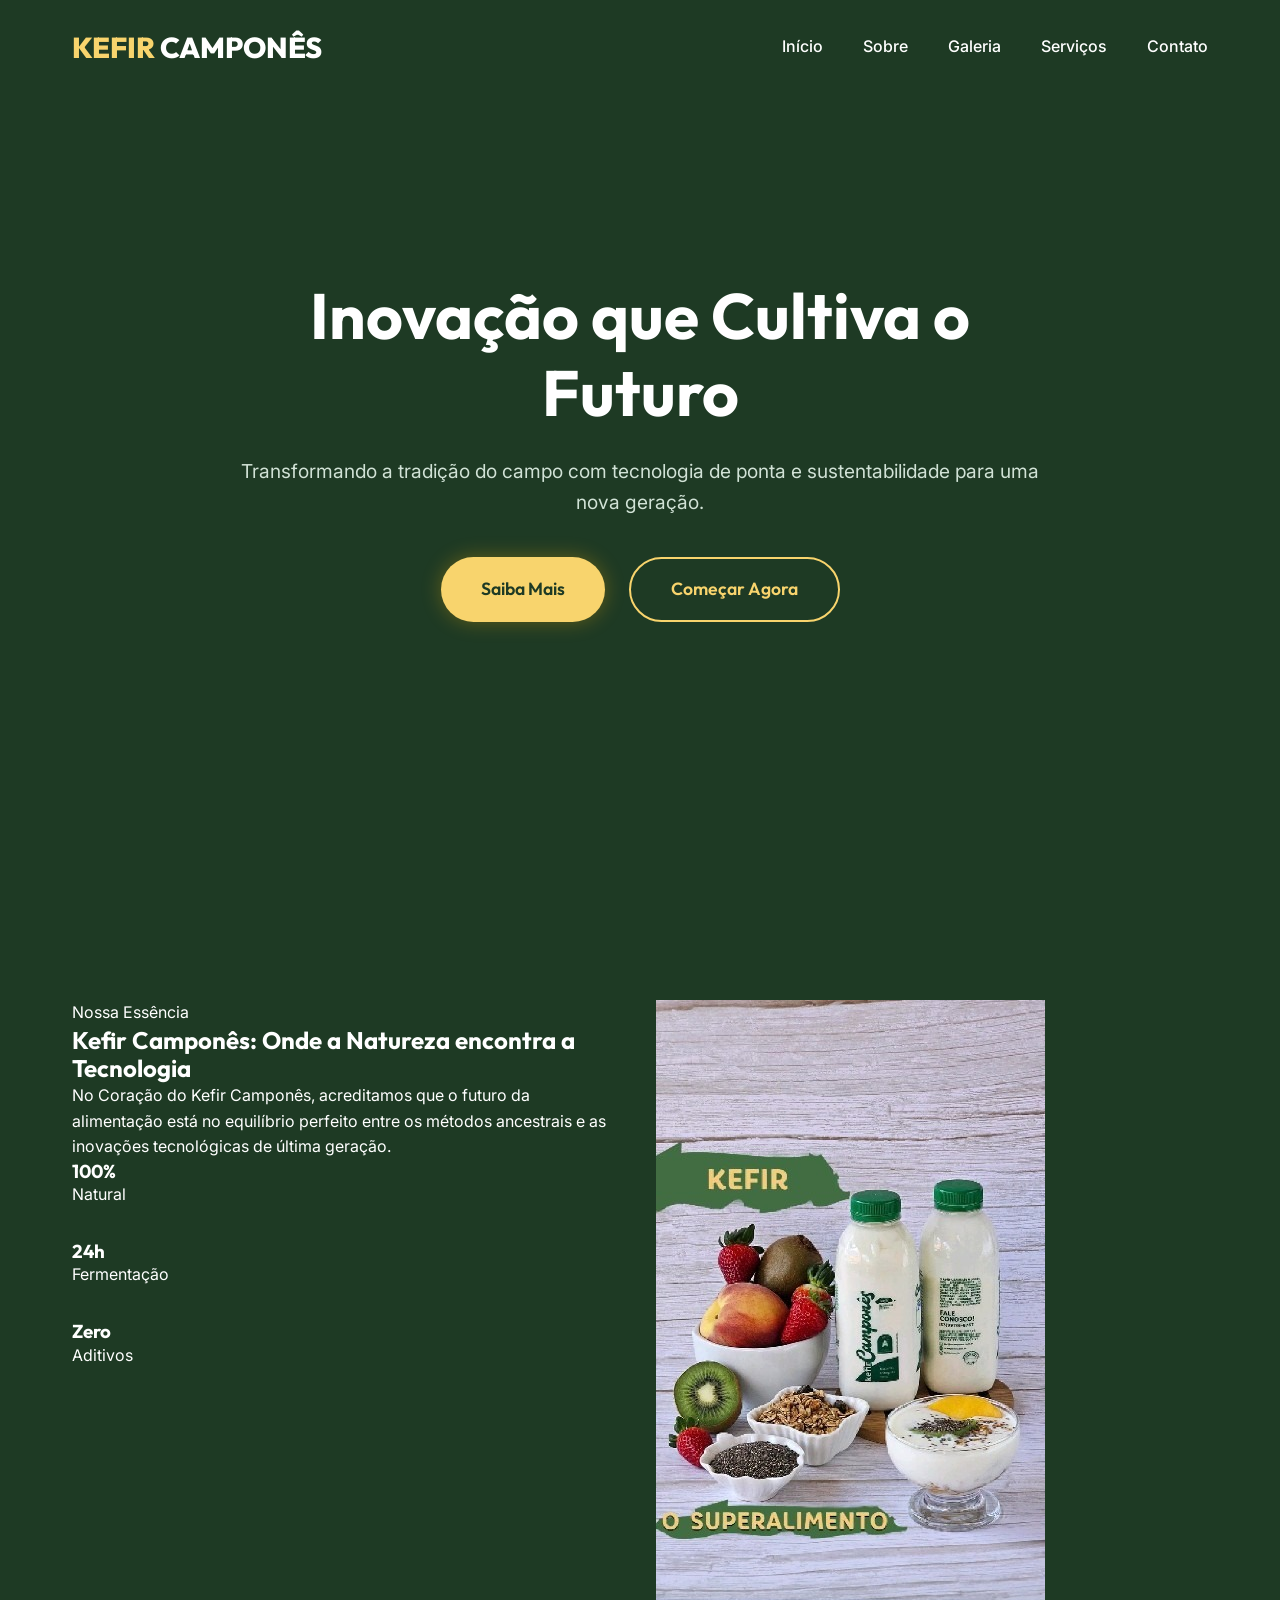
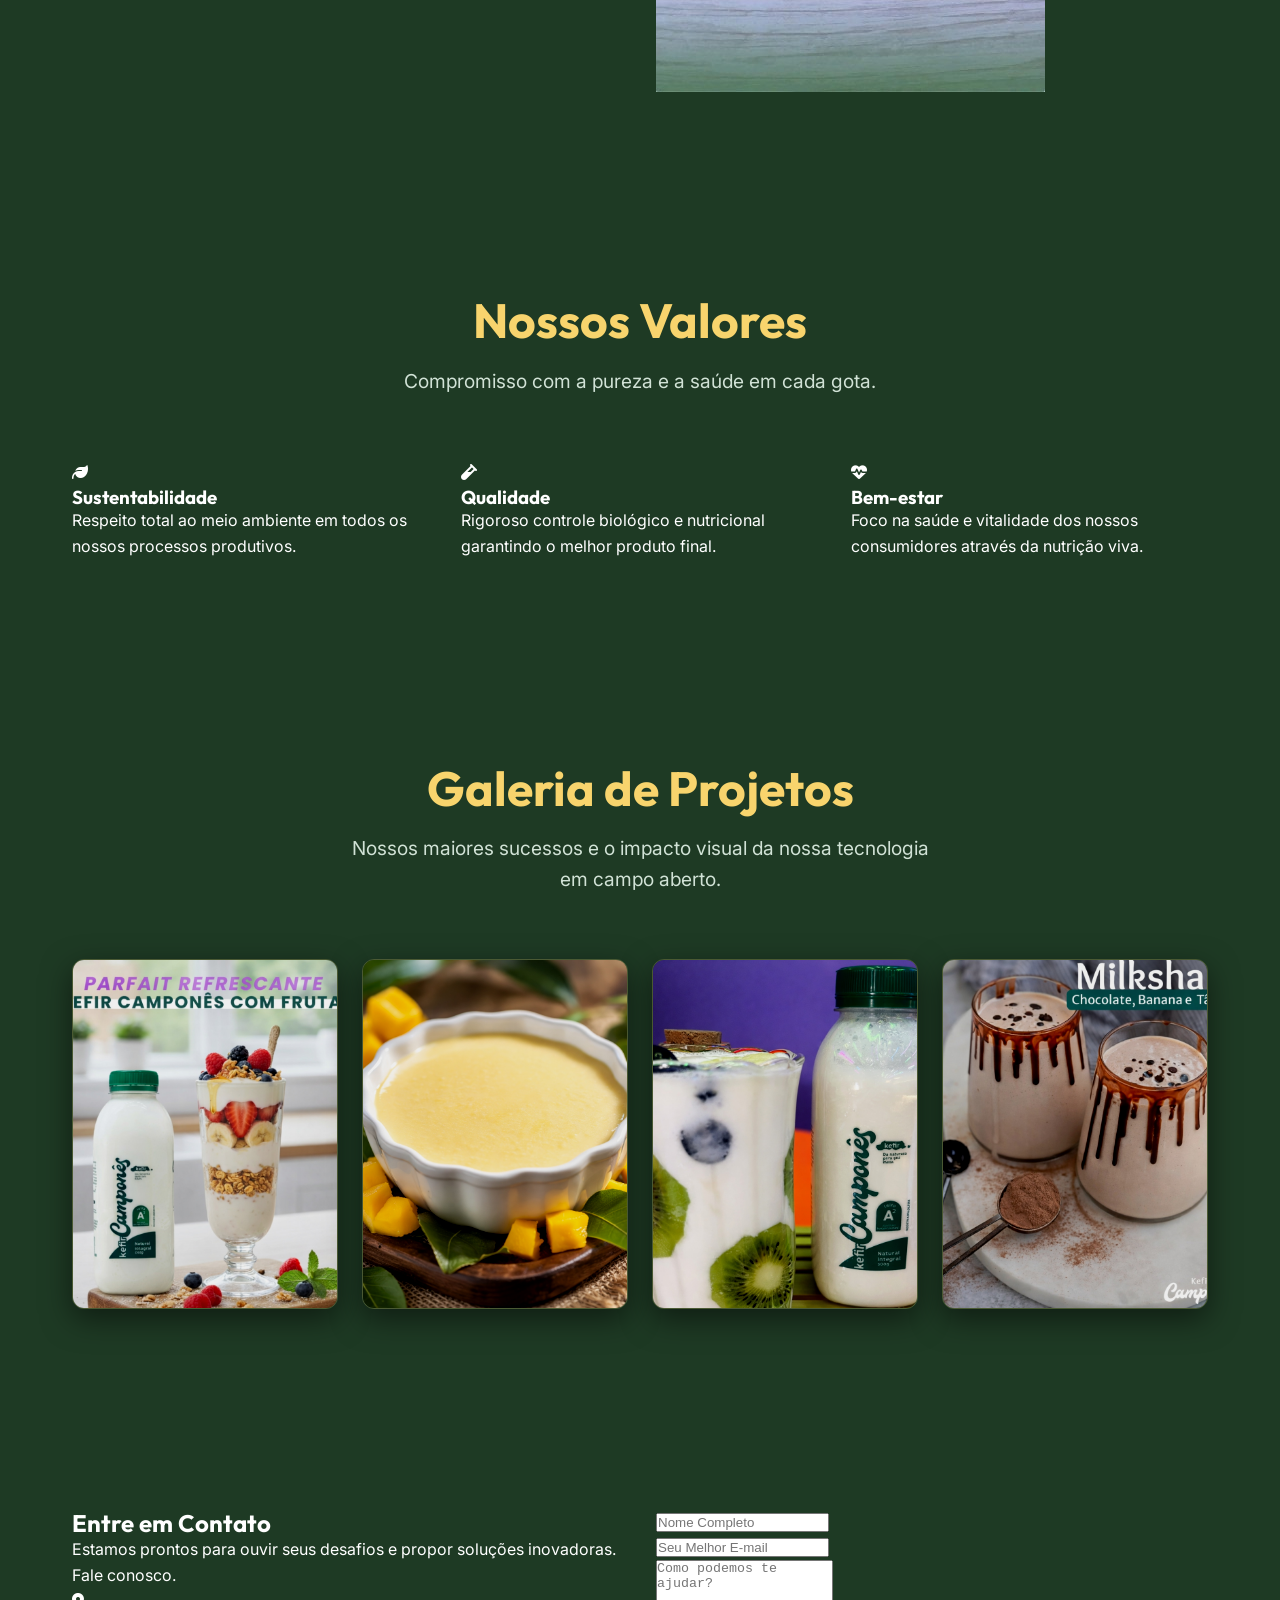
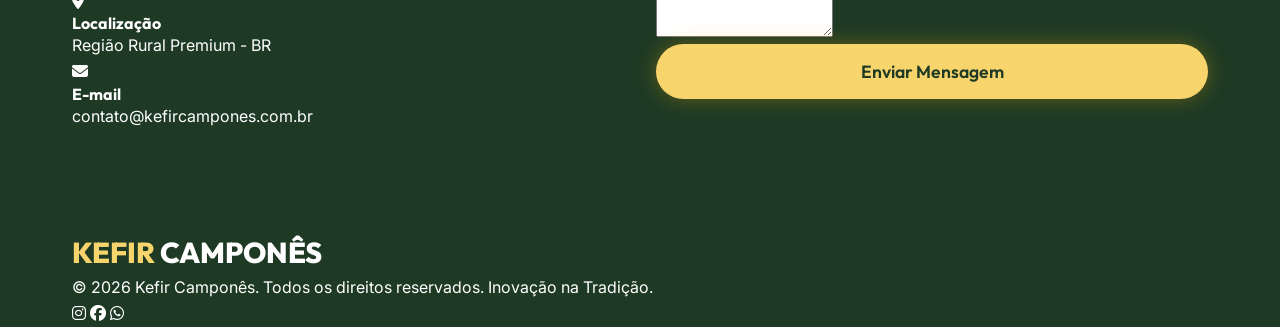
==== index.html @ 4aab6f51 "Update: Add Chocolate Milkshake photo and expand gallery to 4 columns" ====
﻿<!DOCTYPE html>
<html lang="pt-br">

<head>
    <meta charset="UTF-8">
    <meta name="viewport" content="width=device-width, initial-scale=1.0">
    <title>Kefir Camponês | Inovação e Tradição no Campo</title>

    <!-- SEO Meta Tags -->
    <meta name="description"
        content="Kefir Camponês - Unindo a tradição do campo com a inovação tecnológica. Descubra nossos produtos e serviços de alta qualidade.">
    <meta name="keywords"
        content="Kefir Camponês, agricultura moderna, tecnologia no campo, inovação rural, produtos orgânicos">
    <meta name="author" content="Kefir Camponês">

    <!-- Fonts -->
    <link rel="preconnect" href="https://fonts.googleapis.com">
    <link rel="preconnect" href="https://fonts.gstatic.com" crossorigin>
    <link href="https://fonts.googleapis.com/css2?family=Inter:wght@400;500;600&family=Outfit:wght@700;800&display=swap"
        rel="stylesheet">

    <!-- Icons -->
    <link rel="stylesheet" href="https://cdnjs.cloudflare.com/ajax/libs/font-awesome/6.4.0/css/all.min.css">

    <!-- Styles -->
    <link rel="stylesheet" href="styles.css">
</head>

<body>

    <!-- Header / Nav -->
    <header id="header">
        <div class="container nav-container">
            <a href="#" class="logo">KEFIR<span> CAMPONÊS</span></a>
            <nav>
                <ul class="nav-menu">
                    <li><a href="#home" class="nav-link">Início</a></li>
                    <li><a href="#about" class="nav-link">Sobre</a></li>
                    <li><a href="#gallery" class="nav-link">Galeria</a></li>
                    <li><a href="#services" class="nav-link">Serviços</a></li>
                    <li><a href="#contact" class="nav-link">Contato</a></li>
                </ul>
            </nav>
            <div class="menu-toggle">
                <i class="fas fa-bars"></i>
            </div>
        </div>
    </header>

    <!-- Hero Section -->
    <section id="home" class="hero-section">
        <video class="hero-video" autoplay muted loop playsinline>
            <source src="Keep_it_like_202602201109_fmtfi.mp4" type="video/mp4">
        </video>
        <div class="hero-overlay"></div>
        <div class="container">
            <div class="hero-content">
                <h1 class="reveal">Inovação que Cultiva o <span class="text-primary">Futuro</span></h1>
                <p class="reveal">Transformando a tradição do campo com tecnologia de ponta e sustentabilidade para uma
                    nova geração.</p>
                <div class="cta-group reveal">
                    <a href="#about" class="btn btn-primary">Saiba Mais</a>
                    <a href="#contact" class="btn btn-outline">Começar Agora</a>
                </div>
            </div>
        </div>
    </section>

    <!-- About Section -->
    <section id="about">
        <div class="container">
            <div class="grid grid-2 align-center">
                <div class="about-text reveal">
                    <span class="badge">Nossa Essência</span>
                    <h2>Kefir Camponês: <span class="text-primary">Onde a Natureza encontra a Tecnologia</span></h2>
                    <p>No Coração do Kefir Camponês, acreditamos que o futuro da alimentação está no equilíbrio perfeito
                        entre os métodos ancestrais e as inovações tecnológicas de última geração.</p>
                    <div class="stats grid grid-3">
                        <div class="stat-item">
                            <h3>100%</h3>
                            <p>Natural</p>
                        </div>
                        <div class="stat-item">
                            <h3>24h</h3>
                            <p>Fermentação</p>
                        </div>
                        <div class="stat-item">
                            <h3>Zero</h3>
                            <p>Aditivos</p>
                        </div>
                    </div>
                </div>
                <div class="about-image reveal">
                    <img src="kefir.jpg" alt="Campo e Tecnologia" class="rounded shadow-lg">
                </div>
            </div>
        </div>
    </section>


    <!-- Services Section -->
    <section id="services">
        <div class="container">
            <div class="section-header reveal">
                <h2>Nossos Valores</h2>
                <p>Compromisso com a pureza e a saúde em cada gota.</p>
            </div>
            <div class="grid grid-3">
                <div class="card reveal">
                    <i class="fas fa-leaf"></i>
                    <h3>Sustentabilidade</h3>
                    <p>Respeito total ao meio ambiente em todos os nossos processos produtivos.</p>
                </div>
                <div class="card reveal">
                    <i class="fas fa-vial"></i>
                    <h3>Qualidade</h3>
                    <p>Rigoroso controle biológico e nutricional garantindo o melhor produto final.</p>
                </div>
                <div class="card reveal">
                    <i class="fas fa-heartbeat"></i>
                    <h3>Bem-estar</h3>
                    <p>Foco na saúde e vitalidade dos nossos consumidores através da nutrição viva.</p>
                </div>
            </div>
        </div>
    </section>

    <!-- Gallery Section -->
    <section id="gallery" class="bg-surface">
        <div class="container">
            <div class="section-header reveal">
                <h2>Galeria de Projetos</h2>
                <p>Nossos maiores sucessos e o impacto visual da nossa tecnologia em campo aberto.</p>
            </div>
            <div class="gallery-grid reveal">
                <div class="gallery-item"><img src="kefir_parfait.jpg"
                        alt="Kefir Camponês - Parfait Refrescante com Frutas"></div>
                <div class="gallery-item"><img src="kefir_mango_bowl.jpg"
                        alt="Kefir Camponês - Bowl de Kefir com Manga Fresca"></div>
                <div class="gallery-item"><img src="kefir_kiwi.jpg"
                        alt="Kefir Camponês - Shake de Kefir com Kiwi e Mirtilos"></div>
                <div class="gallery-item"><img src="kefir_milkshake.jpg"
                        alt="Kefir Camponês - Milkshake de Chocolate, Banana e Tâmaras"></div>
            </div>
        </div>
    </section>

    <!-- Contact Section -->
    <section id="contact">
        <div class="container">
            <div class="contact-wrapper grid grid-2">
                <div class="contact-info reveal">
                    <h2>Entre em <span class="text-primary">Contato</span></h2>
                    <p>Estamos prontos para ouvir seus desafios e propor soluções inovadoras. Fale conosco.</p>
                    <div class="contact-details">
                        <div class="contact-item">
                            <i class="fas fa-map-marker-alt"></i>
                            <div>
                                <h4>Localização</h4>
                                <p>Região Rural Premium - BR</p>
                            </div>
                        </div>
                        <div class="contact-item">
                            <i class="fas fa-envelope"></i>
                            <div>
                                <h4>E-mail</h4>
                                <p>contato@kefircampones.com.br</p>
                            </div>
                        </div>
                    </div>
                </div>
                <form class="contact-form reveal">
                    <div class="form-group">
                        <input type="text" placeholder="Nome Completo" required>
                    </div>
                    <div class="form-group">
                        <input type="email" placeholder="Seu Melhor E-mail" required>
                    </div>
                    <div class="form-group">
                        <textarea placeholder="Como podemos te ajudar?" rows="5" required></textarea>
                    </div>
                    <button type="submit" class="btn btn-primary" style="width: 100%">Enviar Mensagem</button>
                </form>
            </div>
        </div>
    </section>

    <!-- Footer -->
    <footer>
        <div class="container">
            <div class="footer-content">
                <div class="footer-logo logo">KEFIR<span> CAMPONÊS</span></div>
                <p>&copy; 2026 Kefir Camponês. Todos os direitos reservados. Inovação na Tradição.</p>
                <div class="social-links">
                    <a href="#"><i class="fab fa-instagram"></i></a>
                    <a href="#"><i class="fab fa-facebook"></i></a>
                    <a href="#"><i class="fab fa-whatsapp"></i></a>
                </div>
            </div>
        </div>
    </footer>

    <!-- Global Scripts -->
    <script src="script.js"></script>
</body>

</html>
---- styles.css ----
:root {
    /* Color Palette - Vibrant Nature (Green & Yellow) */
    --primary: #f8d46d;
    /* Vibrant Yellow */
    --primary-dark: #e6c150;
    --secondary: #357245;
    /* Natural Green */
    --bg-deep: #1e3a24;
    /* Dark Green */
    --bg-surface: #2d5a3a;
    /* Muted Moss */
    --text-main: #ffffff;
    --text-muted: #d1e2d6;
    --accent: #ffcc00;
    /* Sunny Accent */

    /* Typography */
    --font-heading: 'Outfit', sans-serif;
    --font-body: 'Inter', sans-serif;

    /* Spacing & Borders */
    --gap: 2rem;
    --radius: 12px;
    --transition: all 0.3s cubic-bezier(0.4, 0, 0.2, 1);

    /* Shadows */
    --shadow-sm: 0 2px 8px rgba(0, 0, 0, 0.3);
    --shadow-lg: 0 10px 30px rgba(0, 0, 0, 0.5);
    --glow: 0 0 20px rgba(255, 180, 0, 0.3);
}

/* Base Reset & Styles */
* {
    margin: 0;
    padding: 0;
    box-sizing: border-box;
}

html {
    scroll-behavior: smooth;
    font-size: 16px;
}

body {
    font-family: var(--font-body);
    background-color: var(--bg-deep);
    color: var(--text-main);
    line-height: 1.6;
    overflow-x: hidden;
    -webkit-font-smoothing: antialiased;
}

h1,
h2,
h3,
h4 {
    font-family: var(--font-heading);
    font-weight: 700;
    line-height: 1.2;
}

a {
    text-decoration: none;
    color: inherit;
    transition: var(--transition);
}

ul {
    list-style: none;
}

img {
    max-width: 100%;
    display: block;
}

.container {
    max-width: 1200px;
    margin: 0 auto;
    padding: 0 2rem;
}

section {
    padding: 100px 0;
}

/* Animations Hub */
.reveal {
    opacity: 0;
    transform: translateY(30px);
    transition: all 0.8s ease-out;
}

.reveal.active {
    opacity: 1;
    transform: translateY(0);
}

/* Reusable Components */
.btn {
    display: inline-flex;
    align-items: center;
    justify-content: center;
    padding: 1rem 2.5rem;
    border-radius: 50px;
    font-family: var(--font-heading);
    font-weight: 600;
    font-size: 1.1rem;
    cursor: pointer;
    border: none;
    gap: 0.5rem;
}

.btn-primary {
    background: var(--primary);
    color: var(--bg-deep);
    box-shadow: var(--glow);
}

.btn-primary:hover {
    background: var(--primary-dark);
    transform: translateY(-3px) scale(1.02);
    box-shadow: 0 5px 25px rgba(255, 180, 0, 0.5);
}

.btn-outline {
    background: transparent;
    border: 2px solid var(--primary);
    color: var(--primary);
}

.btn-outline:hover {
    background: var(--primary);
    color: var(--bg-deep);
}

.section-header {
    text-align: center;
    margin-bottom: 4rem;
}

.section-header h2 {
    font-size: 3rem;
    margin-bottom: 1rem;
    color: var(--primary);
}

.section-header p {
    color: var(--text-muted);
    font-size: 1.2rem;
    max-width: 600px;
    margin: 0 auto;
}

/* Hero Section Styling */
.hero-section {
    position: relative;
    height: 100vh;
    min-height: 600px;
    display: flex;
    align-items: center;
    justify-content: center;
    overflow: hidden;
    padding: 0;
}

.hero-video {
    position: absolute;
    top: 50%;
    left: 50%;
    min-width: 100%;
    min-height: 100%;
    width: auto;
    height: auto;
    transform: translate(-50%, -50%);
    object-fit: cover;
    z-index: -1;
}

.hero-overlay {
    position: absolute;
    top: 0;
    left: 0;
    width: 100%;
    height: 100%;
    background: linear-gradient(to bottom,
            rgba(30, 58, 36, 0.7),
            rgba(30, 58, 36, 0.4));
    z-index: 0;
}

.hero-content {
    position: relative;
    z-index: 1;
    text-align: center;
    max-width: 800px;
    color: var(--text-main);
}

.hero-content h1 {
    font-size: clamp(2.5rem, 5vw, 4.5rem);
    margin-bottom: 1.5rem;
}

.hero-content p {
    font-size: 1.2rem;
    margin-bottom: 2.5rem;
    color: var(--text-muted);
}

.cta-group {
    display: flex;
    gap: 1.5rem;
    justify-content: center;
}

/* Grid Utilities */
.grid {
    display: grid;
    gap: var(--gap);
}

.grid-3 {
    grid-template-columns: repeat(auto-fit, minmax(300px, 1fr));
}

.grid-2 {
    grid-template-columns: repeat(auto-fit, minmax(450px, 1fr));
}

/* Navbar Styling */
header {
    position: fixed;
    top: 0;
    left: 0;
    width: 100%;
    z-index: 1000;
    padding: 1.5rem 0;
    transition: var(--transition);
}

header.scrolled {
    background: rgba(15, 23, 16, 0.95);
    backdrop-filter: blur(10px);
    padding: 1rem 0;
    box-shadow: var(--shadow-sm);
}

.nav-container {
    display: flex;
    justify-content: space-between;
    align-items: center;
}

.logo {
    font-family: var(--font-heading);
    font-size: 1.8rem;
    font-weight: 800;
    color: var(--primary);
}

.logo span {
    color: var(--text-main);
}

.nav-menu {
    display: flex;
    gap: 2.5rem;
}

.nav-link {
    font-weight: 500;
    color: var(--text-main);
    position: relative;
}

.nav-link::after {
    content: '';
    position: absolute;
    bottom: -5px;
    left: 0;
    width: 0;
    height: 2px;
    background: var(--primary);
    transition: var(--transition);
}

.nav-link:hover {
    color: var(--primary);
}

.nav-link:hover::after {
    width: 100%;
}

/* Mobile Menu Toggle (Simplified) */
.menu-toggle {
    display: none;
}

@media (max-width: 768px) {
    .nav-menu {
        display: none;
    }

    .menu-toggle {
        display: block;
        font-size: 1.5rem;
        color: var(--primary);
    }

    .section-header h2 {
        font-size: 2.2rem;
    }

    section {
        padding: 60px 0;
    }
}

/* Gallery Styling */
.gallery-grid {
    display: grid;
    grid-template-columns: repeat(4, 1fr);
    gap: 1.5rem;
}

.gallery-item {
    height: 350px;
    border-radius: var(--radius);
    overflow: hidden;
    position: relative;
    box-shadow: var(--shadow-lg);
    border: 1px solid rgba(248, 212, 109, 0.2);
}

.gallery-item img {
    width: 100%;
    height: 100%;
    object-fit: cover;
    transition: transform 0.6s cubic-bezier(0.165, 0.84, 0.44, 1),
        filter 0.4s ease;
    filter: brightness(0.9) contrast(1.1);
}

.gallery-item:hover img {
    transform: scale(1.08);
    filter: brightness(1.1) contrast(1.1);
}

/* Mobile Responsiveness for Gallery */
@media (max-width: 768px) {
    .gallery-grid {
        grid-template-columns: 1fr;
    }

    .gallery-item {
        height: 350px;
    }
}


/* Kefir Section Styles */
.nutritional-list {
    margin: 2rem 0;
}

.nutritional-list li {
    display: flex;
    align-items: center;
    gap: 1rem;
    margin-bottom: 1.2rem;
    font-size: 1.1rem;
    color: var(--text-main);
}

.nutritional-list i {
    color: var(--primary);
    font-size: 1.3rem;
}

.shadow-glow {
    box-shadow: 0 0 40px rgba(255, 180, 0, 0.2);
}

.kefir-image .image-wrapper {
    position: relative;
    border: 1px solid rgba(255, 180, 0, 0.3);
}

.img-overlay {
    position: absolute;
    bottom: 20px;
    right: 20px;
    background: var(--primary);
    color: var(--bg-deep);
    padding: 0.5rem 1.5rem;
    font-family: var(--font-heading);
    font-weight: 800;
    text-transform: uppercase;
    transform: rotate(-3deg);
    box-shadow: var(--shadow-sm);
    z-index: 2;
}
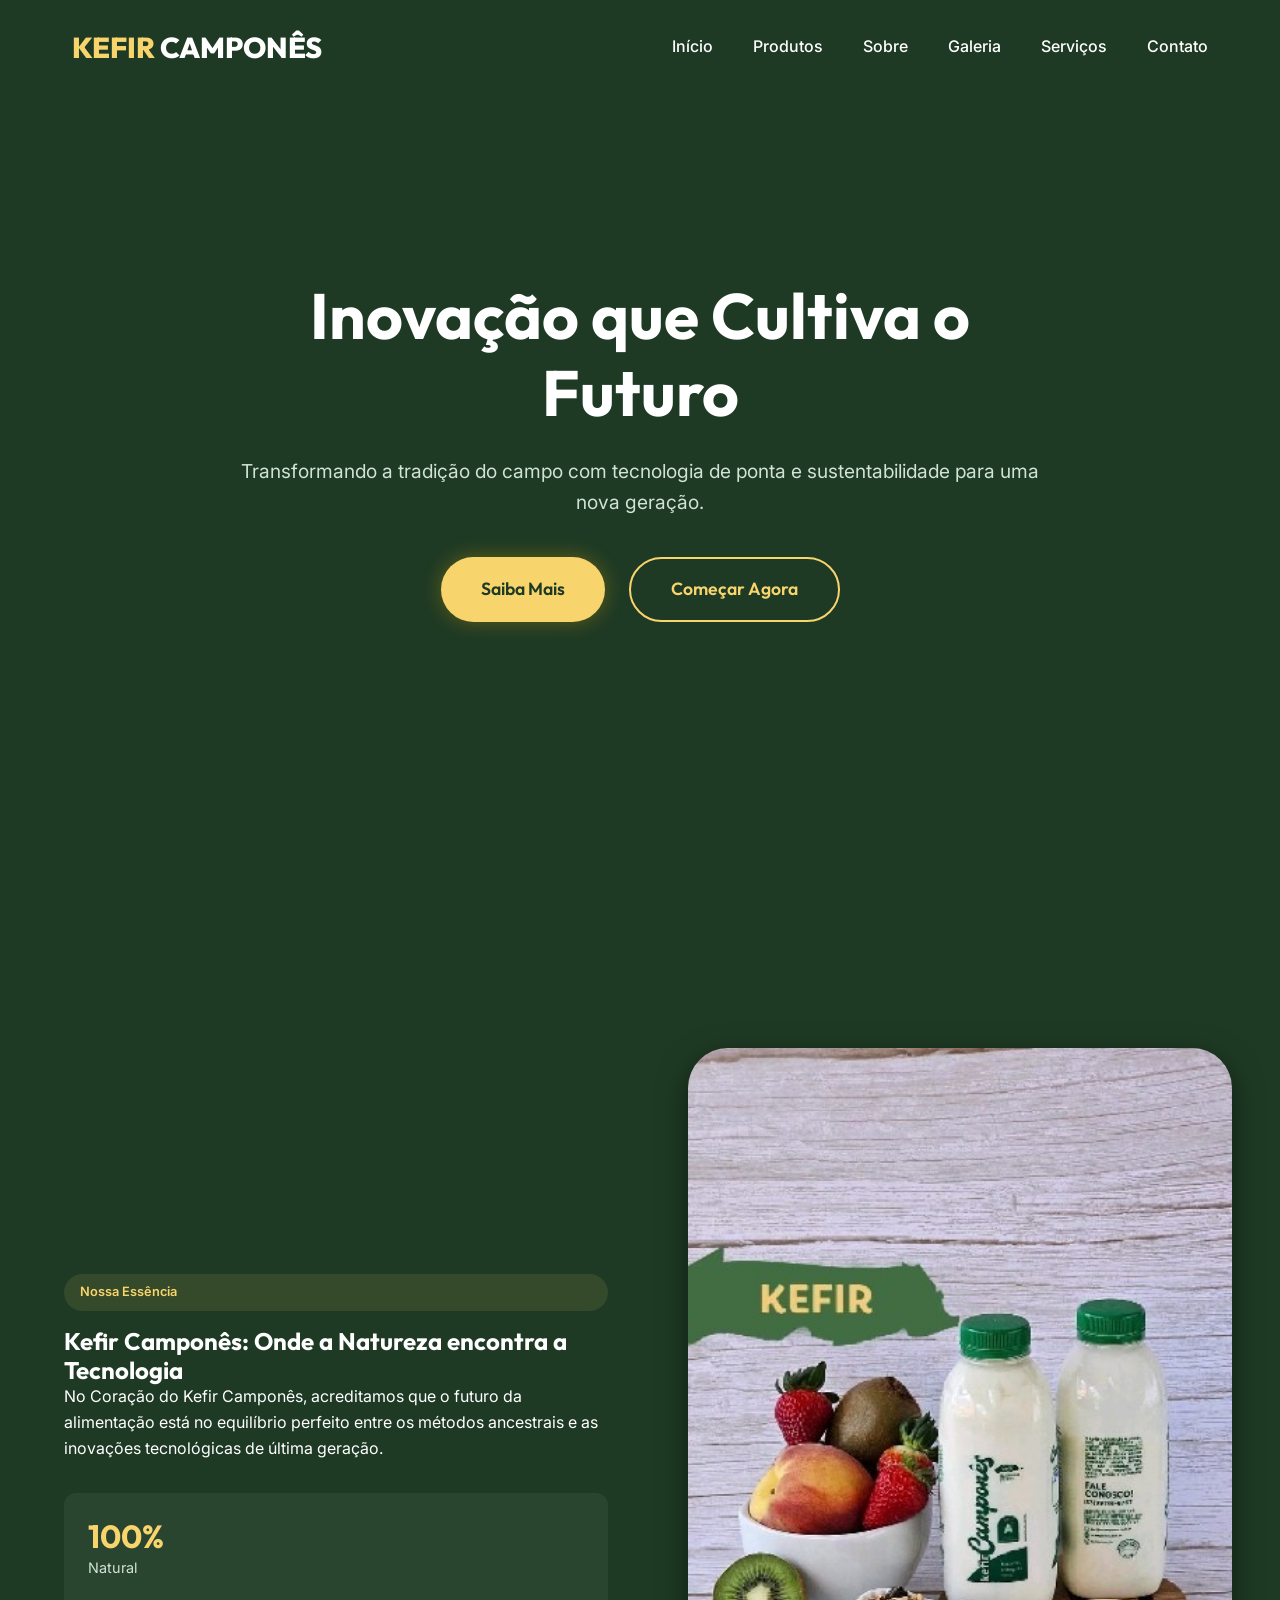
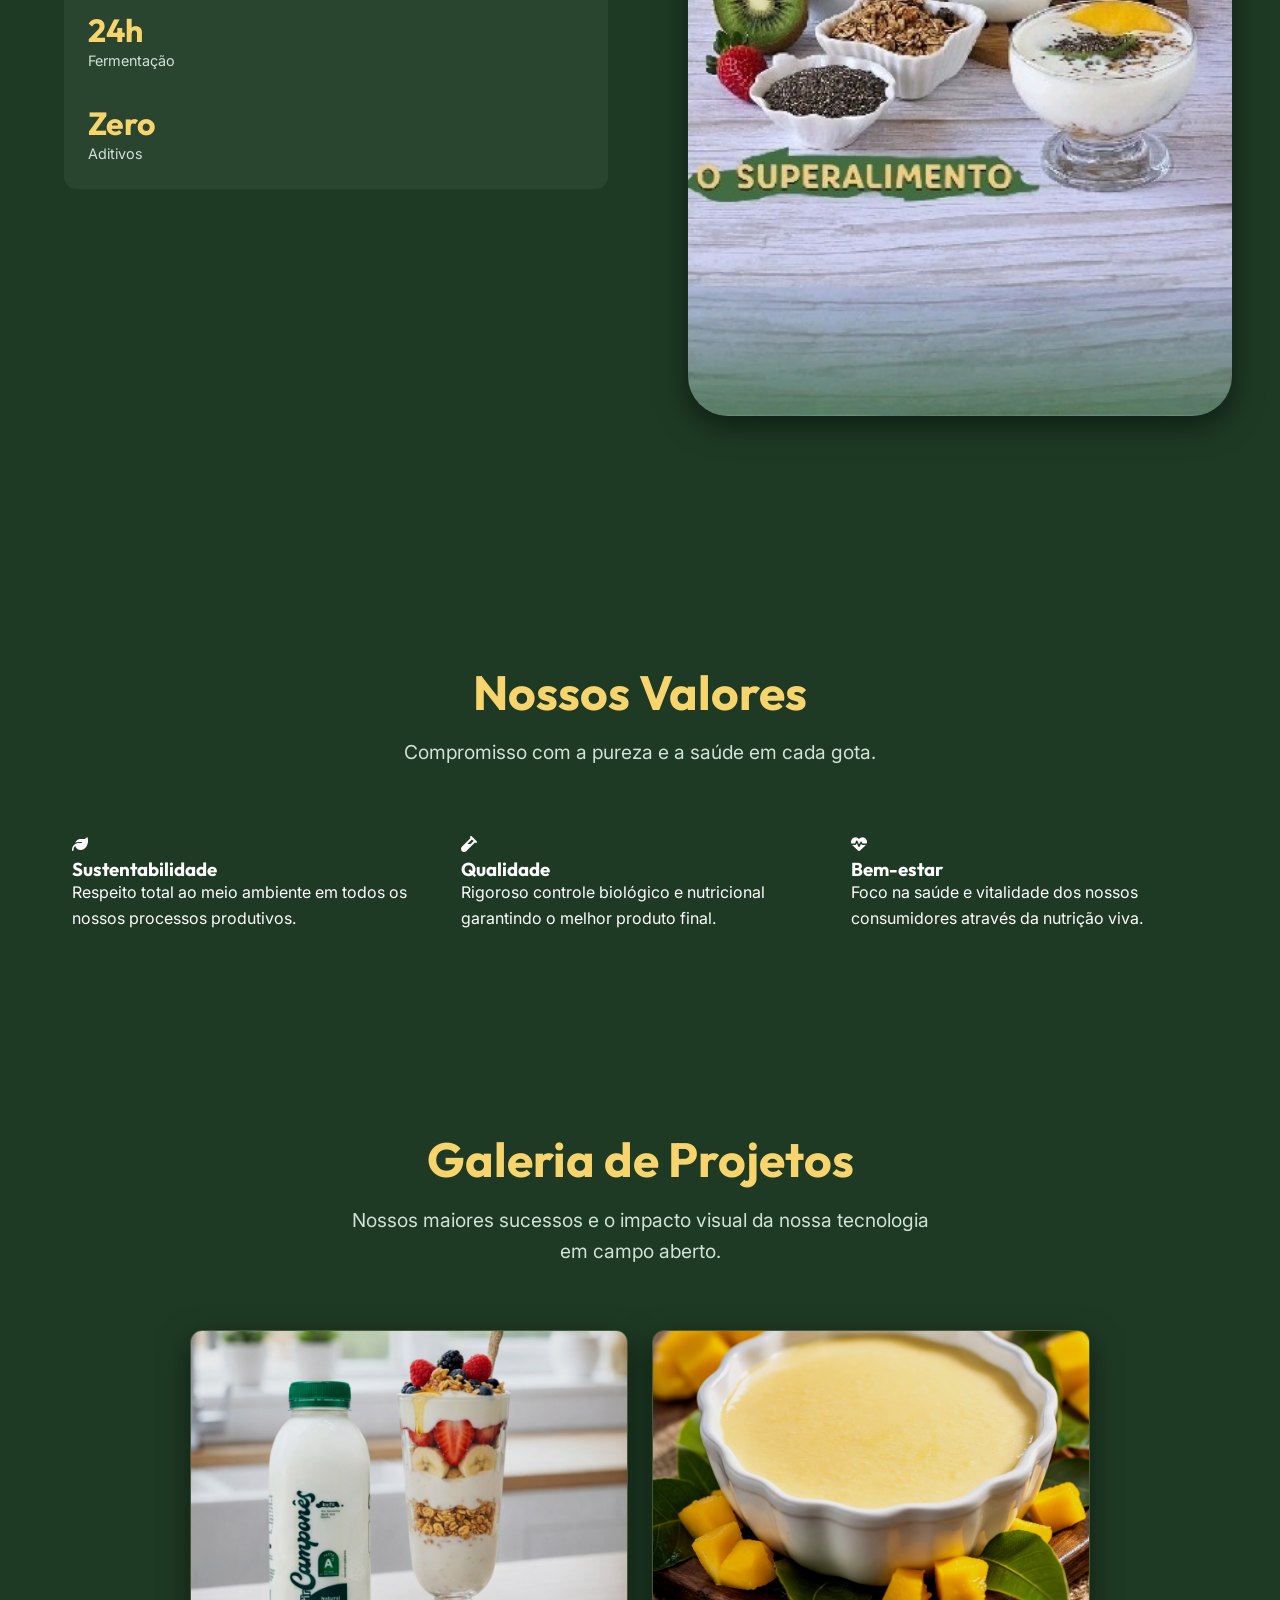
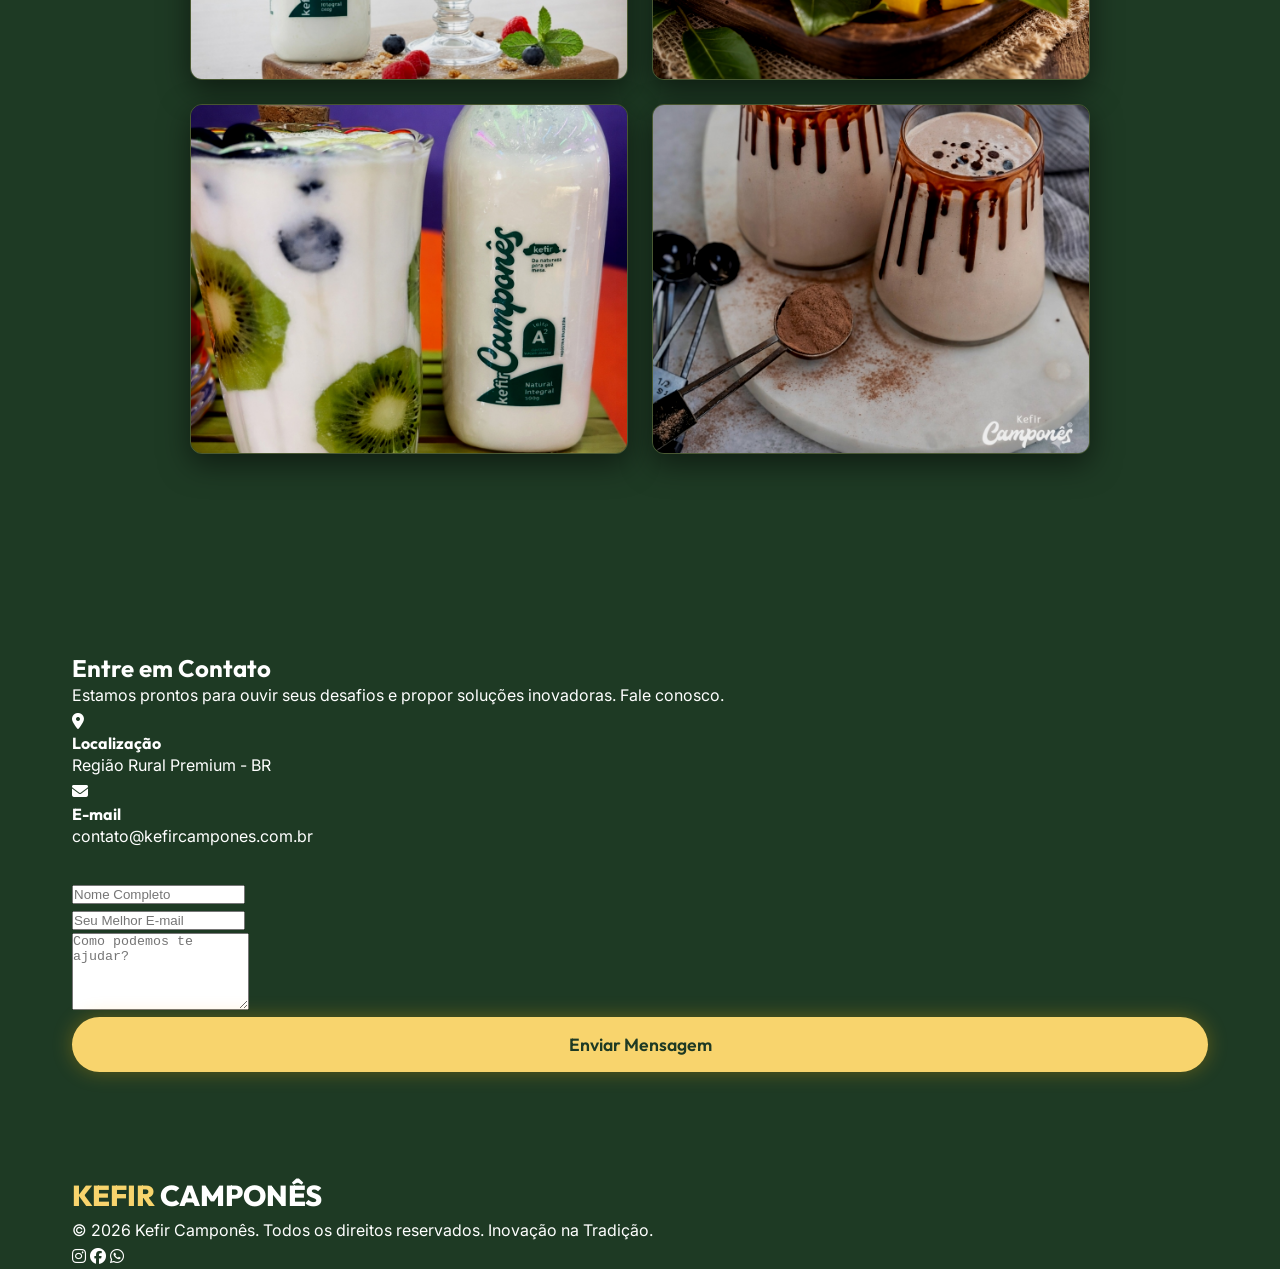
==== commit a37f02b0: "Feature: Create products and prices page with professional cards and WhatsApp integration" ====
--- a/index.html
+++ b/index.html
@@ -35,6 +35,7 @@
             <nav>
                 <ul class="nav-menu">
                     <li><a href="#home" class="nav-link">Início</a></li>
+                    <li><a href="products.html" class="nav-link">Produtos</a></li>
                     <li><a href="#about" class="nav-link">Sobre</a></li>
                     <li><a href="#gallery" class="nav-link">Galeria</a></li>
                     <li><a href="#services" class="nav-link">Serviços</a></li>
--- a/styles.css
+++ b/styles.css
@@ -224,8 +224,79 @@
     grid-template-columns: repeat(auto-fit, minmax(300px, 1fr));
 }
 
-.grid-2 {
-    grid-template-columns: repeat(auto-fit, minmax(450px, 1fr));
+/* About Section Full Edge-to-Edge (Left & Right) */
+#about .container {
+    max-width: 100%;
+    padding: 0;
+    margin: 0;
+}
+
+#about .grid-2 {
+    gap: 0;
+    grid-template-columns: 1fr 1fr;
+}
+
+#about .about-text {
+    padding: 4rem 2rem 4rem 4rem;
+    /* Balanced padding, but closer to the edge */
+    display: flex;
+    flex-direction: column;
+    justify-content: center;
+}
+
+.about-image {
+    width: 100%;
+    height: 100%;
+    padding: 3rem;
+    /* Increased padding to shrink the visual size of the image */
+}
+
+.about-image img {
+    width: 100%;
+    height: 100%;
+    min-height: 400px;
+    /* Reduced from 500px */
+    object-fit: cover;
+    border-radius: 40px;
+    /* Beautifully rounded corners */
+    box-shadow: var(--shadow-lg);
+}
+
+.stats {
+    margin-top: 2rem;
+    padding: 1.5rem;
+    background: rgba(255, 255, 255, 0.05);
+    border-radius: var(--radius);
+}
+
+.stat-item h3 {
+    font-size: 2rem;
+    color: var(--primary);
+}
+
+.stat-item p {
+    font-size: 0.9rem;
+    color: var(--text-muted);
+}
+
+.badge {
+    display: inline-block;
+    padding: 0.5rem 1rem;
+    background: rgba(248, 212, 109, 0.1);
+    color: var(--primary);
+    border-radius: 50px;
+    font-size: 0.8rem;
+    font-weight: 600;
+    margin-bottom: 1rem;
+}
+
+/* Utilities */
+.rounded {
+    border-radius: var(--radius);
+}
+
+.align-center {
+    align-items: center;
 }
 
 /* Navbar Styling */
@@ -321,7 +392,9 @@
 /* Gallery Styling */
 .gallery-grid {
     display: grid;
-    grid-template-columns: repeat(4, 1fr);
+    grid-template-columns: repeat(2, 1fr);
+    max-width: 900px;
+    margin: 0 auto;
     gap: 1.5rem;
 }
 
@@ -338,6 +411,7 @@
     width: 100%;
     height: 100%;
     object-fit: cover;
+    object-position: center bottom;
     transition: transform 0.6s cubic-bezier(0.165, 0.84, 0.44, 1),
         filter 0.4s ease;
     filter: brightness(0.9) contrast(1.1);
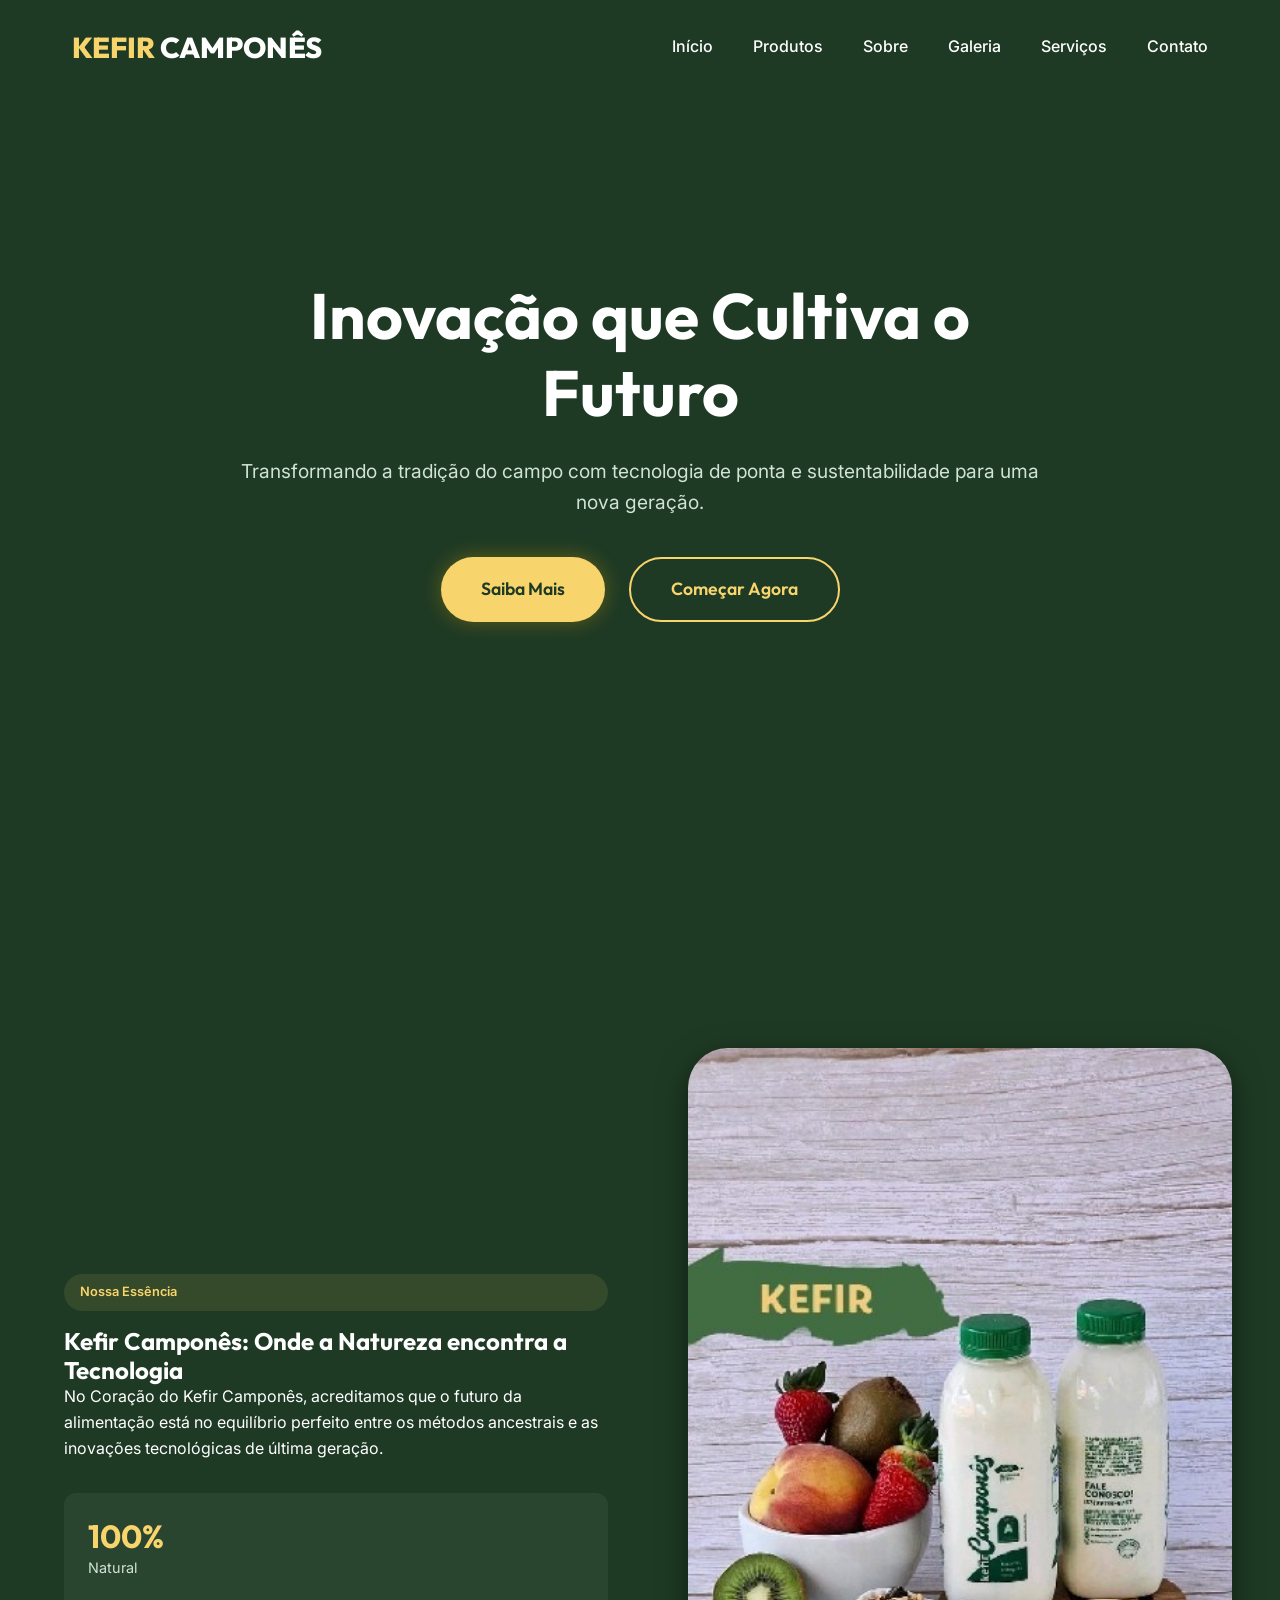
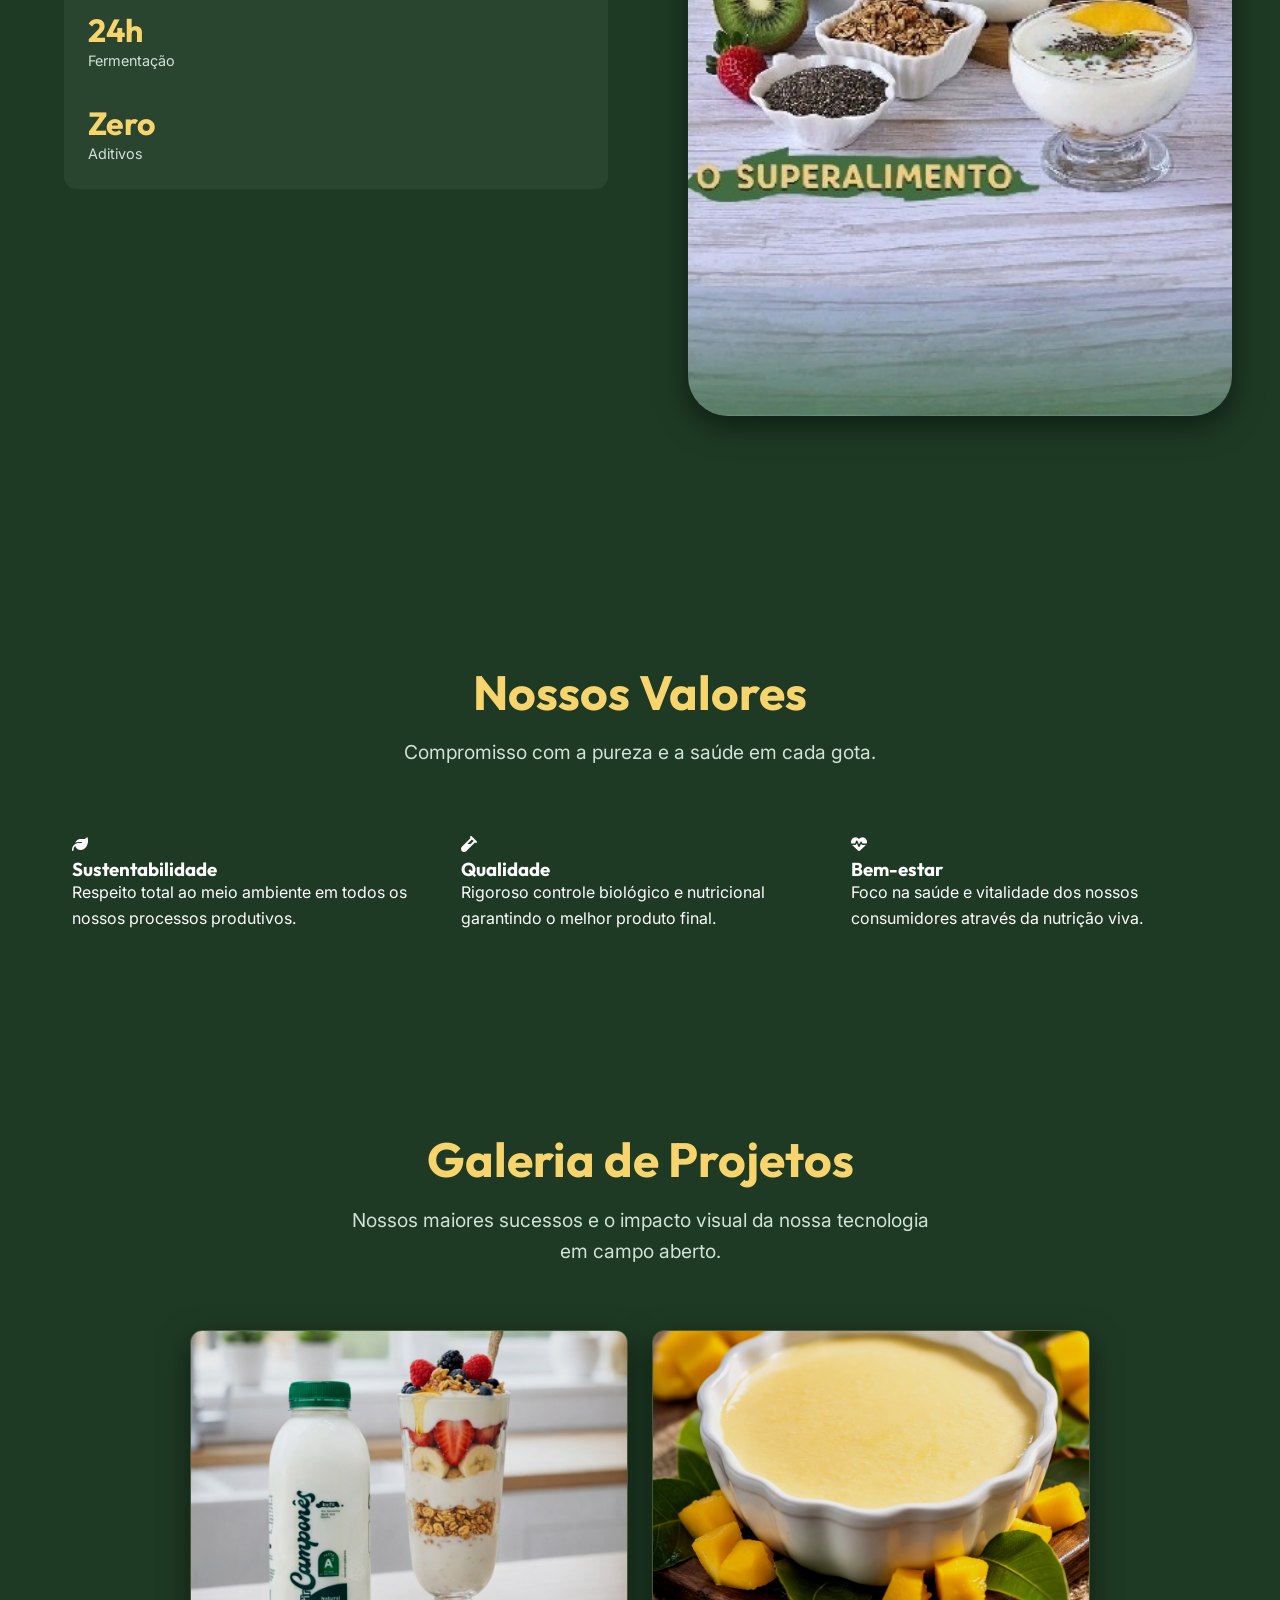
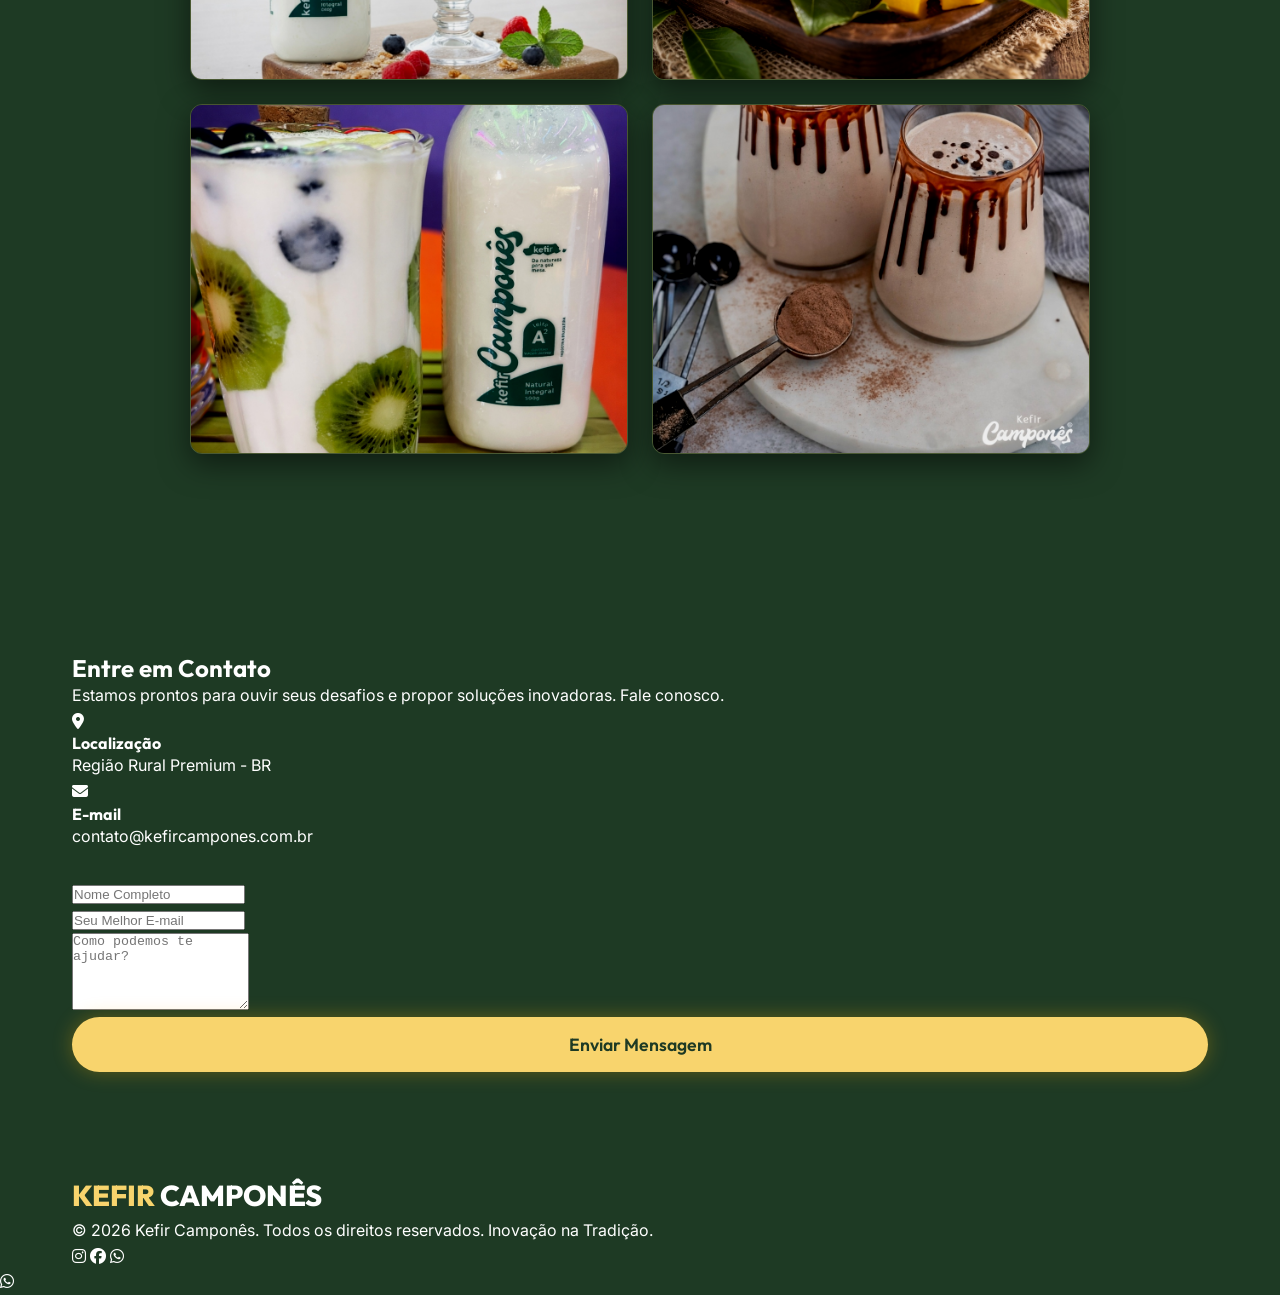
==== commit 8051a8ba: "Feature: Add functional floating WhatsApp button to all pages" ====
--- a/index.html
+++ b/index.html
@@ -202,6 +202,10 @@
     </footer>
 
     <!-- Global Scripts -->
+    <a href="https://wa.me/5511999999999" class="whatsapp-float" target="_blank" aria-label="Contato via WhatsApp">
+        <i class="fab fa-whatsapp"></i>
+    </a>
+
     <script src="script.js"></script>
 </body>
 
--- a/styles.css
+++ b/styles.css
@@ -474,5 +474,151 @@
     text-transform: uppercase;
     transform: rotate(-3deg);
     box-shadow: var(--shadow-sm);
-    z-index: 2;
-}+
+    /* WhatsApp Floating Button */
+    .whatsapp-float {
+        position: fixed;
+        bottom: 30px;
+        right: 30px;
+        width: 60px;
+        height: 60px;
+        background-color: #25d366;
+        color: #fff;
+        border-radius: 50px;
+        text-align: center;
+        font-size: 30px;
+        box-shadow: 2px 2px 10px rgba(0, 0, 0, 0.3);
+        z-index: 10000;
+        display: flex;
+        align-items: center;
+        justify-content: center;
+        transition: var(--transition);
+        animation: pulse-whatsapp 2s infinite;
+    }
+
+    .whatsapp-float:hover {
+        transform: scale(1.1);
+        color: #fff;
+        background-color: #128c7e;
+        box-shadow: 0 5px 20px rgba(0, 0, 0, 0.4);
+    }
+
+    @keyframes pulse-whatsapp {
+        0% {
+            box-shadow: 0 0 0 0 rgba(37, 211, 102, 0.7);
+        }
+
+        70% {
+            box-shadow: 0 0 0 15px rgba(37, 211, 102, 0);
+        }
+
+        100% {
+            box-shadow: 0 0 0 0 rgba(37, 211, 102, 0);
+        }
+    }
+
+    /* Mobile Adjustments for Float */
+    @media (max-width: 768px) {
+        .whatsapp-float {
+            bottom: 20px;
+            right: 20px;
+            width: 50px;
+            height: 50px;
+            font-size: 25px;
+        }
+    }
+
+
+    /* Products Page Styling */
+    .products-hero {
+        padding-top: 150px;
+        background: linear-gradient(180deg, var(--bg-deep) 0%, var(--bg-surface) 100%);
+    }
+
+    .products-grid {
+        display: grid;
+        grid-template-columns: repeat(auto-fit, minmax(280px, 1fr));
+        gap: 2.5rem;
+        margin-top: 4rem;
+    }
+
+    .product-card {
+        background: rgba(255, 255, 255, 0.03);
+        border: 1px solid rgba(248, 212, 109, 0.1);
+        border-radius: 24px;
+        overflow: hidden;
+        transition: var(--transition);
+        position: relative;
+        display: flex;
+        flex-direction: column;
+    }
+
+    .product-card:hover {
+        transform: translateY(-10px);
+        background: rgba(255, 255, 255, 0.05);
+        border-color: var(--primary);
+        box-shadow: var(--shadow-lg);
+    }
+
+    .product-image {
+        height: 250px;
+        overflow: hidden;
+    }
+
+    .product-image img {
+        width: 100%;
+        height: 100%;
+        object-fit: cover;
+        transition: transform 0.6s ease;
+    }
+
+    .product-card:hover .product-image img {
+        transform: scale(1.1);
+    }
+
+    .product-info {
+        padding: 2rem;
+        flex-grow: 1;
+        display: flex;
+        flex-direction: column;
+    }
+
+    .product-info h3 {
+        font-size: 1.5rem;
+        margin-bottom: 0.8rem;
+        color: var(--text-main);
+    }
+
+    .product-info p {
+        color: var(--text-muted);
+        font-size: 0.95rem;
+        margin-bottom: 2rem;
+        line-height: 1.5;
+    }
+
+    .product-footer {
+        display: flex;
+        justify-content: space-between;
+        align-items: center;
+        margin-top: auto;
+    }
+
+    .price {
+        font-family: var(--font-heading);
+        font-weight: 800;
+        font-size: 1.4rem;
+        color: var(--primary);
+    }
+
+    .btn-sm {
+        padding: 0.6rem 1.2rem;
+        font-size: 0.9rem;
+    }
+
+    .nav-link.active {
+        color: var(--primary);
+    }
+
+    .nav-link.active::after {
+        width: 100%;
+    }
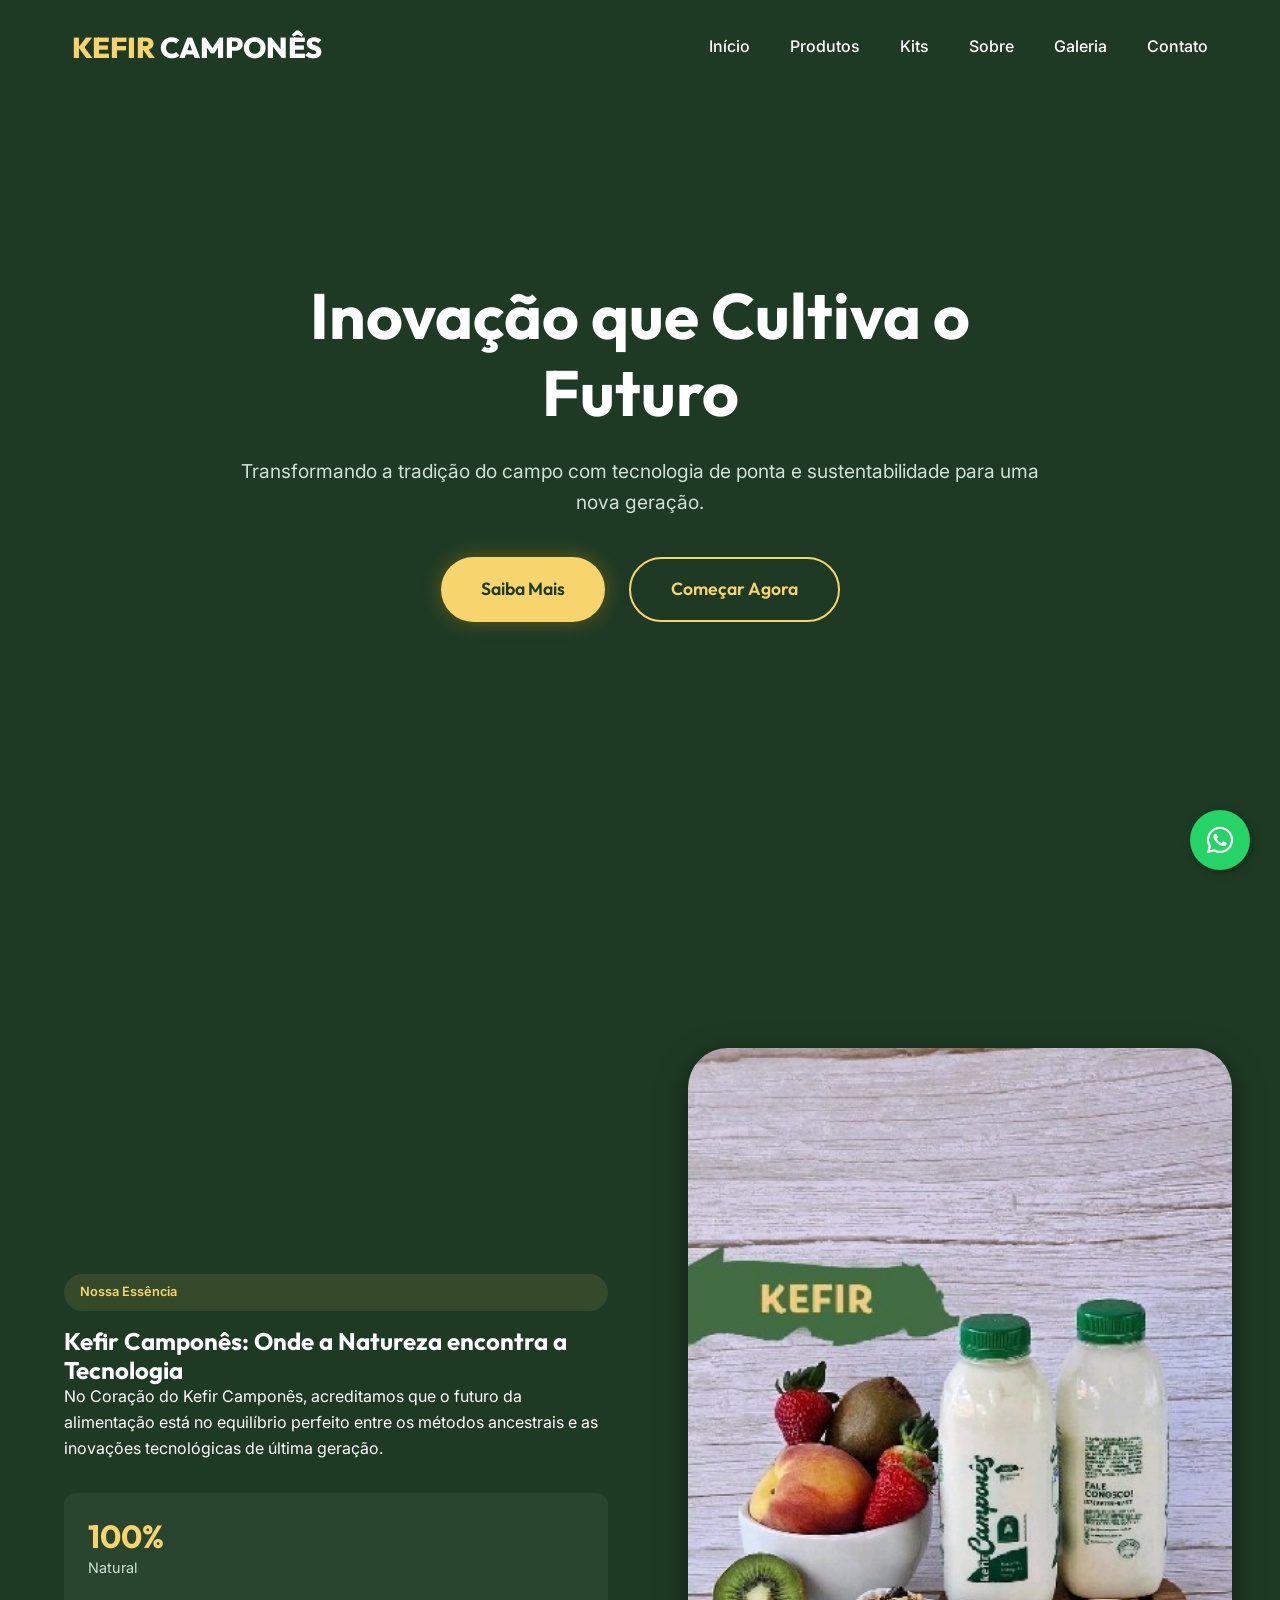
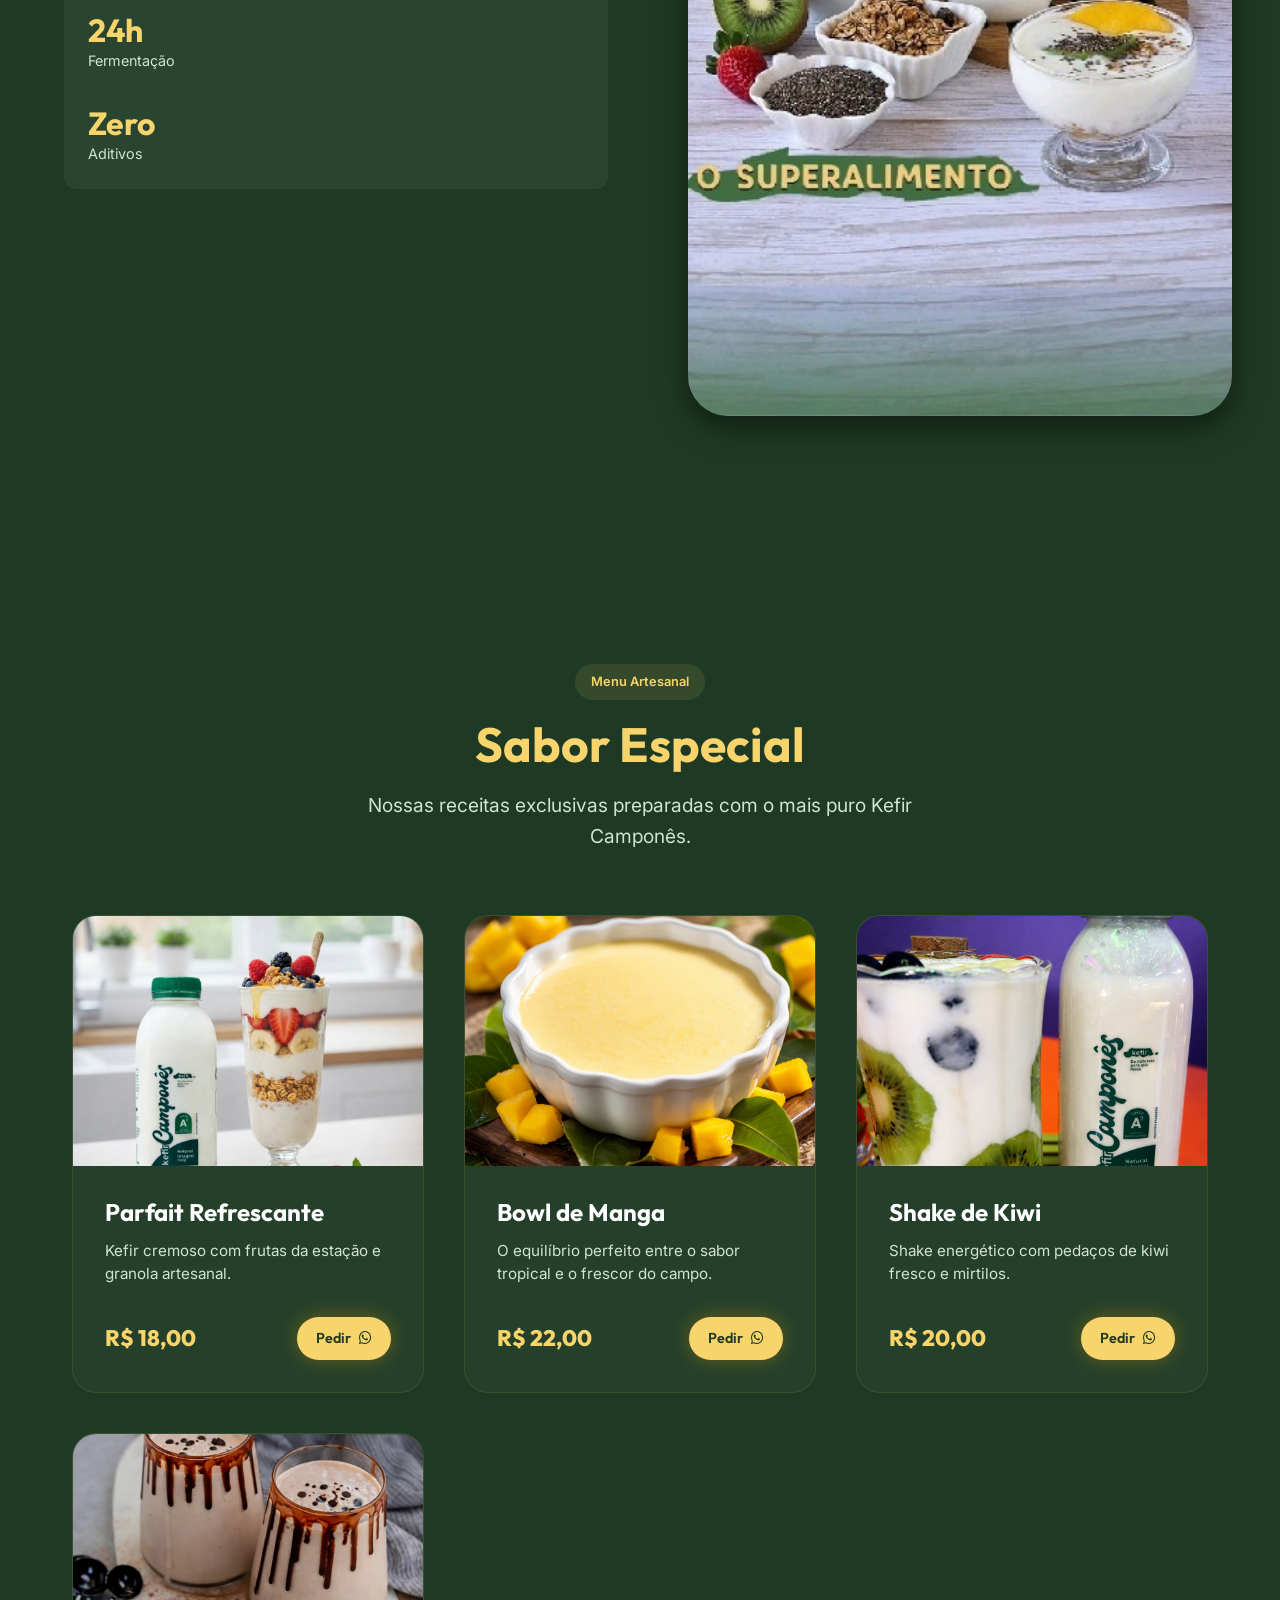
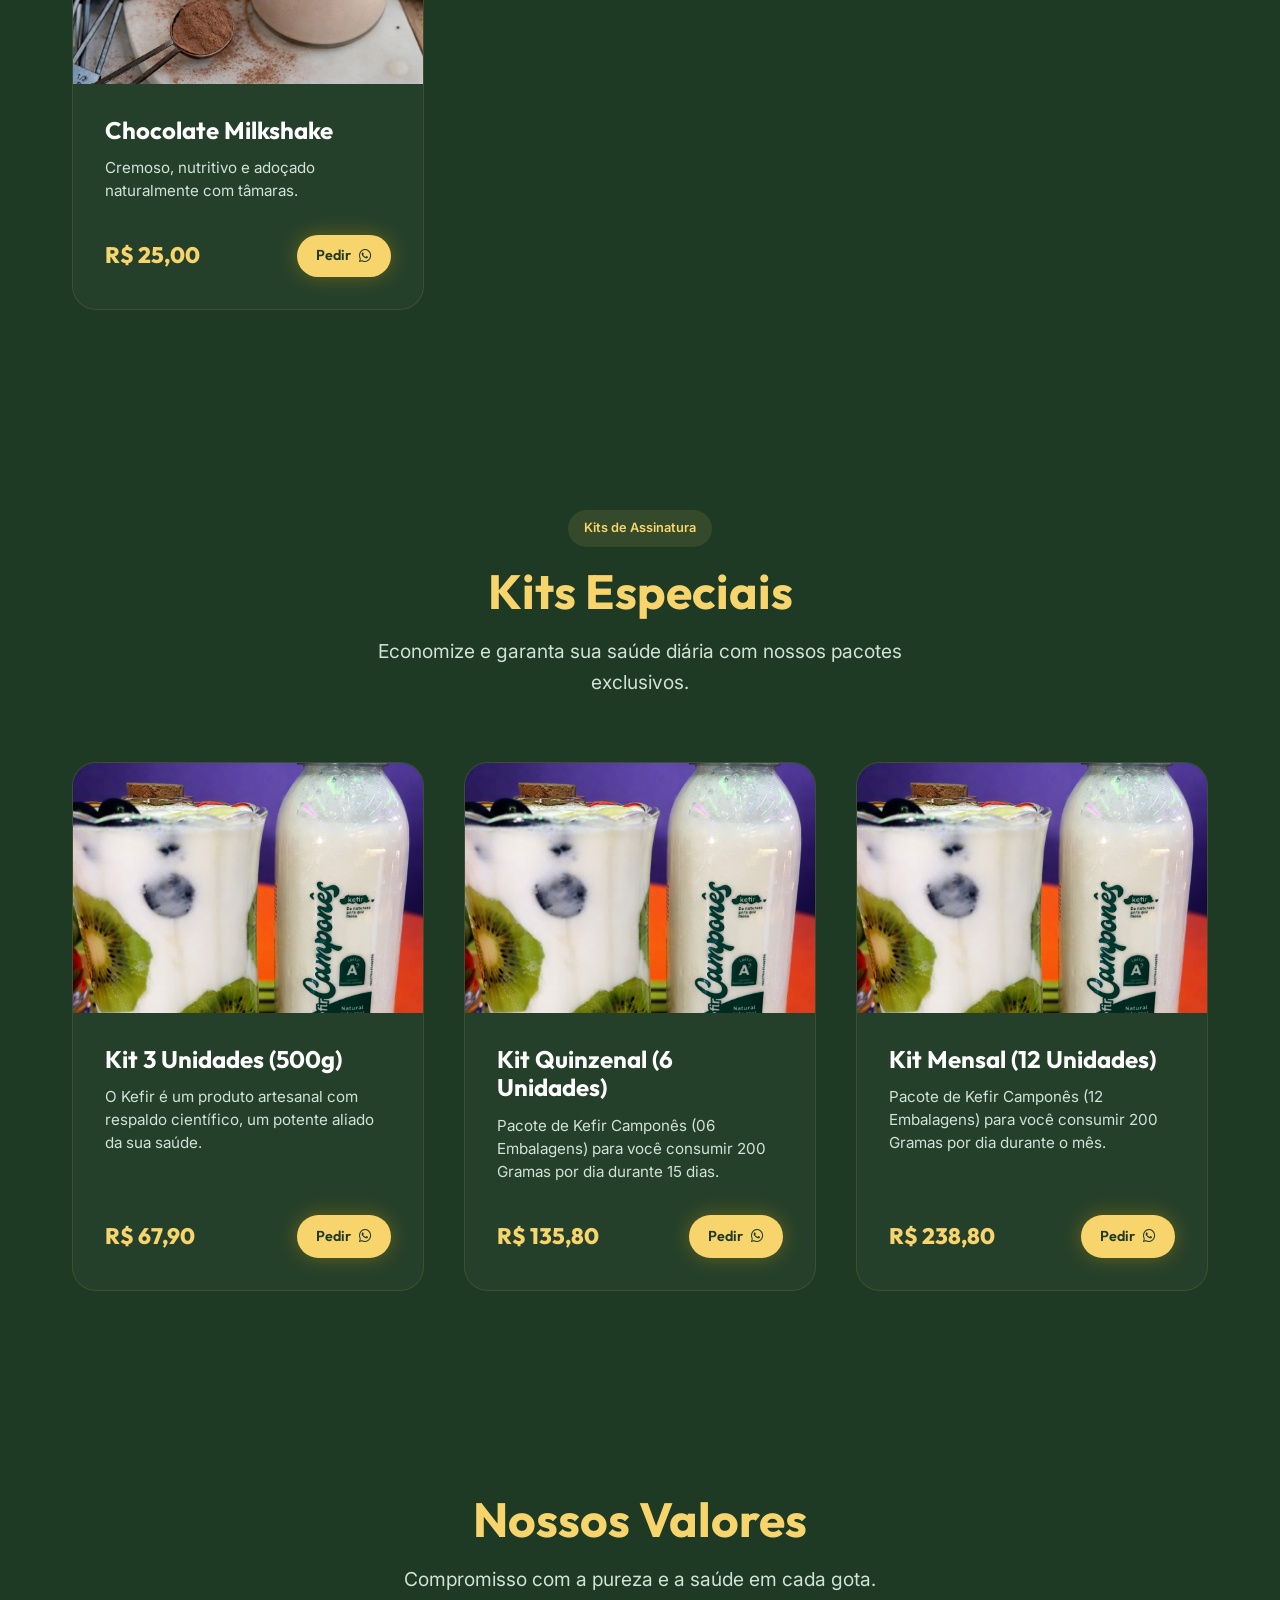
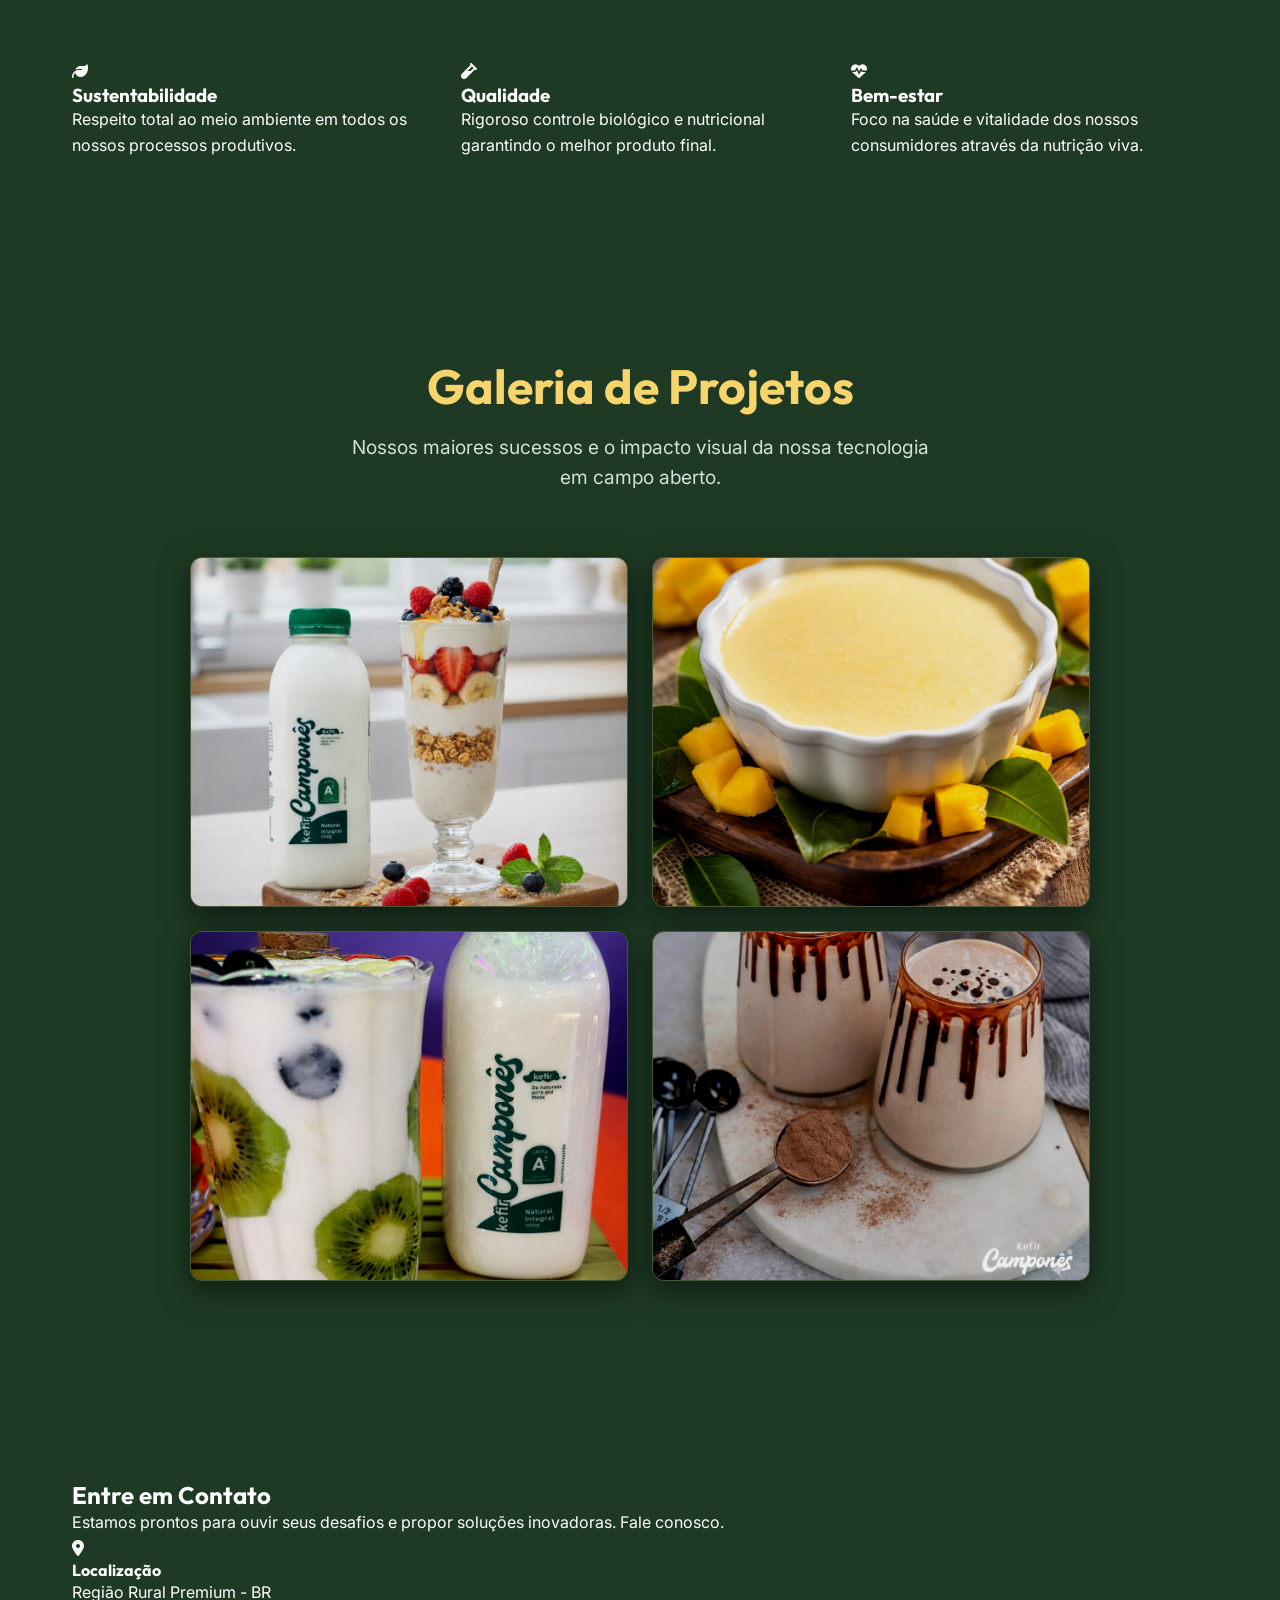
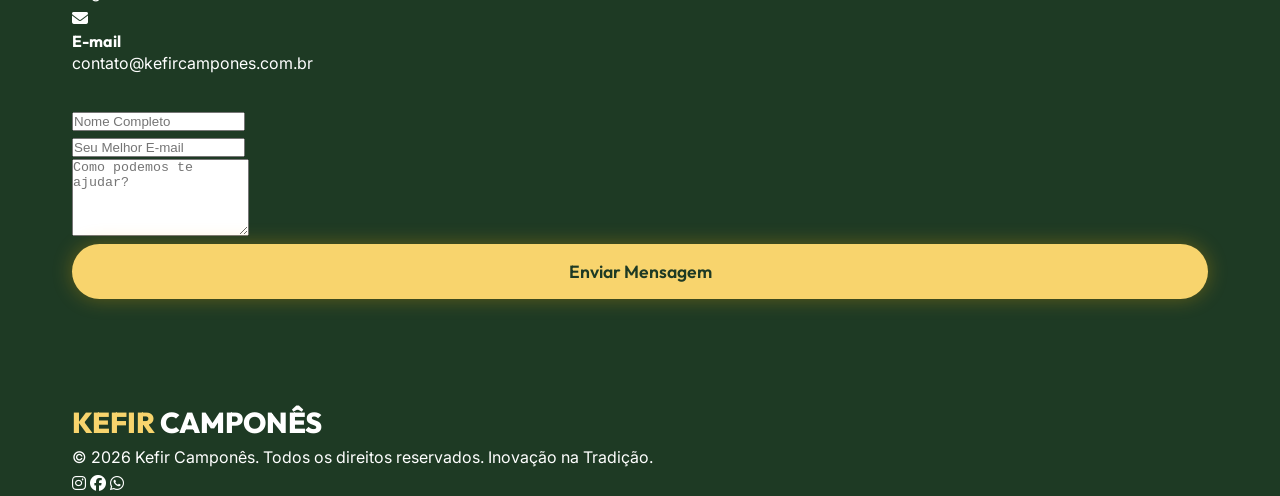
==== commit ded32e81: "UI: Transform website into a seamless single-page scrolling experience" ====
--- a/index.html
+++ b/index.html
@@ -35,10 +35,10 @@
             <nav>
                 <ul class="nav-menu">
                     <li><a href="#home" class="nav-link">Início</a></li>
-                    <li><a href="products.html" class="nav-link">Produtos</a></li>
+                    <li><a href="#menu" class="nav-link">Produtos</a></li>
+                    <li><a href="#kits" class="nav-link">Kits</a></li>
                     <li><a href="#about" class="nav-link">Sobre</a></li>
                     <li><a href="#gallery" class="nav-link">Galeria</a></li>
-                    <li><a href="#services" class="nav-link">Serviços</a></li>
                     <li><a href="#contact" class="nav-link">Contato</a></li>
                 </ul>
             </nav>
@@ -99,8 +99,149 @@
     </section>
 
 
+    </section>
+
+    <!-- Menu Artesanal Section -->
+    <section id="menu" class="bg-surface">
+        <div class="container">
+            <div class="section-header reveal">
+                <span class="badge">Menu Artesanal</span>
+                <h2>Sabor <span class="text-primary">Especial</span></h2>
+                <p>Nossas receitas exclusivas preparadas com o mais puro Kefir Camponês.</p>
+            </div>
+            <div class="products-grid">
+                <!-- Product 1 -->
+                <div class="product-card reveal">
+                    <div class="product-image">
+                        <img src="kefir_parfait.jpg" alt="Kefir Parfait">
+                    </div>
+                    <div class="product-info">
+                        <h3>Parfait Refrescante</h3>
+                        <p>Kefir cremoso com frutas da estação e granola artesanal.</p>
+                        <div class="product-footer">
+                            <span class="price">R$ 18,00</span>
+                            <a href="https://wa.me/5511999999999?text=Olá! Gostaria de pedir o Parfait Refrescante."
+                                class="btn btn-primary btn-sm">Pedir <i class="fab fa-whatsapp"></i></a>
+                        </div>
+                    </div>
+                </div>
+
+                <!-- Product 2 -->
+                <div class="product-card reveal">
+                    <div class="product-image">
+                        <img src="kefir_mango_bowl.jpg" alt="Kefir Mango Bowl">
+                    </div>
+                    <div class="product-info">
+                        <h3>Bowl de Manga</h3>
+                        <p>O equilíbrio perfeito entre o sabor tropical e o frescor do campo.</p>
+                        <div class="product-footer">
+                            <span class="price">R$ 22,00</span>
+                            <a href="https://wa.me/5511999999999?text=Olá! Gostaria de pedir o Bowl de Manga."
+                                class="btn btn-primary btn-sm">Pedir <i class="fab fa-whatsapp"></i></a>
+                        </div>
+                    </div>
+                </div>
+
+                <!-- Product 3 -->
+                <div class="product-card reveal">
+                    <div class="product-image">
+                        <img src="kefir_kiwi.jpg" alt="Kefir Kiwi Shake">
+                    </div>
+                    <div class="product-info">
+                        <h3>Shake de Kiwi</h3>
+                        <p>Shake energético com pedaços de kiwi fresco e mirtilos.</p>
+                        <div class="product-footer">
+                            <span class="price">R$ 20,00</span>
+                            <a href="https://wa.me/5511999999999?text=Olá! Gostaria de pedir o Shake de Kiwi."
+                                class="btn btn-primary btn-sm">Pedir <i class="fab fa-whatsapp"></i></a>
+                        </div>
+                    </div>
+                </div>
+
+                <!-- Product 4 -->
+                <div class="product-card reveal">
+                    <div class="product-image">
+                        <img src="kefir_milkshake.jpg" alt="Milkshake Chocolate">
+                    </div>
+                    <div class="product-info">
+                        <h3>Chocolate Milkshake</h3>
+                        <p>Cremoso, nutritivo e adoçado naturalmente com tâmaras.</p>
+                        <div class="product-footer">
+                            <span class="price">R$ 25,00</span>
+                            <a href="https://wa.me/5511999999999?text=Olá! Gostaria de pedir o Milkshake de Chocolate."
+                                class="btn btn-primary btn-sm">Pedir <i class="fab fa-whatsapp"></i></a>
+                        </div>
+                    </div>
+                </div>
+            </div>
+        </div>
+    </section>
+
+    <!-- Kits de Assinatura Section -->
+    <section id="kits">
+        <div class="container">
+            <div class="section-header reveal">
+                <span class="badge">Kits de Assinatura</span>
+                <h2>Kits <span class="text-primary">Especiais</span></h2>
+                <p>Economize e garanta sua saúde diária com nossos pacotes exclusivos.</p>
+            </div>
+            <div class="products-grid">
+                <!-- Kit 1 -->
+                <div class="product-card reveal">
+                    <div class="product-image">
+                        <img src="kefir_kiwi.jpg" alt="Kit 3 Unidades">
+                    </div>
+                    <div class="product-info">
+                        <h3>Kit 3 Unidades (500g)</h3>
+                        <p>O Kefir é um produto artesanal com respaldo científico, um potente aliado da sua saúde.
+                        </p>
+                        <div class="product-footer">
+                            <span class="price">R$ 67,90</span>
+                            <a href="https://wa.me/5511999999999?text=Olá! Gostaria de pedir o Kit de 3 unidades."
+                                class="btn btn-primary btn-sm">Pedir <i class="fab fa-whatsapp"></i></a>
+                        </div>
+                    </div>
+                </div>
+
+                <!-- Kit 2 -->
+                <div class="product-card reveal">
+                    <div class="product-image">
+                        <img src="kefir_kiwi.jpg" alt="Kit Quizenal">
+                    </div>
+                    <div class="product-info">
+                        <h3>Kit Quinzenal (6 Unidades)</h3>
+                        <p>Pacote de Kefir Camponês (06 Embalagens) para você consumir 200 Gramas por dia durante 15
+                            dias.</p>
+                        <div class="product-footer">
+                            <span class="price">R$ 135,80</span>
+                            <a href="https://wa.me/5511999999999?text=Olá! Gostaria de pedir o Kit Quinzenal."
+                                class="btn btn-primary btn-sm">Pedir <i class="fab fa-whatsapp"></i></a>
+                        </div>
+                    </div>
+                </div>
+
+                <!-- Kit 3 -->
+                <div class="product-card reveal">
+                    <div class="product-image">
+                        <img src="kefir_kiwi.jpg" alt="Kit Mensal">
+                    </div>
+                    <div class="product-info">
+                        <h3>Kit Mensal (12 Unidades)</h3>
+                        <p>Pacote de Kefir Camponês (12 Embalagens) para você consumir 200 Gramas por dia durante o
+                            mês.</p>
+                        <div class="product-footer">
+                            <span class="price">R$ 238,80</span>
+                            <a href="https://wa.me/5511999999999?text=Olá! Gostaria de pedir o Kit Mensal."
+                                class="btn btn-primary btn-sm">Pedir <i class="fab fa-whatsapp"></i></a>
+                        </div>
+                    </div>
+                </div>
+            </div>
+        </div>
+    </section>
+
     <!-- Services Section -->
-    <section id="services">
+    <section id="services" class="bg-surface">
         <div class="container">
             <div class="section-header reveal">
                 <h2>Nossos Valores</h2>
--- a/styles.css
+++ b/styles.css
@@ -474,151 +474,153 @@
     text-transform: uppercase;
     transform: rotate(-3deg);
     box-shadow: var(--shadow-sm);
-
-    /* WhatsApp Floating Button */
+    z-index: 2;
+}
+
+/* WhatsApp Floating Button */
+.whatsapp-float {
+    position: fixed;
+    bottom: 30px;
+    right: 30px;
+    width: 60px;
+    height: 60px;
+    background-color: #25d366;
+    color: #fff;
+    border-radius: 50px;
+    text-align: center;
+    font-size: 30px;
+    box-shadow: 2px 2px 10px rgba(0, 0, 0, 0.3);
+    z-index: 10000;
+    display: flex;
+    align-items: center;
+    justify-content: center;
+    transition: var(--transition);
+    animation: pulse-whatsapp 2s infinite;
+}
+
+.whatsapp-float:hover {
+    transform: scale(1.1);
+    color: #fff;
+    background-color: #128c7e;
+    box-shadow: 0 5px 20px rgba(0, 0, 0, 0.4);
+}
+
+@keyframes pulse-whatsapp {
+    0% {
+        box-shadow: 0 0 0 0 rgba(37, 211, 102, 0.7);
+    }
+
+    70% {
+        box-shadow: 0 0 0 15px rgba(37, 211, 102, 0);
+    }
+
+    100% {
+        box-shadow: 0 0 0 0 rgba(37, 211, 102, 0);
+    }
+}
+
+/* Mobile Adjustments for Float */
+@media (max-width: 768px) {
     .whatsapp-float {
-        position: fixed;
-        bottom: 30px;
-        right: 30px;
-        width: 60px;
-        height: 60px;
-        background-color: #25d366;
-        color: #fff;
-        border-radius: 50px;
-        text-align: center;
-        font-size: 30px;
-        box-shadow: 2px 2px 10px rgba(0, 0, 0, 0.3);
-        z-index: 10000;
-        display: flex;
-        align-items: center;
-        justify-content: center;
-        transition: var(--transition);
-        animation: pulse-whatsapp 2s infinite;
-    }
-
-    .whatsapp-float:hover {
-        transform: scale(1.1);
-        color: #fff;
-        background-color: #128c7e;
-        box-shadow: 0 5px 20px rgba(0, 0, 0, 0.4);
-    }
-
-    @keyframes pulse-whatsapp {
-        0% {
-            box-shadow: 0 0 0 0 rgba(37, 211, 102, 0.7);
-        }
-
-        70% {
-            box-shadow: 0 0 0 15px rgba(37, 211, 102, 0);
-        }
-
-        100% {
-            box-shadow: 0 0 0 0 rgba(37, 211, 102, 0);
-        }
-    }
-
-    /* Mobile Adjustments for Float */
-    @media (max-width: 768px) {
-        .whatsapp-float {
-            bottom: 20px;
-            right: 20px;
-            width: 50px;
-            height: 50px;
-            font-size: 25px;
-        }
-    }
-
-
-    /* Products Page Styling */
-    .products-hero {
-        padding-top: 150px;
-        background: linear-gradient(180deg, var(--bg-deep) 0%, var(--bg-surface) 100%);
-    }
-
-    .products-grid {
-        display: grid;
-        grid-template-columns: repeat(auto-fit, minmax(280px, 1fr));
-        gap: 2.5rem;
-        margin-top: 4rem;
-    }
-
-    .product-card {
-        background: rgba(255, 255, 255, 0.03);
-        border: 1px solid rgba(248, 212, 109, 0.1);
-        border-radius: 24px;
-        overflow: hidden;
-        transition: var(--transition);
-        position: relative;
-        display: flex;
-        flex-direction: column;
-    }
-
-    .product-card:hover {
-        transform: translateY(-10px);
-        background: rgba(255, 255, 255, 0.05);
-        border-color: var(--primary);
-        box-shadow: var(--shadow-lg);
-    }
-
-    .product-image {
-        height: 250px;
-        overflow: hidden;
-    }
-
-    .product-image img {
-        width: 100%;
-        height: 100%;
-        object-fit: cover;
-        transition: transform 0.6s ease;
-    }
-
-    .product-card:hover .product-image img {
-        transform: scale(1.1);
-    }
-
-    .product-info {
-        padding: 2rem;
-        flex-grow: 1;
-        display: flex;
-        flex-direction: column;
-    }
-
-    .product-info h3 {
-        font-size: 1.5rem;
-        margin-bottom: 0.8rem;
-        color: var(--text-main);
-    }
-
-    .product-info p {
-        color: var(--text-muted);
-        font-size: 0.95rem;
-        margin-bottom: 2rem;
-        line-height: 1.5;
-    }
-
-    .product-footer {
-        display: flex;
-        justify-content: space-between;
-        align-items: center;
-        margin-top: auto;
-    }
-
-    .price {
-        font-family: var(--font-heading);
-        font-weight: 800;
-        font-size: 1.4rem;
-        color: var(--primary);
-    }
-
-    .btn-sm {
-        padding: 0.6rem 1.2rem;
-        font-size: 0.9rem;
-    }
-
-    .nav-link.active {
-        color: var(--primary);
-    }
-
-    .nav-link.active::after {
-        width: 100%;
-    }+        bottom: 20px;
+        right: 20px;
+        width: 50px;
+        height: 50px;
+        font-size: 25px;
+    }
+}
+
+
+/* Products Page Styling */
+.products-hero {
+    padding-top: 150px;
+    background: linear-gradient(180deg, var(--bg-deep) 0%, var(--bg-surface) 100%);
+}
+
+.products-grid {
+    display: grid;
+    grid-template-columns: repeat(auto-fit, minmax(280px, 1fr));
+    gap: 2.5rem;
+    margin-top: 4rem;
+}
+
+.product-card {
+    background: rgba(255, 255, 255, 0.03);
+    border: 1px solid rgba(248, 212, 109, 0.1);
+    border-radius: 24px;
+    overflow: hidden;
+    transition: var(--transition);
+    position: relative;
+    display: flex;
+    flex-direction: column;
+}
+
+.product-card:hover {
+    transform: translateY(-10px);
+    background: rgba(255, 255, 255, 0.05);
+    border-color: var(--primary);
+    box-shadow: var(--shadow-lg);
+}
+
+.product-image {
+    height: 250px;
+    overflow: hidden;
+}
+
+.product-image img {
+    width: 100%;
+    height: 100%;
+    object-fit: cover;
+    transition: transform 0.6s ease;
+}
+
+.product-card:hover .product-image img {
+    transform: scale(1.1);
+}
+
+.product-info {
+    padding: 2rem;
+    flex-grow: 1;
+    display: flex;
+    flex-direction: column;
+}
+
+.product-info h3 {
+    font-size: 1.5rem;
+    margin-bottom: 0.8rem;
+    color: var(--text-main);
+}
+
+.product-info p {
+    color: var(--text-muted);
+    font-size: 0.95rem;
+    margin-bottom: 2rem;
+    line-height: 1.5;
+}
+
+.product-footer {
+    display: flex;
+    justify-content: space-between;
+    align-items: center;
+    margin-top: auto;
+}
+
+.price {
+    font-family: var(--font-heading);
+    font-weight: 800;
+    font-size: 1.4rem;
+    color: var(--primary);
+}
+
+.btn-sm {
+    padding: 0.6rem 1.2rem;
+    font-size: 0.9rem;
+}
+
+.nav-link.active {
+    color: var(--primary);
+}
+
+.nav-link.active::after {
+    width: 100%;
+}
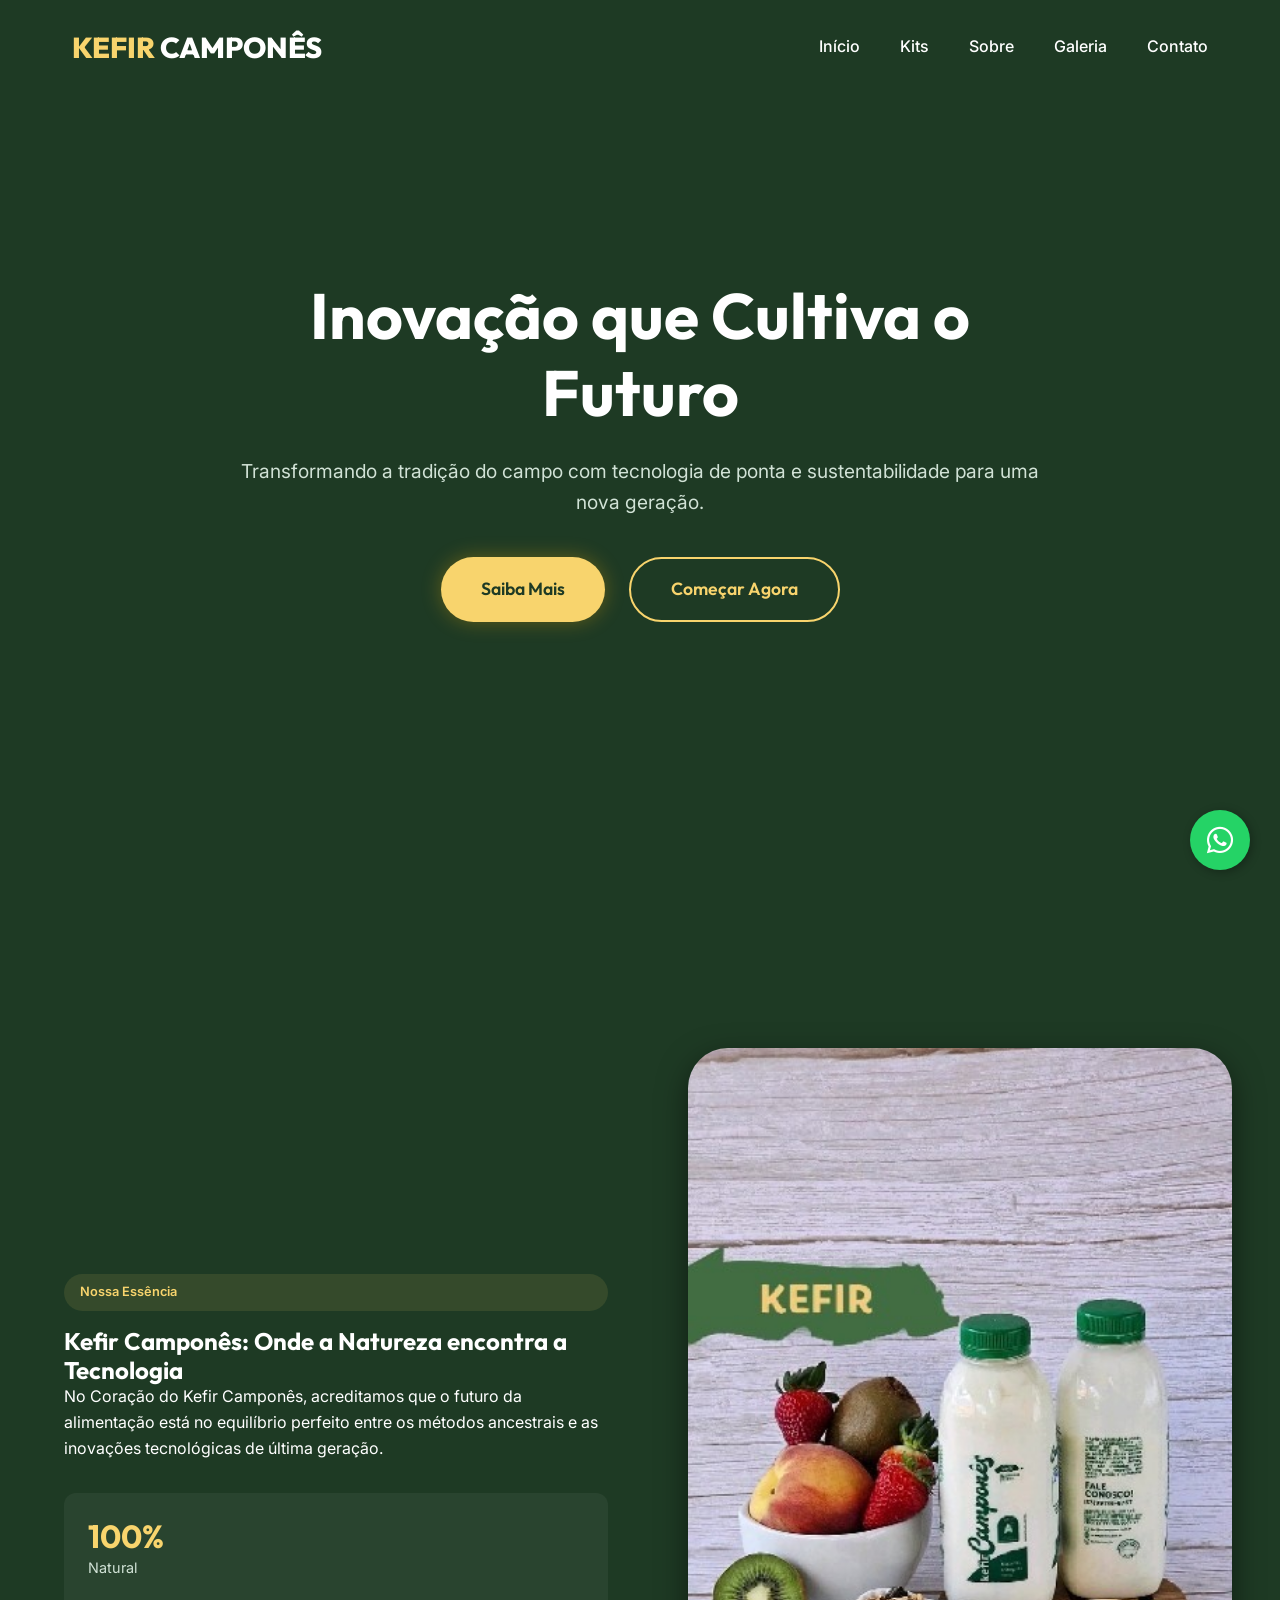
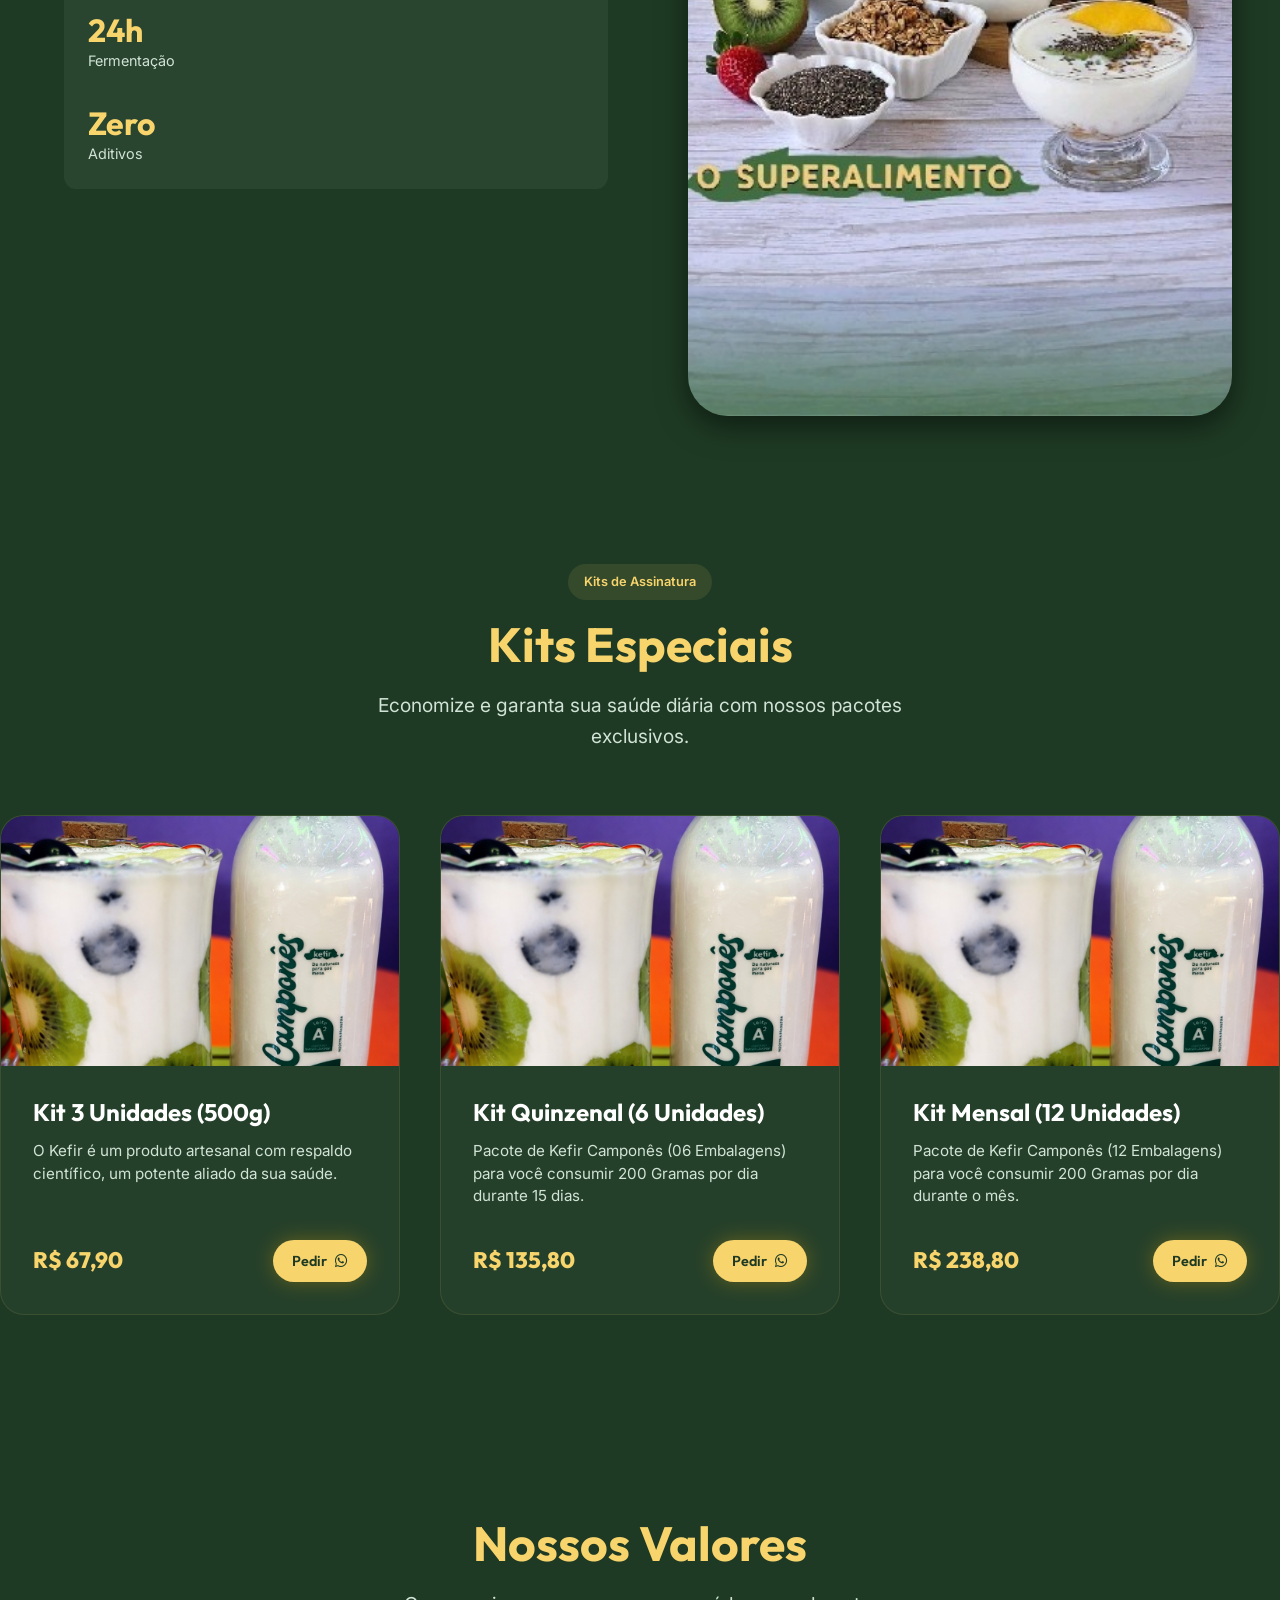
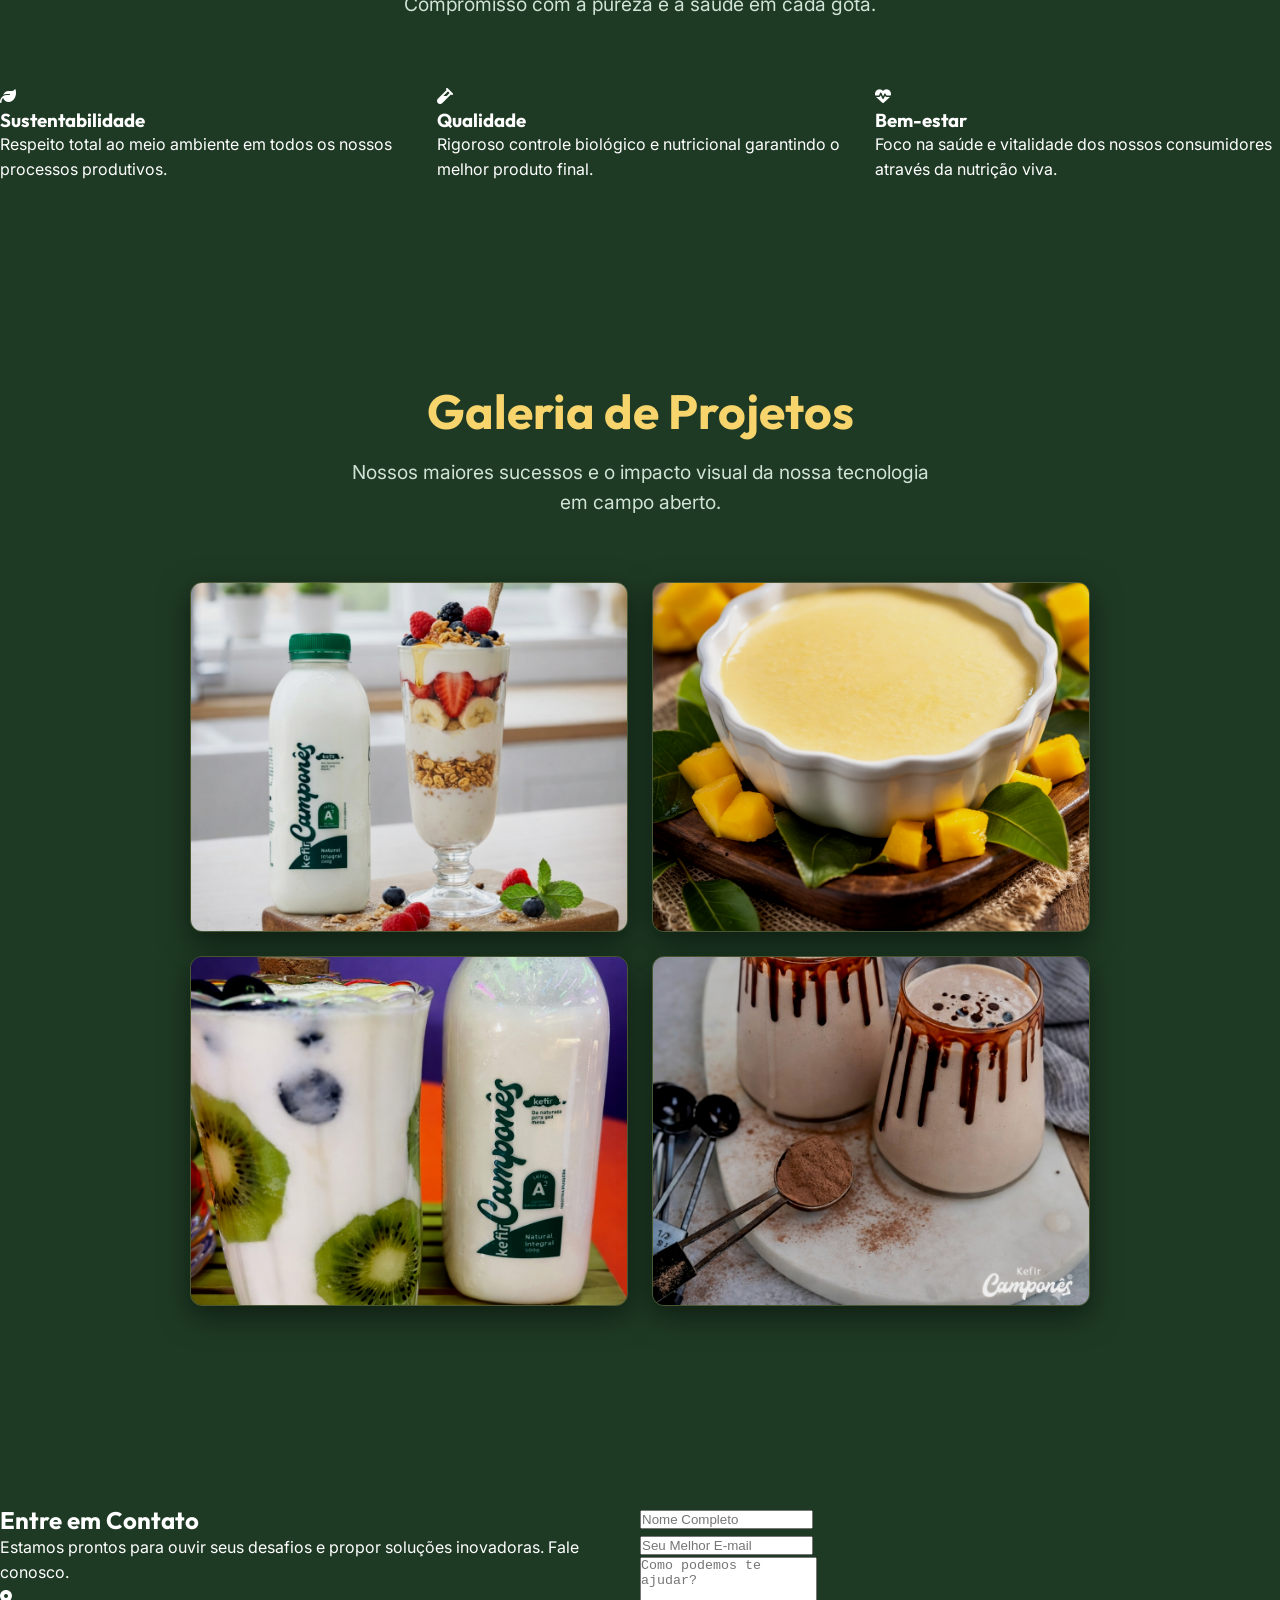
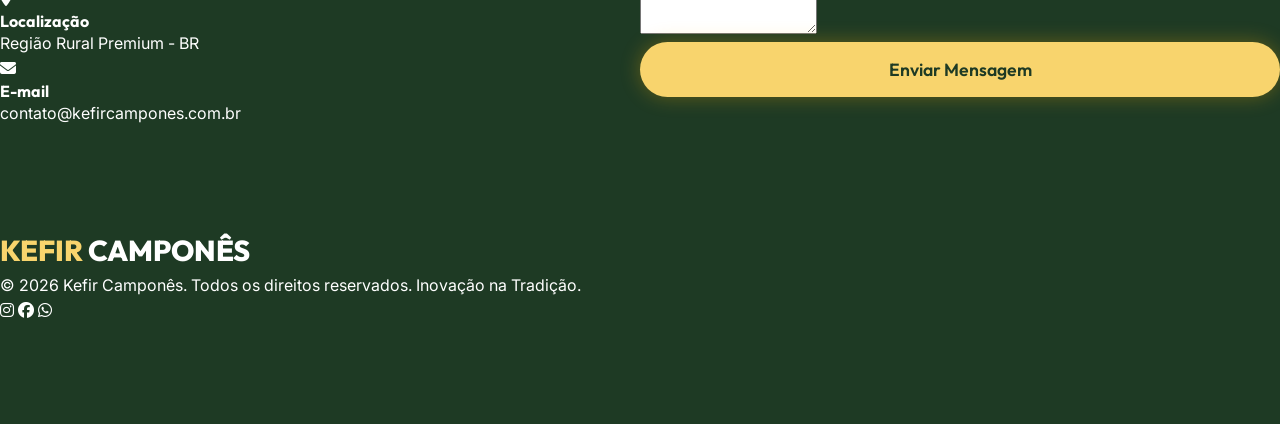
==== commit 1e3f349a: "Cleanup: Finalize removal of Menu Artesanal and individual product sections for a cleaner layout" ====
--- a/index.html
+++ b/index.html
@@ -35,7 +35,6 @@
             <nav>
                 <ul class="nav-menu">
                     <li><a href="#home" class="nav-link">Início</a></li>
-                    <li><a href="#menu" class="nav-link">Produtos</a></li>
                     <li><a href="#kits" class="nav-link">Kits</a></li>
                     <li><a href="#about" class="nav-link">Sobre</a></li>
                     <li><a href="#gallery" class="nav-link">Galeria</a></li>
@@ -96,258 +95,177 @@
                 </div>
             </div>
         </div>
-    </section>
-
-
-    </section>
-
-    <!-- Menu Artesanal Section -->
-    <section id="menu" class="bg-surface">
-        <div class="container">
-            <div class="section-header reveal">
-                <span class="badge">Menu Artesanal</span>
-                <h2>Sabor <span class="text-primary">Especial</span></h2>
-                <p>Nossas receitas exclusivas preparadas com o mais puro Kefir Camponês.</p>
-            </div>
-            <div class="products-grid">
-                <!-- Product 1 -->
-                <div class="product-card reveal">
-                    <div class="product-image">
-                        <img src="kefir_parfait.jpg" alt="Kefir Parfait">
-                    </div>
-                    <div class="product-info">
-                        <h3>Parfait Refrescante</h3>
-                        <p>Kefir cremoso com frutas da estação e granola artesanal.</p>
-                        <div class="product-footer">
-                            <span class="price">R$ 18,00</span>
-                            <a href="https://wa.me/5511999999999?text=Olá! Gostaria de pedir o Parfait Refrescante."
-                                class="btn btn-primary btn-sm">Pedir <i class="fab fa-whatsapp"></i></a>
-                        </div>
-                    </div>
-                </div>
-
-                <!-- Product 2 -->
-                <div class="product-card reveal">
-                    <div class="product-image">
-                        <img src="kefir_mango_bowl.jpg" alt="Kefir Mango Bowl">
-                    </div>
-                    <div class="product-info">
-                        <h3>Bowl de Manga</h3>
-                        <p>O equilíbrio perfeito entre o sabor tropical e o frescor do campo.</p>
-                        <div class="product-footer">
-                            <span class="price">R$ 22,00</span>
-                            <a href="https://wa.me/5511999999999?text=Olá! Gostaria de pedir o Bowl de Manga."
-                                class="btn btn-primary btn-sm">Pedir <i class="fab fa-whatsapp"></i></a>
-                        </div>
-                    </div>
-                </div>
-
-                <!-- Product 3 -->
-                <div class="product-card reveal">
-                    <div class="product-image">
-                        <img src="kefir_kiwi.jpg" alt="Kefir Kiwi Shake">
-                    </div>
-                    <div class="product-info">
-                        <h3>Shake de Kiwi</h3>
-                        <p>Shake energético com pedaços de kiwi fresco e mirtilos.</p>
-                        <div class="product-footer">
-                            <span class="price">R$ 20,00</span>
-                            <a href="https://wa.me/5511999999999?text=Olá! Gostaria de pedir o Shake de Kiwi."
-                                class="btn btn-primary btn-sm">Pedir <i class="fab fa-whatsapp"></i></a>
-                        </div>
-                    </div>
-                </div>
-
-                <!-- Product 4 -->
-                <div class="product-card reveal">
-                    <div class="product-image">
-                        <img src="kefir_milkshake.jpg" alt="Milkshake Chocolate">
-                    </div>
-                    <div class="product-info">
-                        <h3>Chocolate Milkshake</h3>
-                        <p>Cremoso, nutritivo e adoçado naturalmente com tâmaras.</p>
-                        <div class="product-footer">
-                            <span class="price">R$ 25,00</span>
-                            <a href="https://wa.me/5511999999999?text=Olá! Gostaria de pedir o Milkshake de Chocolate."
-                                class="btn btn-primary btn-sm">Pedir <i class="fab fa-whatsapp"></i></a>
-                        </div>
-                    </div>
-                </div>
-            </div>
-        </div>
-    </section>
-
-    <!-- Kits de Assinatura Section -->
-    <section id="kits">
-        <div class="container">
-            <div class="section-header reveal">
-                <span class="badge">Kits de Assinatura</span>
-                <h2>Kits <span class="text-primary">Especiais</span></h2>
-                <p>Economize e garanta sua saúde diária com nossos pacotes exclusivos.</p>
-            </div>
-            <div class="products-grid">
-                <!-- Kit 1 -->
-                <div class="product-card reveal">
-                    <div class="product-image">
-                        <img src="kefir_kiwi.jpg" alt="Kit 3 Unidades">
-                    </div>
-                    <div class="product-info">
-                        <h3>Kit 3 Unidades (500g)</h3>
-                        <p>O Kefir é um produto artesanal com respaldo científico, um potente aliado da sua saúde.
-                        </p>
-                        <div class="product-footer">
-                            <span class="price">R$ 67,90</span>
-                            <a href="https://wa.me/5511999999999?text=Olá! Gostaria de pedir o Kit de 3 unidades."
-                                class="btn btn-primary btn-sm">Pedir <i class="fab fa-whatsapp"></i></a>
-                        </div>
-                    </div>
-                </div>
-
-                <!-- Kit 2 -->
-                <div class="product-card reveal">
-                    <div class="product-image">
-                        <img src="kefir_kiwi.jpg" alt="Kit Quizenal">
-                    </div>
-                    <div class="product-info">
-                        <h3>Kit Quinzenal (6 Unidades)</h3>
-                        <p>Pacote de Kefir Camponês (06 Embalagens) para você consumir 200 Gramas por dia durante 15
-                            dias.</p>
-                        <div class="product-footer">
-                            <span class="price">R$ 135,80</span>
-                            <a href="https://wa.me/5511999999999?text=Olá! Gostaria de pedir o Kit Quinzenal."
-                                class="btn btn-primary btn-sm">Pedir <i class="fab fa-whatsapp"></i></a>
-                        </div>
-                    </div>
-                </div>
-
-                <!-- Kit 3 -->
-                <div class="product-card reveal">
-                    <div class="product-image">
-                        <img src="kefir_kiwi.jpg" alt="Kit Mensal">
-                    </div>
-                    <div class="product-info">
-                        <h3>Kit Mensal (12 Unidades)</h3>
-                        <p>Pacote de Kefir Camponês (12 Embalagens) para você consumir 200 Gramas por dia durante o
-                            mês.</p>
-                        <div class="product-footer">
-                            <span class="price">R$ 238,80</span>
-                            <a href="https://wa.me/5511999999999?text=Olá! Gostaria de pedir o Kit Mensal."
-                                class="btn btn-primary btn-sm">Pedir <i class="fab fa-whatsapp"></i></a>
-                        </div>
-                    </div>
-                </div>
-            </div>
-        </div>
-    </section>
-
-    <!-- Services Section -->
-    <section id="services" class="bg-surface">
-        <div class="container">
-            <div class="section-header reveal">
-                <h2>Nossos Valores</h2>
-                <p>Compromisso com a pureza e a saúde em cada gota.</p>
-            </div>
-            <div class="grid grid-3">
-                <div class="card reveal">
-                    <i class="fas fa-leaf"></i>
-                    <h3>Sustentabilidade</h3>
-                    <p>Respeito total ao meio ambiente em todos os nossos processos produtivos.</p>
-                </div>
-                <div class="card reveal">
-                    <i class="fas fa-vial"></i>
-                    <h3>Qualidade</h3>
-                    <p>Rigoroso controle biológico e nutricional garantindo o melhor produto final.</p>
-                </div>
-                <div class="card reveal">
-                    <i class="fas fa-heartbeat"></i>
-                    <h3>Bem-estar</h3>
-                    <p>Foco na saúde e vitalidade dos nossos consumidores através da nutrição viva.</p>
-                </div>
-            </div>
-        </div>
-    </section>
-
-    <!-- Gallery Section -->
-    <section id="gallery" class="bg-surface">
-        <div class="container">
-            <div class="section-header reveal">
-                <h2>Galeria de Projetos</h2>
-                <p>Nossos maiores sucessos e o impacto visual da nossa tecnologia em campo aberto.</p>
-            </div>
-            <div class="gallery-grid reveal">
-                <div class="gallery-item"><img src="kefir_parfait.jpg"
-                        alt="Kefir Camponês - Parfait Refrescante com Frutas"></div>
-                <div class="gallery-item"><img src="kefir_mango_bowl.jpg"
-                        alt="Kefir Camponês - Bowl de Kefir com Manga Fresca"></div>
-                <div class="gallery-item"><img src="kefir_kiwi.jpg"
-                        alt="Kefir Camponês - Shake de Kefir com Kiwi e Mirtilos"></div>
-                <div class="gallery-item"><img src="kefir_milkshake.jpg"
-                        alt="Kefir Camponês - Milkshake de Chocolate, Banana e Tâmaras"></div>
-            </div>
-        </div>
-    </section>
-
-    <!-- Contact Section -->
-    <section id="contact">
-        <div class="container">
-            <div class="contact-wrapper grid grid-2">
-                <div class="contact-info reveal">
-                    <h2>Entre em <span class="text-primary">Contato</span></h2>
-                    <p>Estamos prontos para ouvir seus desafios e propor soluções inovadoras. Fale conosco.</p>
-                    <div class="contact-details">
-                        <div class="contact-item">
-                            <i class="fas fa-map-marker-alt"></i>
-                            <div>
-                                <h4>Localização</h4>
-                                <p>Região Rural Premium - BR</p>
-                            </div>
-                        </div>
-                        <div class="contact-item">
-                            <i class="fas fa-envelope"></i>
-                            <div>
-                                <h4>E-mail</h4>
-                                <p>contato@kefircampones.com.br</p>
-                            </div>
-                        </div>
-                    </div>
-                </div>
-                <form class="contact-form reveal">
-                    <div class="form-group">
-                        <input type="text" placeholder="Nome Completo" required>
-                    </div>
-                    <div class="form-group">
-                        <input type="email" placeholder="Seu Melhor E-mail" required>
-                    </div>
-                    <div class="form-group">
-                        <textarea placeholder="Como podemos te ajudar?" rows="5" required></textarea>
-                    </div>
-                    <button type="submit" class="btn btn-primary" style="width: 100%">Enviar Mensagem</button>
-                </form>
-            </div>
-        </div>
-    </section>
-
-    <!-- Footer -->
-    <footer>
-        <div class="container">
-            <div class="footer-content">
-                <div class="footer-logo logo">KEFIR<span> CAMPONÊS</span></div>
-                <p>&copy; 2026 Kefir Camponês. Todos os direitos reservados. Inovação na Tradição.</p>
-                <div class="social-links">
-                    <a href="#"><i class="fab fa-instagram"></i></a>
-                    <a href="#"><i class="fab fa-facebook"></i></a>
-                    <a href="#"><i class="fab fa-whatsapp"></i></a>
-                </div>
-            </div>
-        </div>
-    </footer>
-
-    <!-- Global Scripts -->
-    <a href="https://wa.me/5511999999999" class="whatsapp-float" target="_blank" aria-label="Contato via WhatsApp">
-        <i class="fab fa-whatsapp"></i>
-    </a>
-
-    <script src="script.js"></script>
+        <!-- Kits de Assinatura Section -->
+        <section id="kits">
+            <div class="container">
+                <div class="section-header reveal">
+                    <span class="badge">Kits de Assinatura</span>
+                    <h2>Kits <span class="text-primary">Especiais</span></h2>
+                    <p>Economize e garanta sua saúde diária com nossos pacotes exclusivos.</p>
+                </div>
+                <div class="products-grid">
+                    <!-- Kit 1 -->
+                    <div class="product-card reveal">
+                        <div class="product-image">
+                            <img src="kefir_kiwi.jpg" alt="Kit 3 Unidades">
+                        </div>
+                        <div class="product-info">
+                            <h3>Kit 3 Unidades (500g)</h3>
+                            <p>O Kefir é um produto artesanal com respaldo científico, um potente aliado da sua saúde.
+                            </p>
+                            <div class="product-footer">
+                                <span class="price">R$ 67,90</span>
+                                <a href="https://wa.me/5511999999999?text=Olá! Gostaria de pedir o Kit de 3 unidades."
+                                    class="btn btn-primary btn-sm">Pedir <i class="fab fa-whatsapp"></i></a>
+                            </div>
+                        </div>
+                    </div>
+
+                    <!-- Kit 2 -->
+                    <div class="product-card reveal">
+                        <div class="product-image">
+                            <img src="kefir_kiwi.jpg" alt="Kit Quizenal">
+                        </div>
+                        <div class="product-info">
+                            <h3>Kit Quinzenal (6 Unidades)</h3>
+                            <p>Pacote de Kefir Camponês (06 Embalagens) para você consumir 200 Gramas por dia durante 15
+                                dias.</p>
+                            <div class="product-footer">
+                                <span class="price">R$ 135,80</span>
+                                <a href="https://wa.me/5511999999999?text=Olá! Gostaria de pedir o Kit Quinzenal."
+                                    class="btn btn-primary btn-sm">Pedir <i class="fab fa-whatsapp"></i></a>
+                            </div>
+                        </div>
+                    </div>
+
+                    <!-- Kit 3 -->
+                    <div class="product-card reveal">
+                        <div class="product-image">
+                            <img src="kefir_kiwi.jpg" alt="Kit Mensal">
+                        </div>
+                        <div class="product-info">
+                            <h3>Kit Mensal (12 Unidades)</h3>
+                            <p>Pacote de Kefir Camponês (12 Embalagens) para você consumir 200 Gramas por dia durante o
+                                mês.</p>
+                            <div class="product-footer">
+                                <span class="price">R$ 238,80</span>
+                                <a href="https://wa.me/5511999999999?text=Olá! Gostaria de pedir o Kit Mensal."
+                                    class="btn btn-primary btn-sm">Pedir <i class="fab fa-whatsapp"></i></a>
+                            </div>
+                        </div>
+                    </div>
+                </div>
+            </div>
+        </section>
+
+        <!-- Services Section -->
+        <section id="services" class="bg-surface">
+            <div class="container">
+                <div class="section-header reveal">
+                    <h2>Nossos Valores</h2>
+                    <p>Compromisso com a pureza e a saúde em cada gota.</p>
+                </div>
+                <div class="grid grid-3">
+                    <div class="card reveal">
+                        <i class="fas fa-leaf"></i>
+                        <h3>Sustentabilidade</h3>
+                        <p>Respeito total ao meio ambiente em todos os nossos processos produtivos.</p>
+                    </div>
+                    <div class="card reveal">
+                        <i class="fas fa-vial"></i>
+                        <h3>Qualidade</h3>
+                        <p>Rigoroso controle biológico e nutricional garantindo o melhor produto final.</p>
+                    </div>
+                    <div class="card reveal">
+                        <i class="fas fa-heartbeat"></i>
+                        <h3>Bem-estar</h3>
+                        <p>Foco na saúde e vitalidade dos nossos consumidores através da nutrição viva.</p>
+                    </div>
+                </div>
+            </div>
+        </section>
+
+        <!-- Gallery Section -->
+        <section id="gallery" class="bg-surface">
+            <div class="container">
+                <div class="section-header reveal">
+                    <h2>Galeria de Projetos</h2>
+                    <p>Nossos maiores sucessos e o impacto visual da nossa tecnologia em campo aberto.</p>
+                </div>
+                <div class="gallery-grid reveal">
+                    <div class="gallery-item"><img src="kefir_parfait.jpg"
+                            alt="Kefir Camponês - Parfait Refrescante com Frutas"></div>
+                    <div class="gallery-item"><img src="kefir_mango_bowl.jpg"
+                            alt="Kefir Camponês - Bowl de Kefir com Manga Fresca"></div>
+                    <div class="gallery-item"><img src="kefir_kiwi.jpg"
+                            alt="Kefir Camponês - Shake de Kefir com Kiwi e Mirtilos"></div>
+                    <div class="gallery-item"><img src="kefir_milkshake.jpg"
+                            alt="Kefir Camponês - Milkshake de Chocolate, Banana e Tâmaras"></div>
+                </div>
+            </div>
+        </section>
+
+        <!-- Contact Section -->
+        <section id="contact">
+            <div class="container">
+                <div class="contact-wrapper grid grid-2">
+                    <div class="contact-info reveal">
+                        <h2>Entre em <span class="text-primary">Contato</span></h2>
+                        <p>Estamos prontos para ouvir seus desafios e propor soluções inovadoras. Fale conosco.</p>
+                        <div class="contact-details">
+                            <div class="contact-item">
+                                <i class="fas fa-map-marker-alt"></i>
+                                <div>
+                                    <h4>Localização</h4>
+                                    <p>Região Rural Premium - BR</p>
+                                </div>
+                            </div>
+                            <div class="contact-item">
+                                <i class="fas fa-envelope"></i>
+                                <div>
+                                    <h4>E-mail</h4>
+                                    <p>contato@kefircampones.com.br</p>
+                                </div>
+                            </div>
+                        </div>
+                    </div>
+                    <form class="contact-form reveal">
+                        <div class="form-group">
+                            <input type="text" placeholder="Nome Completo" required>
+                        </div>
+                        <div class="form-group">
+                            <input type="email" placeholder="Seu Melhor E-mail" required>
+                        </div>
+                        <div class="form-group">
+                            <textarea placeholder="Como podemos te ajudar?" rows="5" required></textarea>
+                        </div>
+                        <button type="submit" class="btn btn-primary" style="width: 100%">Enviar Mensagem</button>
+                    </form>
+                </div>
+            </div>
+        </section>
+
+        <!-- Footer -->
+        <footer>
+            <div class="container">
+                <div class="footer-content">
+                    <div class="footer-logo logo">KEFIR<span> CAMPONÊS</span></div>
+                    <p>&copy; 2026 Kefir Camponês. Todos os direitos reservados. Inovação na Tradição.</p>
+                    <div class="social-links">
+                        <a href="#"><i class="fab fa-instagram"></i></a>
+                        <a href="#"><i class="fab fa-facebook"></i></a>
+                        <a href="#"><i class="fab fa-whatsapp"></i></a>
+                    </div>
+                </div>
+            </div>
+        </footer>
+
+        <!-- Global Scripts -->
+        <a href="https://wa.me/5511999999999" class="whatsapp-float" target="_blank" aria-label="Contato via WhatsApp">
+            <i class="fab fa-whatsapp"></i>
+        </a>
+
+        <script src="script.js"></script>
 </body>
 
 </html>
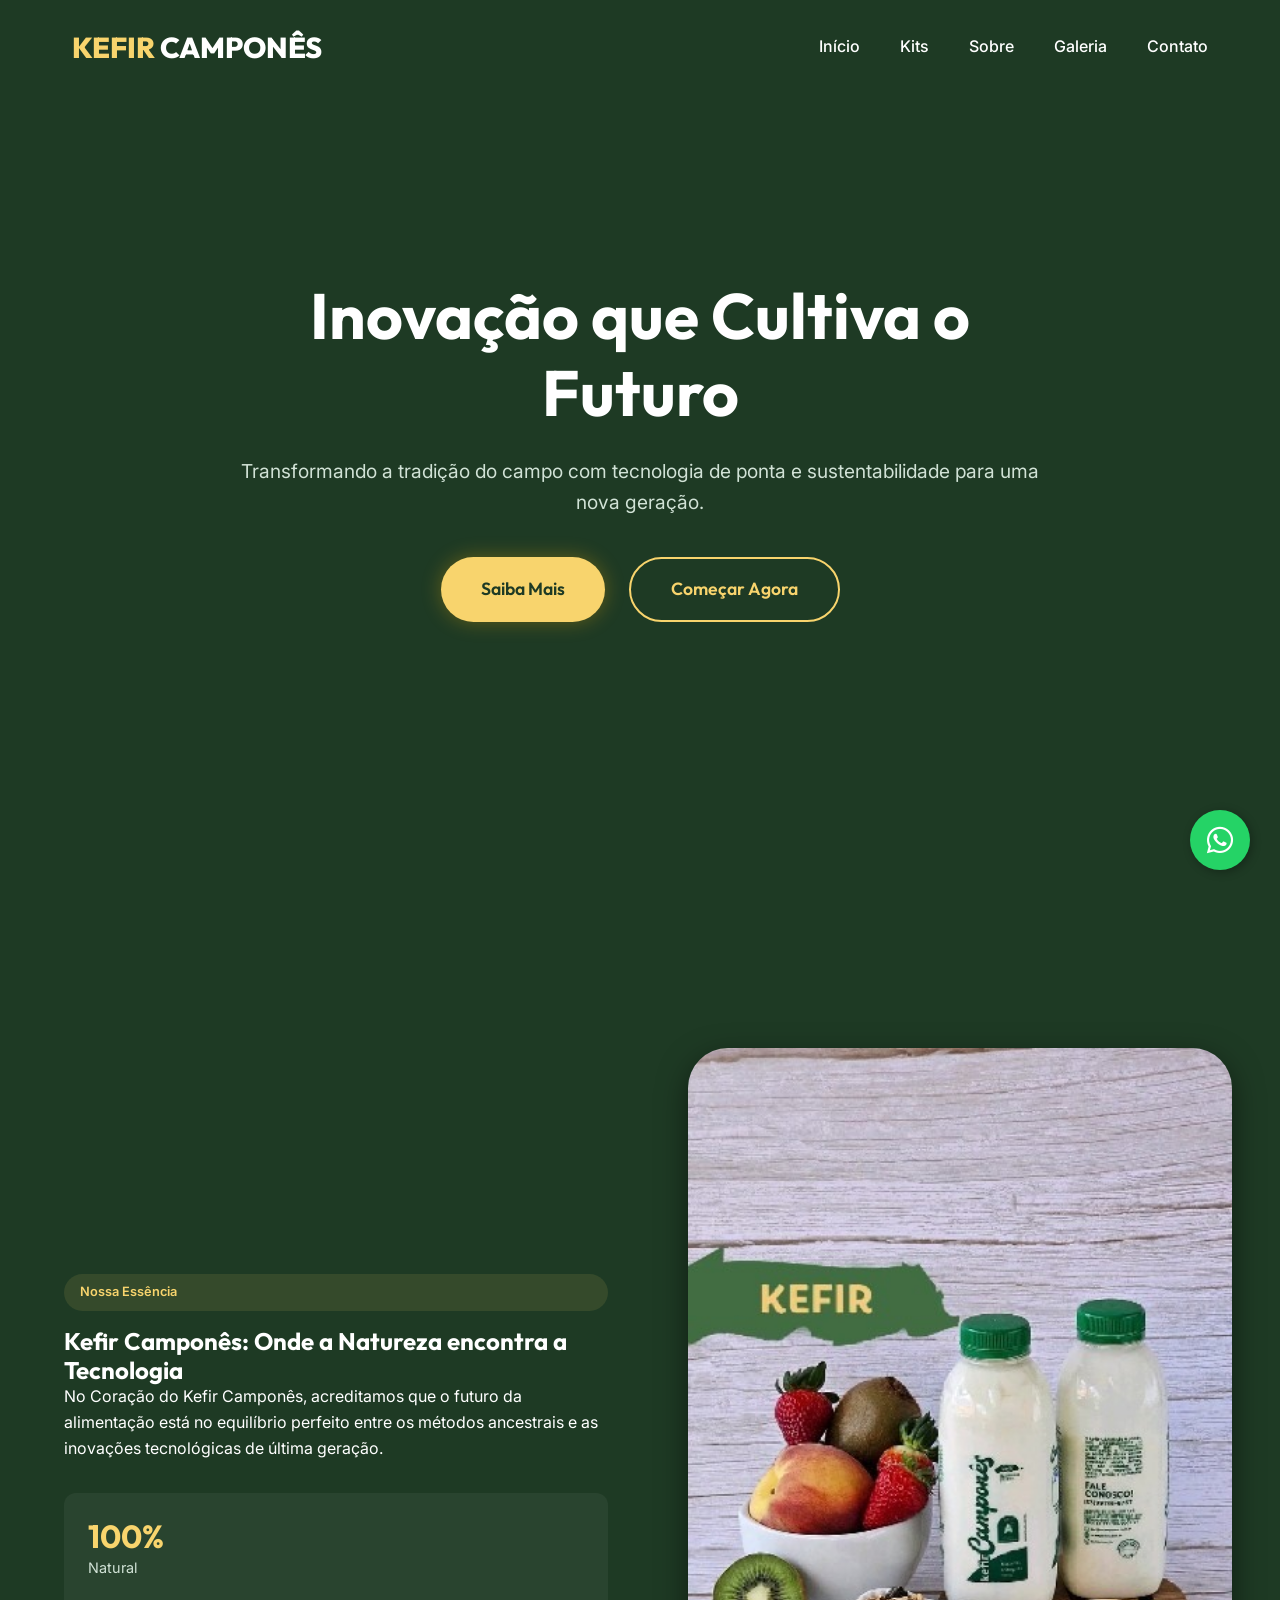
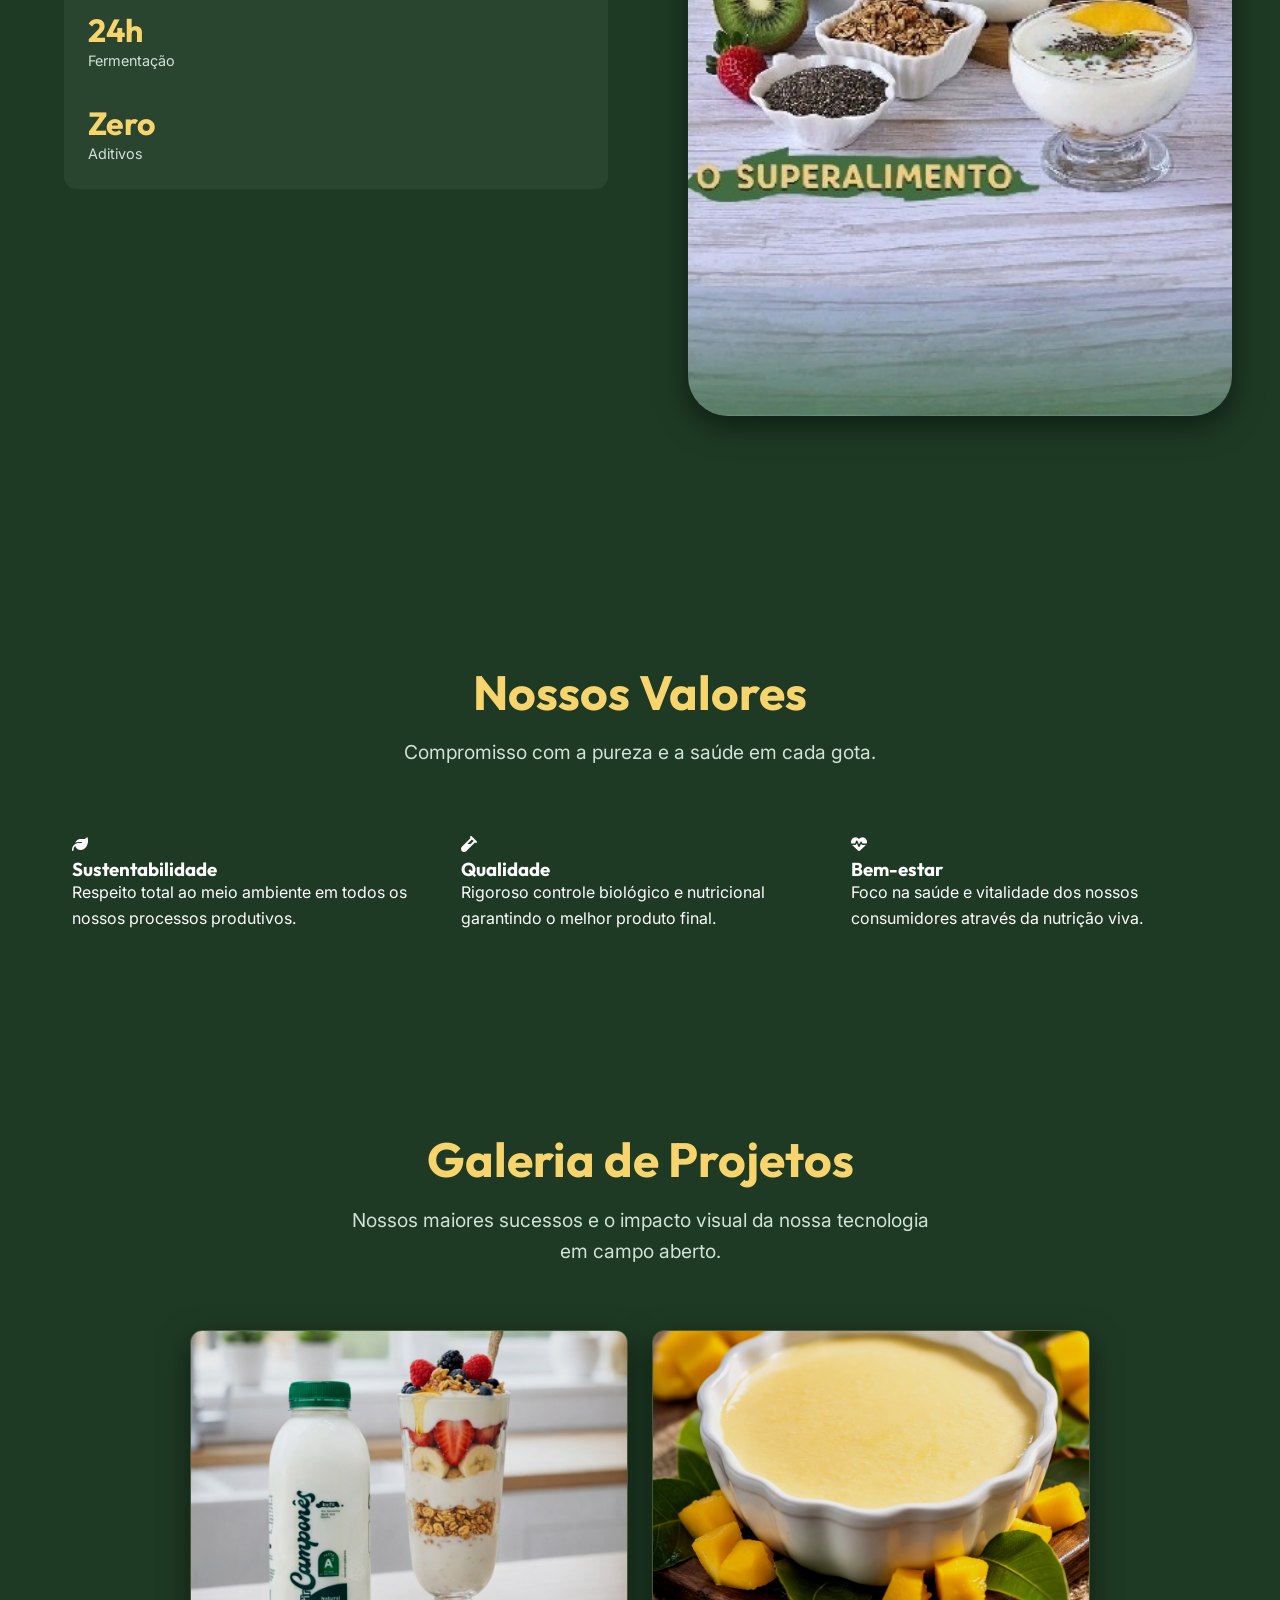
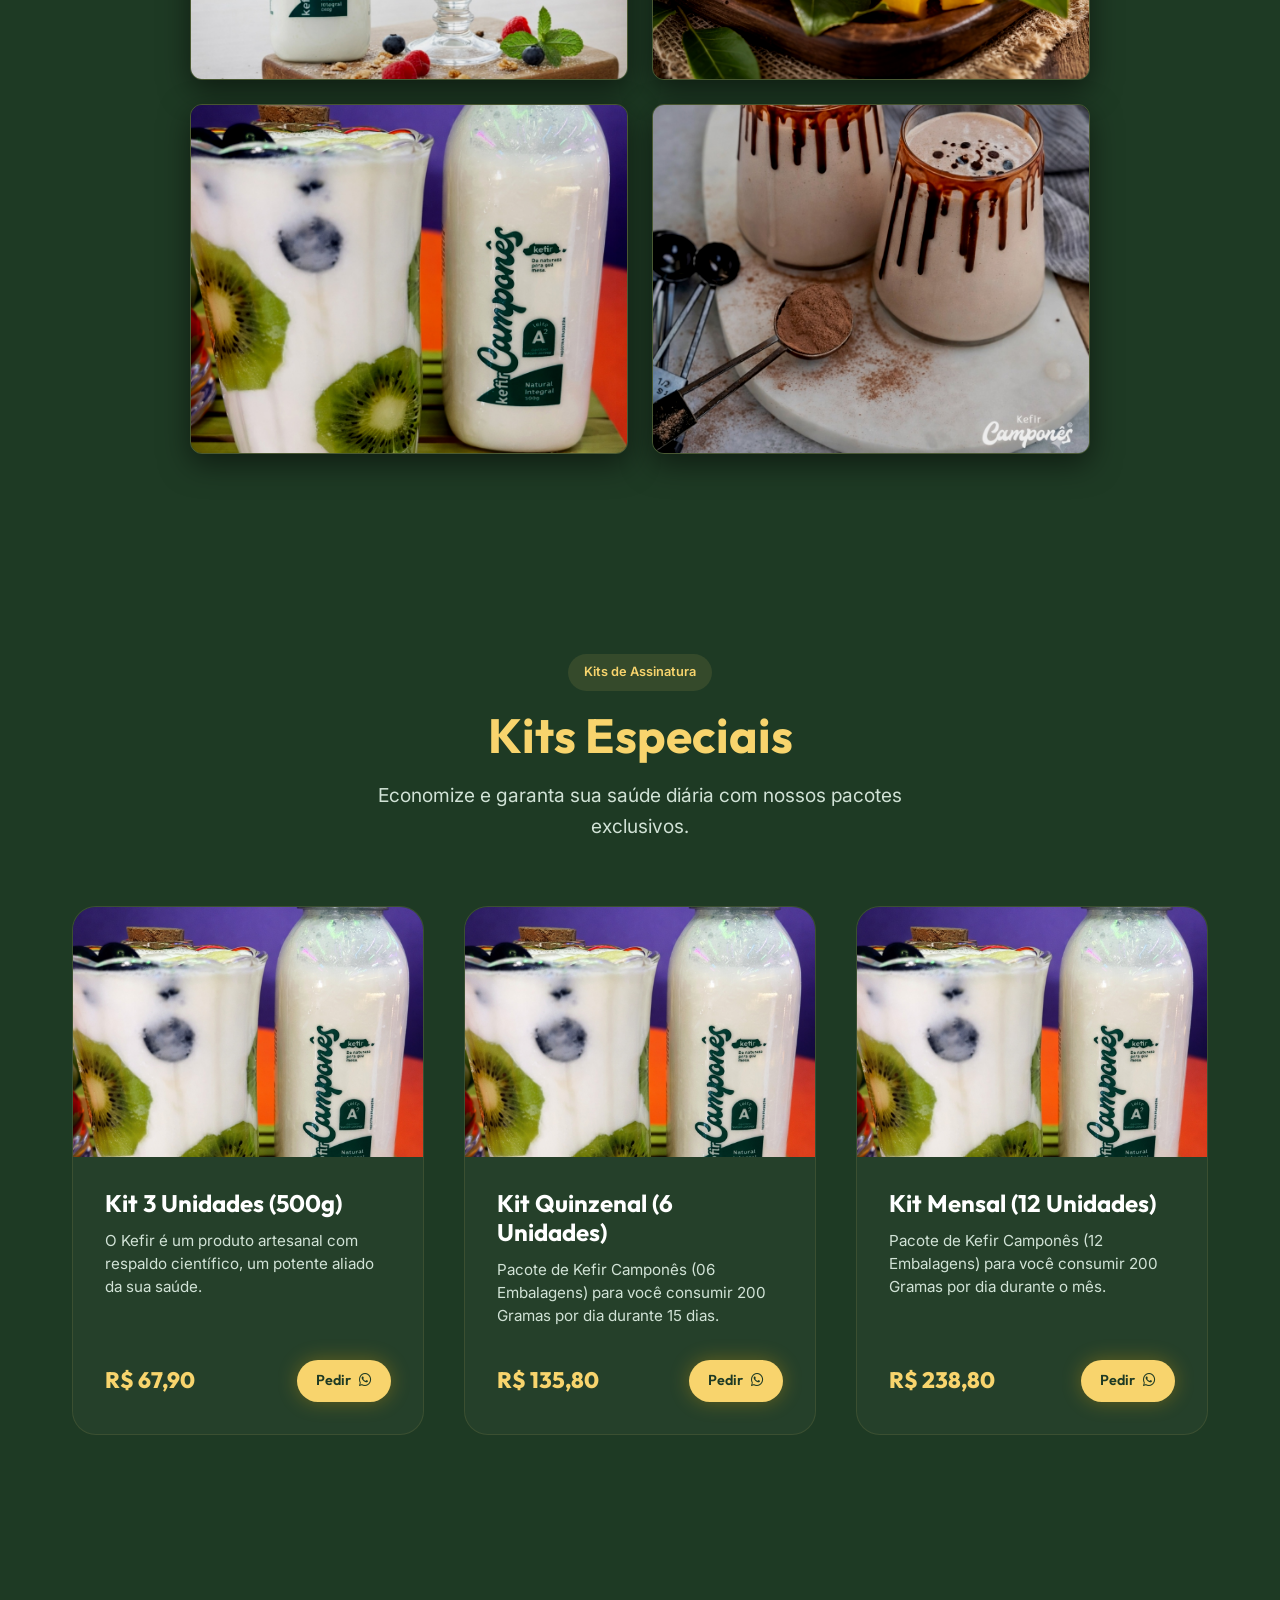
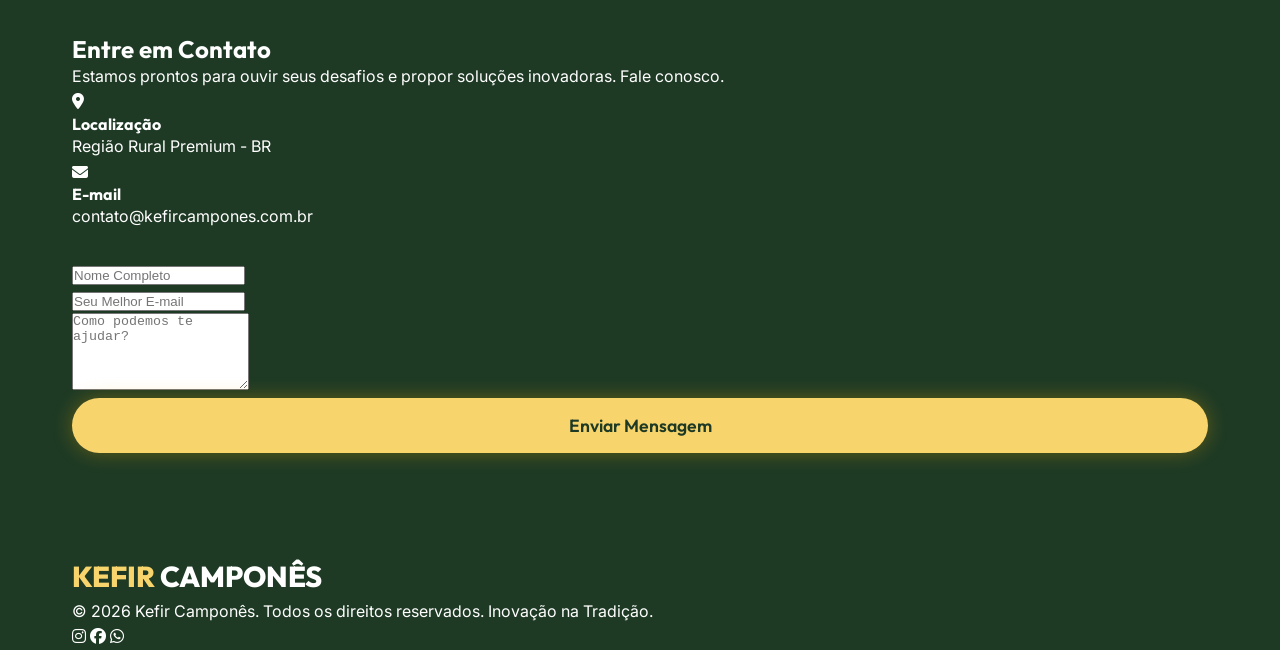
==== commit bf8eaa9d: "Layout: Move Kits section to after Gallery and before Contact for better flow" ====
--- a/index.html
+++ b/index.html
@@ -95,177 +95,181 @@
                 </div>
             </div>
         </div>
-        <!-- Kits de Assinatura Section -->
-        <section id="kits">
-            <div class="container">
-                <div class="section-header reveal">
-                    <span class="badge">Kits de Assinatura</span>
-                    <h2>Kits <span class="text-primary">Especiais</span></h2>
-                    <p>Economize e garanta sua saúde diária com nossos pacotes exclusivos.</p>
-                </div>
-                <div class="products-grid">
-                    <!-- Kit 1 -->
-                    <div class="product-card reveal">
-                        <div class="product-image">
-                            <img src="kefir_kiwi.jpg" alt="Kit 3 Unidades">
-                        </div>
-                        <div class="product-info">
-                            <h3>Kit 3 Unidades (500g)</h3>
-                            <p>O Kefir é um produto artesanal com respaldo científico, um potente aliado da sua saúde.
-                            </p>
-                            <div class="product-footer">
-                                <span class="price">R$ 67,90</span>
-                                <a href="https://wa.me/5511999999999?text=Olá! Gostaria de pedir o Kit de 3 unidades."
-                                    class="btn btn-primary btn-sm">Pedir <i class="fab fa-whatsapp"></i></a>
+    </section>
+
+    <!-- Services Section -->
+    <section id="services" class="bg-surface">
+        <div class="container">
+            <div class="section-header reveal">
+                <h2>Nossos Valores</h2>
+                <p>Compromisso com a pureza e a saúde em cada gota.</p>
+            </div>
+            <div class="grid grid-3">
+                <div class="card reveal">
+                    <i class="fas fa-leaf"></i>
+                    <h3>Sustentabilidade</h3>
+                    <p>Respeito total ao meio ambiente em todos os nossos processos produtivos.</p>
+                </div>
+                <div class="card reveal">
+                    <i class="fas fa-vial"></i>
+                    <h3>Qualidade</h3>
+                    <p>Rigoroso controle biológico e nutricional garantindo o melhor produto final.</p>
+                </div>
+                <div class="card reveal">
+                    <i class="fas fa-heartbeat"></i>
+                    <h3>Bem-estar</h3>
+                    <p>Foco na saúde e vitalidade dos nossos consumidores através da nutrição viva.</p>
+                </div>
+            </div>
+        </div>
+    </section>
+
+    <!-- Gallery Section -->
+    <section id="gallery" class="bg-surface">
+        <div class="container">
+            <div class="section-header reveal">
+                <h2>Galeria de Projetos</h2>
+                <p>Nossos maiores sucessos e o impacto visual da nossa tecnologia em campo aberto.</p>
+            </div>
+            <div class="gallery-grid reveal">
+                <div class="gallery-item"><img src="kefir_parfait.jpg"
+                        alt="Kefir Camponês - Parfait Refrescante com Frutas"></div>
+                <div class="gallery-item"><img src="kefir_mango_bowl.jpg"
+                        alt="Kefir Camponês - Bowl de Kefir com Manga Fresca"></div>
+                <div class="gallery-item"><img src="kefir_kiwi.jpg"
+                        alt="Kefir Camponês - Shake de Kefir com Kiwi e Mirtilos"></div>
+                <div class="gallery-item"><img src="kefir_milkshake.jpg"
+                        alt="Kefir Camponês - Milkshake de Chocolate, Banana e Tâmaras"></div>
+            </div>
+        </div>
+    </section>
+
+    </section>
+
+    <!-- Kits de Assinatura Section -->
+    <section id="kits">
+        <div class="container">
+            <div class="section-header reveal">
+                <span class="badge">Kits de Assinatura</span>
+                <h2>Kits <span class="text-primary">Especiais</span></h2>
+                <p>Economize e garanta sua saúde diária com nossos pacotes exclusivos.</p>
+            </div>
+            <div class="products-grid">
+                <!-- Kit 1 -->
+                <div class="product-card reveal">
+                    <div class="product-image">
+                        <img src="kefir_kiwi.jpg" alt="Kit 3 Unidades">
+                    </div>
+                    <div class="product-info">
+                        <h3>Kit 3 Unidades (500g)</h3>
+                        <p>O Kefir é um produto artesanal com respaldo científico, um potente aliado da sua saúde.
+                        </p>
+                        <div class="product-footer">
+                            <span class="price">R$ 67,90</span>
+                            <a href="https://wa.me/5511999999999?text=Olá! Gostaria de pedir o Kit de 3 unidades."
+                                class="btn btn-primary btn-sm">Pedir <i class="fab fa-whatsapp"></i></a>
+                        </div>
+                    </div>
+                </div>
+
+                <!-- Kit 2 -->
+                <div class="product-card reveal">
+                    <div class="product-image">
+                        <img src="kefir_kiwi.jpg" alt="Kit Quizenal">
+                    </div>
+                    <div class="product-info">
+                        <h3>Kit Quinzenal (6 Unidades)</h3>
+                        <p>Pacote de Kefir Camponês (06 Embalagens) para você consumir 200 Gramas por dia durante 15
+                            dias.</p>
+                        <div class="product-footer">
+                            <span class="price">R$ 135,80</span>
+                            <a href="https://wa.me/5511999999999?text=Olá! Gostaria de pedir o Kit Quinzenal."
+                                class="btn btn-primary btn-sm">Pedir <i class="fab fa-whatsapp"></i></a>
+                        </div>
+                    </div>
+                </div>
+
+                <!-- Kit 3 -->
+                <div class="product-card reveal">
+                    <div class="product-image">
+                        <img src="kefir_kiwi.jpg" alt="Kit Mensal">
+                    </div>
+                    <div class="product-info">
+                        <h3>Kit Mensal (12 Unidades)</h3>
+                        <p>Pacote de Kefir Camponês (12 Embalagens) para você consumir 200 Gramas por dia durante o
+                            mês.</p>
+                        <div class="product-footer">
+                            <span class="price">R$ 238,80</span>
+                            <a href="https://wa.me/5511999999999?text=Olá! Gostaria de pedir o Kit Mensal."
+                                class="btn btn-primary btn-sm">Pedir <i class="fab fa-whatsapp"></i></a>
+                        </div>
+                    </div>
+                </div>
+            </div>
+        </div>
+    </section>
+
+    <!-- Contact Section -->
+    <section id="contact">
+        <div class="container">
+            <div class="contact-wrapper grid grid-2">
+                <div class="contact-info reveal">
+                    <h2>Entre em <span class="text-primary">Contato</span></h2>
+                    <p>Estamos prontos para ouvir seus desafios e propor soluções inovadoras. Fale conosco.</p>
+                    <div class="contact-details">
+                        <div class="contact-item">
+                            <i class="fas fa-map-marker-alt"></i>
+                            <div>
+                                <h4>Localização</h4>
+                                <p>Região Rural Premium - BR</p>
                             </div>
                         </div>
-                    </div>
-
-                    <!-- Kit 2 -->
-                    <div class="product-card reveal">
-                        <div class="product-image">
-                            <img src="kefir_kiwi.jpg" alt="Kit Quizenal">
-                        </div>
-                        <div class="product-info">
-                            <h3>Kit Quinzenal (6 Unidades)</h3>
-                            <p>Pacote de Kefir Camponês (06 Embalagens) para você consumir 200 Gramas por dia durante 15
-                                dias.</p>
-                            <div class="product-footer">
-                                <span class="price">R$ 135,80</span>
-                                <a href="https://wa.me/5511999999999?text=Olá! Gostaria de pedir o Kit Quinzenal."
-                                    class="btn btn-primary btn-sm">Pedir <i class="fab fa-whatsapp"></i></a>
+                        <div class="contact-item">
+                            <i class="fas fa-envelope"></i>
+                            <div>
+                                <h4>E-mail</h4>
+                                <p>contato@kefircampones.com.br</p>
                             </div>
                         </div>
                     </div>
-
-                    <!-- Kit 3 -->
-                    <div class="product-card reveal">
-                        <div class="product-image">
-                            <img src="kefir_kiwi.jpg" alt="Kit Mensal">
-                        </div>
-                        <div class="product-info">
-                            <h3>Kit Mensal (12 Unidades)</h3>
-                            <p>Pacote de Kefir Camponês (12 Embalagens) para você consumir 200 Gramas por dia durante o
-                                mês.</p>
-                            <div class="product-footer">
-                                <span class="price">R$ 238,80</span>
-                                <a href="https://wa.me/5511999999999?text=Olá! Gostaria de pedir o Kit Mensal."
-                                    class="btn btn-primary btn-sm">Pedir <i class="fab fa-whatsapp"></i></a>
-                            </div>
-                        </div>
-                    </div>
-                </div>
-            </div>
-        </section>
-
-        <!-- Services Section -->
-        <section id="services" class="bg-surface">
-            <div class="container">
-                <div class="section-header reveal">
-                    <h2>Nossos Valores</h2>
-                    <p>Compromisso com a pureza e a saúde em cada gota.</p>
-                </div>
-                <div class="grid grid-3">
-                    <div class="card reveal">
-                        <i class="fas fa-leaf"></i>
-                        <h3>Sustentabilidade</h3>
-                        <p>Respeito total ao meio ambiente em todos os nossos processos produtivos.</p>
-                    </div>
-                    <div class="card reveal">
-                        <i class="fas fa-vial"></i>
-                        <h3>Qualidade</h3>
-                        <p>Rigoroso controle biológico e nutricional garantindo o melhor produto final.</p>
-                    </div>
-                    <div class="card reveal">
-                        <i class="fas fa-heartbeat"></i>
-                        <h3>Bem-estar</h3>
-                        <p>Foco na saúde e vitalidade dos nossos consumidores através da nutrição viva.</p>
-                    </div>
-                </div>
-            </div>
-        </section>
-
-        <!-- Gallery Section -->
-        <section id="gallery" class="bg-surface">
-            <div class="container">
-                <div class="section-header reveal">
-                    <h2>Galeria de Projetos</h2>
-                    <p>Nossos maiores sucessos e o impacto visual da nossa tecnologia em campo aberto.</p>
-                </div>
-                <div class="gallery-grid reveal">
-                    <div class="gallery-item"><img src="kefir_parfait.jpg"
-                            alt="Kefir Camponês - Parfait Refrescante com Frutas"></div>
-                    <div class="gallery-item"><img src="kefir_mango_bowl.jpg"
-                            alt="Kefir Camponês - Bowl de Kefir com Manga Fresca"></div>
-                    <div class="gallery-item"><img src="kefir_kiwi.jpg"
-                            alt="Kefir Camponês - Shake de Kefir com Kiwi e Mirtilos"></div>
-                    <div class="gallery-item"><img src="kefir_milkshake.jpg"
-                            alt="Kefir Camponês - Milkshake de Chocolate, Banana e Tâmaras"></div>
-                </div>
-            </div>
-        </section>
-
-        <!-- Contact Section -->
-        <section id="contact">
-            <div class="container">
-                <div class="contact-wrapper grid grid-2">
-                    <div class="contact-info reveal">
-                        <h2>Entre em <span class="text-primary">Contato</span></h2>
-                        <p>Estamos prontos para ouvir seus desafios e propor soluções inovadoras. Fale conosco.</p>
-                        <div class="contact-details">
-                            <div class="contact-item">
-                                <i class="fas fa-map-marker-alt"></i>
-                                <div>
-                                    <h4>Localização</h4>
-                                    <p>Região Rural Premium - BR</p>
-                                </div>
-                            </div>
-                            <div class="contact-item">
-                                <i class="fas fa-envelope"></i>
-                                <div>
-                                    <h4>E-mail</h4>
-                                    <p>contato@kefircampones.com.br</p>
-                                </div>
-                            </div>
-                        </div>
-                    </div>
-                    <form class="contact-form reveal">
-                        <div class="form-group">
-                            <input type="text" placeholder="Nome Completo" required>
-                        </div>
-                        <div class="form-group">
-                            <input type="email" placeholder="Seu Melhor E-mail" required>
-                        </div>
-                        <div class="form-group">
-                            <textarea placeholder="Como podemos te ajudar?" rows="5" required></textarea>
-                        </div>
-                        <button type="submit" class="btn btn-primary" style="width: 100%">Enviar Mensagem</button>
-                    </form>
-                </div>
-            </div>
-        </section>
-
-        <!-- Footer -->
-        <footer>
-            <div class="container">
-                <div class="footer-content">
-                    <div class="footer-logo logo">KEFIR<span> CAMPONÊS</span></div>
-                    <p>&copy; 2026 Kefir Camponês. Todos os direitos reservados. Inovação na Tradição.</p>
-                    <div class="social-links">
-                        <a href="#"><i class="fab fa-instagram"></i></a>
-                        <a href="#"><i class="fab fa-facebook"></i></a>
-                        <a href="#"><i class="fab fa-whatsapp"></i></a>
-                    </div>
-                </div>
-            </div>
-        </footer>
-
-        <!-- Global Scripts -->
-        <a href="https://wa.me/5511999999999" class="whatsapp-float" target="_blank" aria-label="Contato via WhatsApp">
-            <i class="fab fa-whatsapp"></i>
-        </a>
-
-        <script src="script.js"></script>
+                </div>
+                <form class="contact-form reveal">
+                    <div class="form-group">
+                        <input type="text" placeholder="Nome Completo" required>
+                    </div>
+                    <div class="form-group">
+                        <input type="email" placeholder="Seu Melhor E-mail" required>
+                    </div>
+                    <div class="form-group">
+                        <textarea placeholder="Como podemos te ajudar?" rows="5" required></textarea>
+                    </div>
+                    <button type="submit" class="btn btn-primary" style="width: 100%">Enviar Mensagem</button>
+                </form>
+            </div>
+        </div>
+    </section>
+
+    <!-- Footer -->
+    <footer>
+        <div class="container">
+            <div class="footer-content">
+                <div class="footer-logo logo">KEFIR<span> CAMPONÊS</span></div>
+                <p>&copy; 2026 Kefir Camponês. Todos os direitos reservados. Inovação na Tradição.</p>
+                <div class="social-links">
+                    <a href="#"><i class="fab fa-instagram"></i></a>
+                    <a href="#"><i class="fab fa-facebook"></i></a>
+                    <a href="#"><i class="fab fa-whatsapp"></i></a>
+                </div>
+            </div>
+        </div>
+    </footer>
+
+    <!-- Global Scripts -->
+    <a href="https://wa.me/5511999999999" class="whatsapp-float" target="_blank" aria-label="Contato via WhatsApp">
+        <i class="fab fa-whatsapp"></i>
+    </a>
+
+    <script src="script.js"></script>
 </body>
 
 </html>
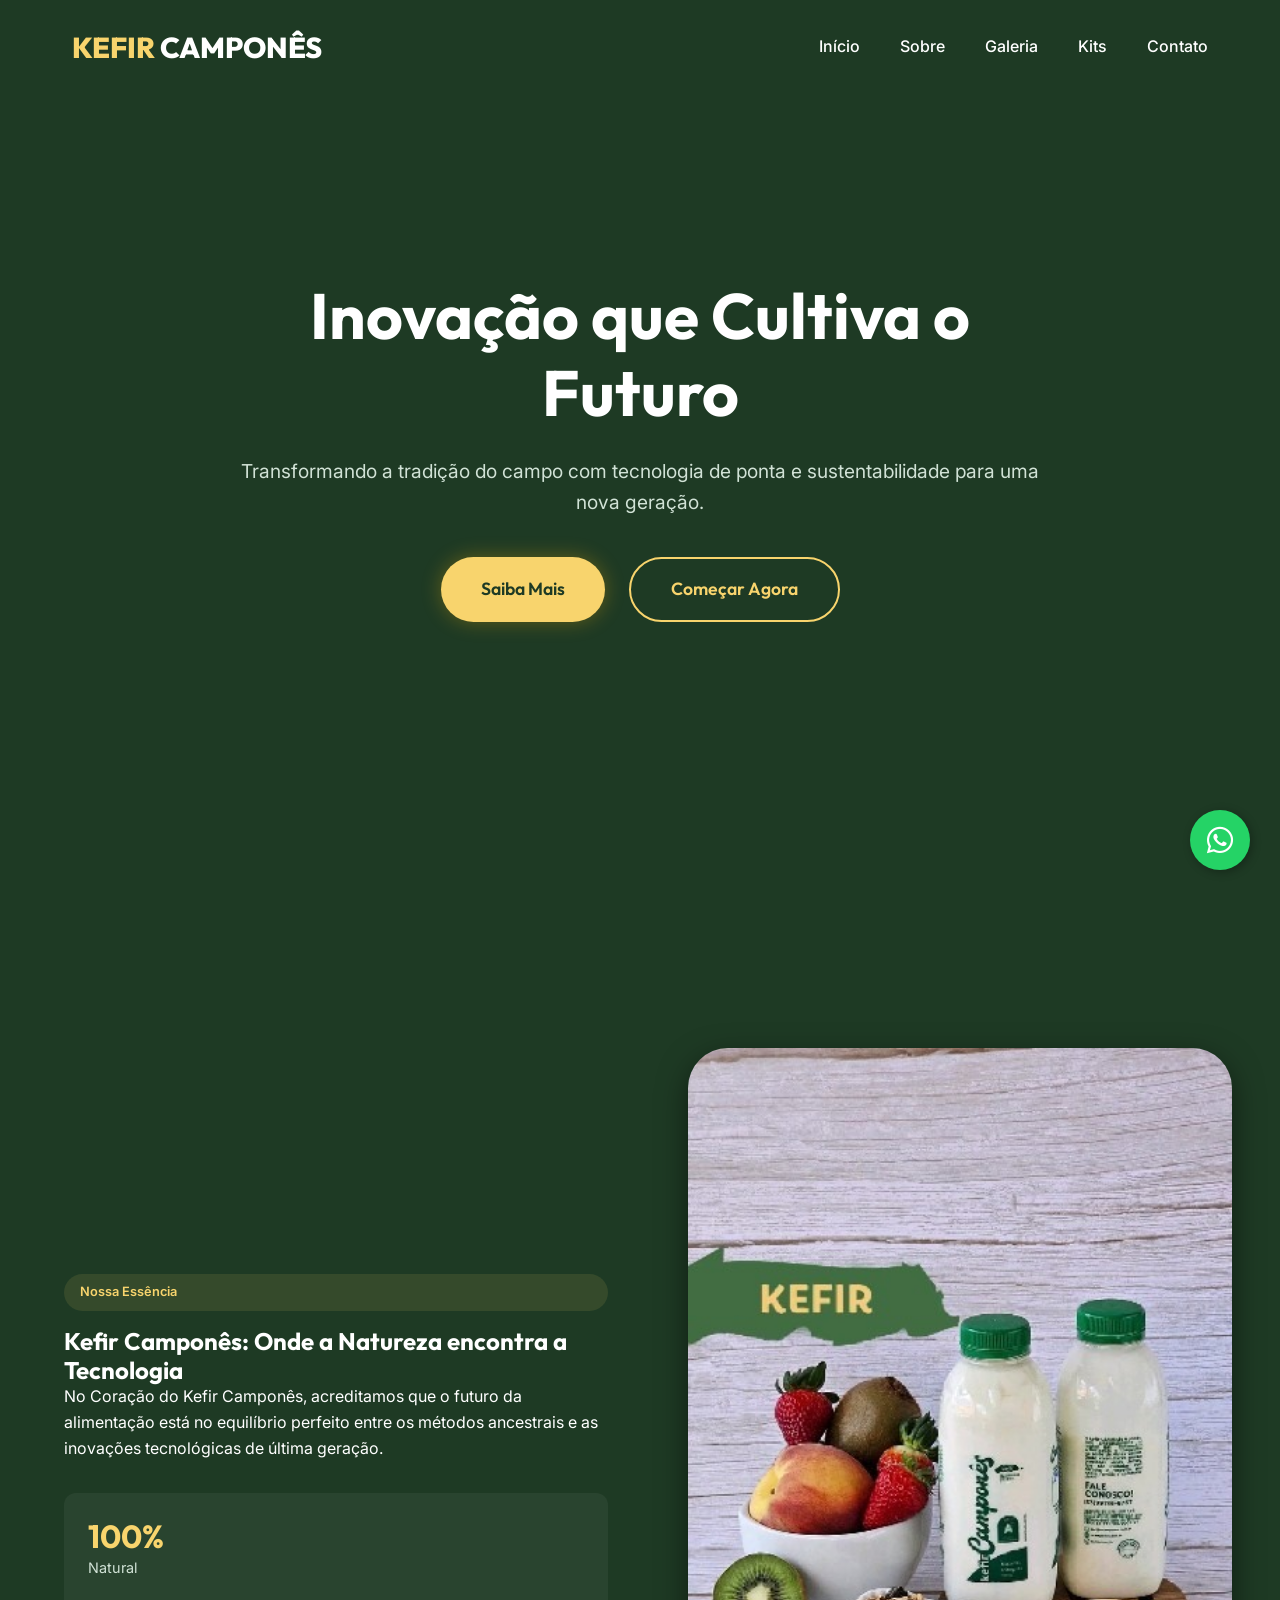
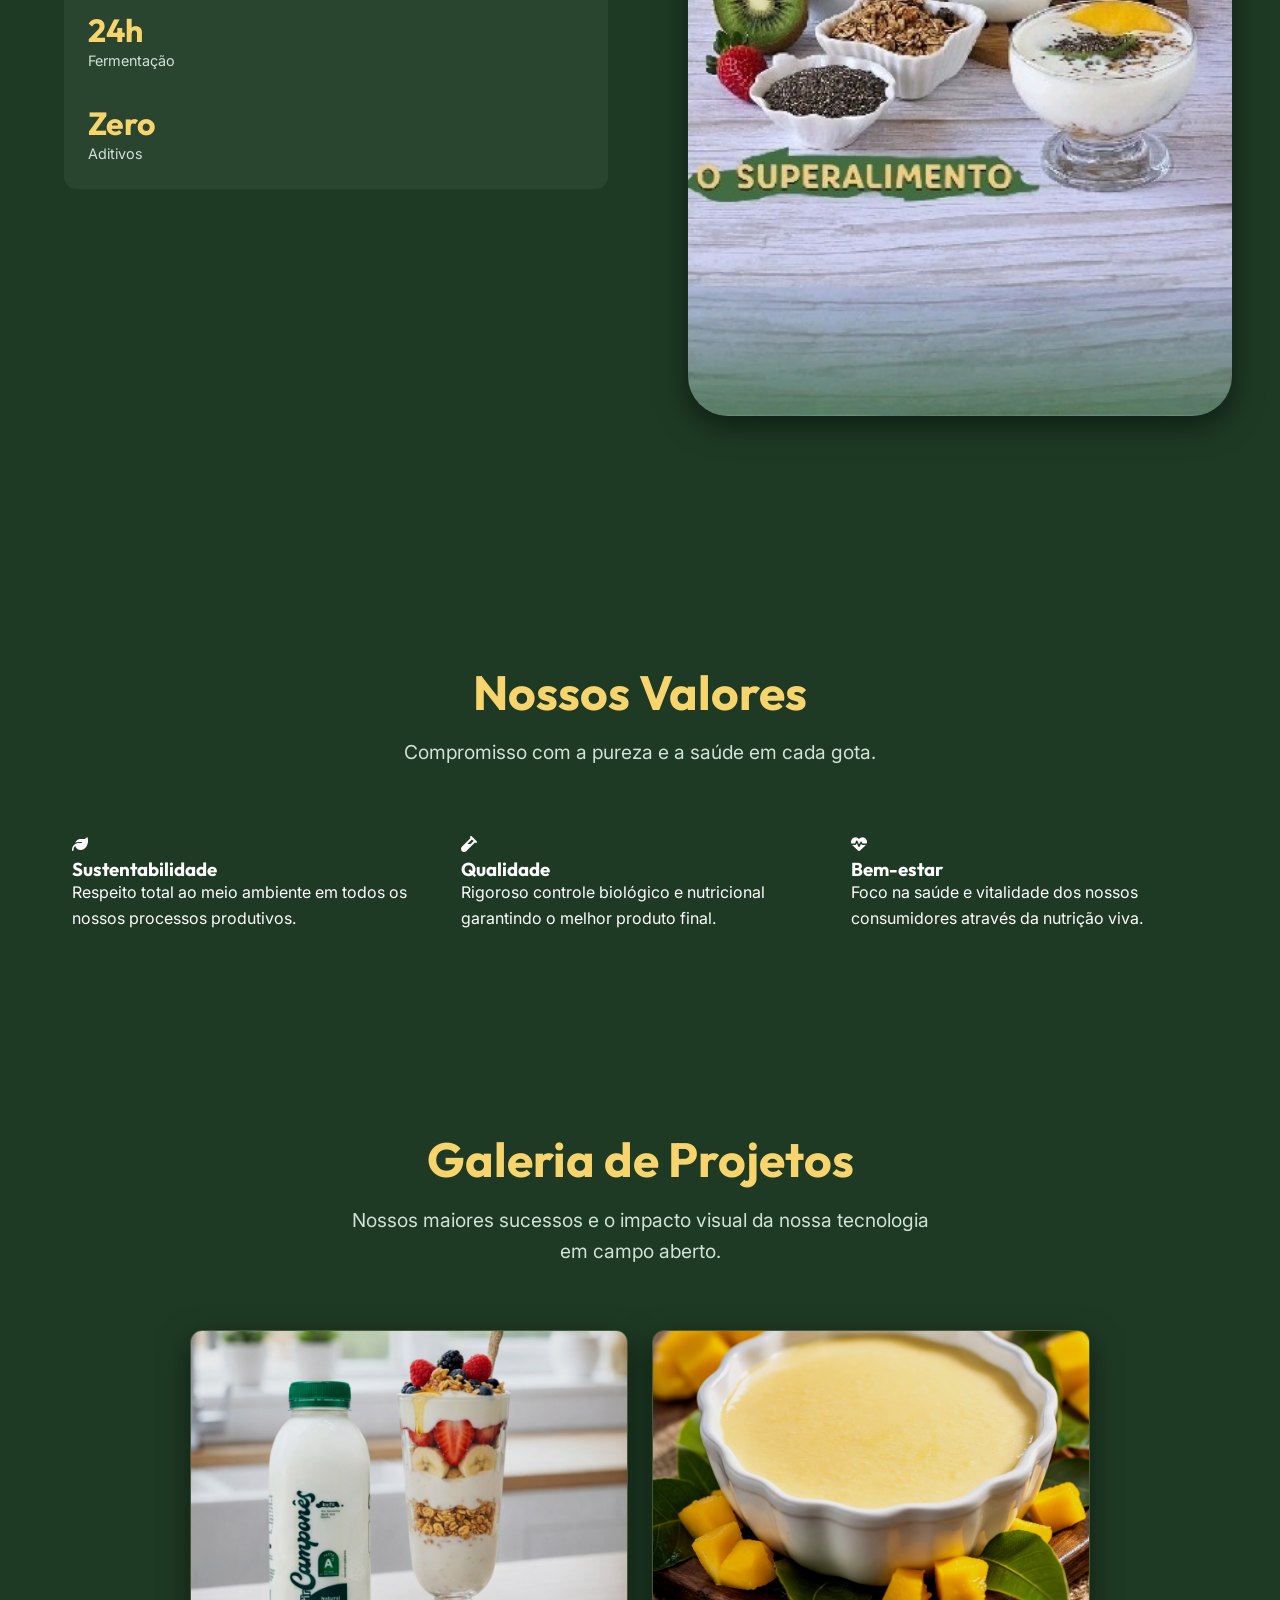
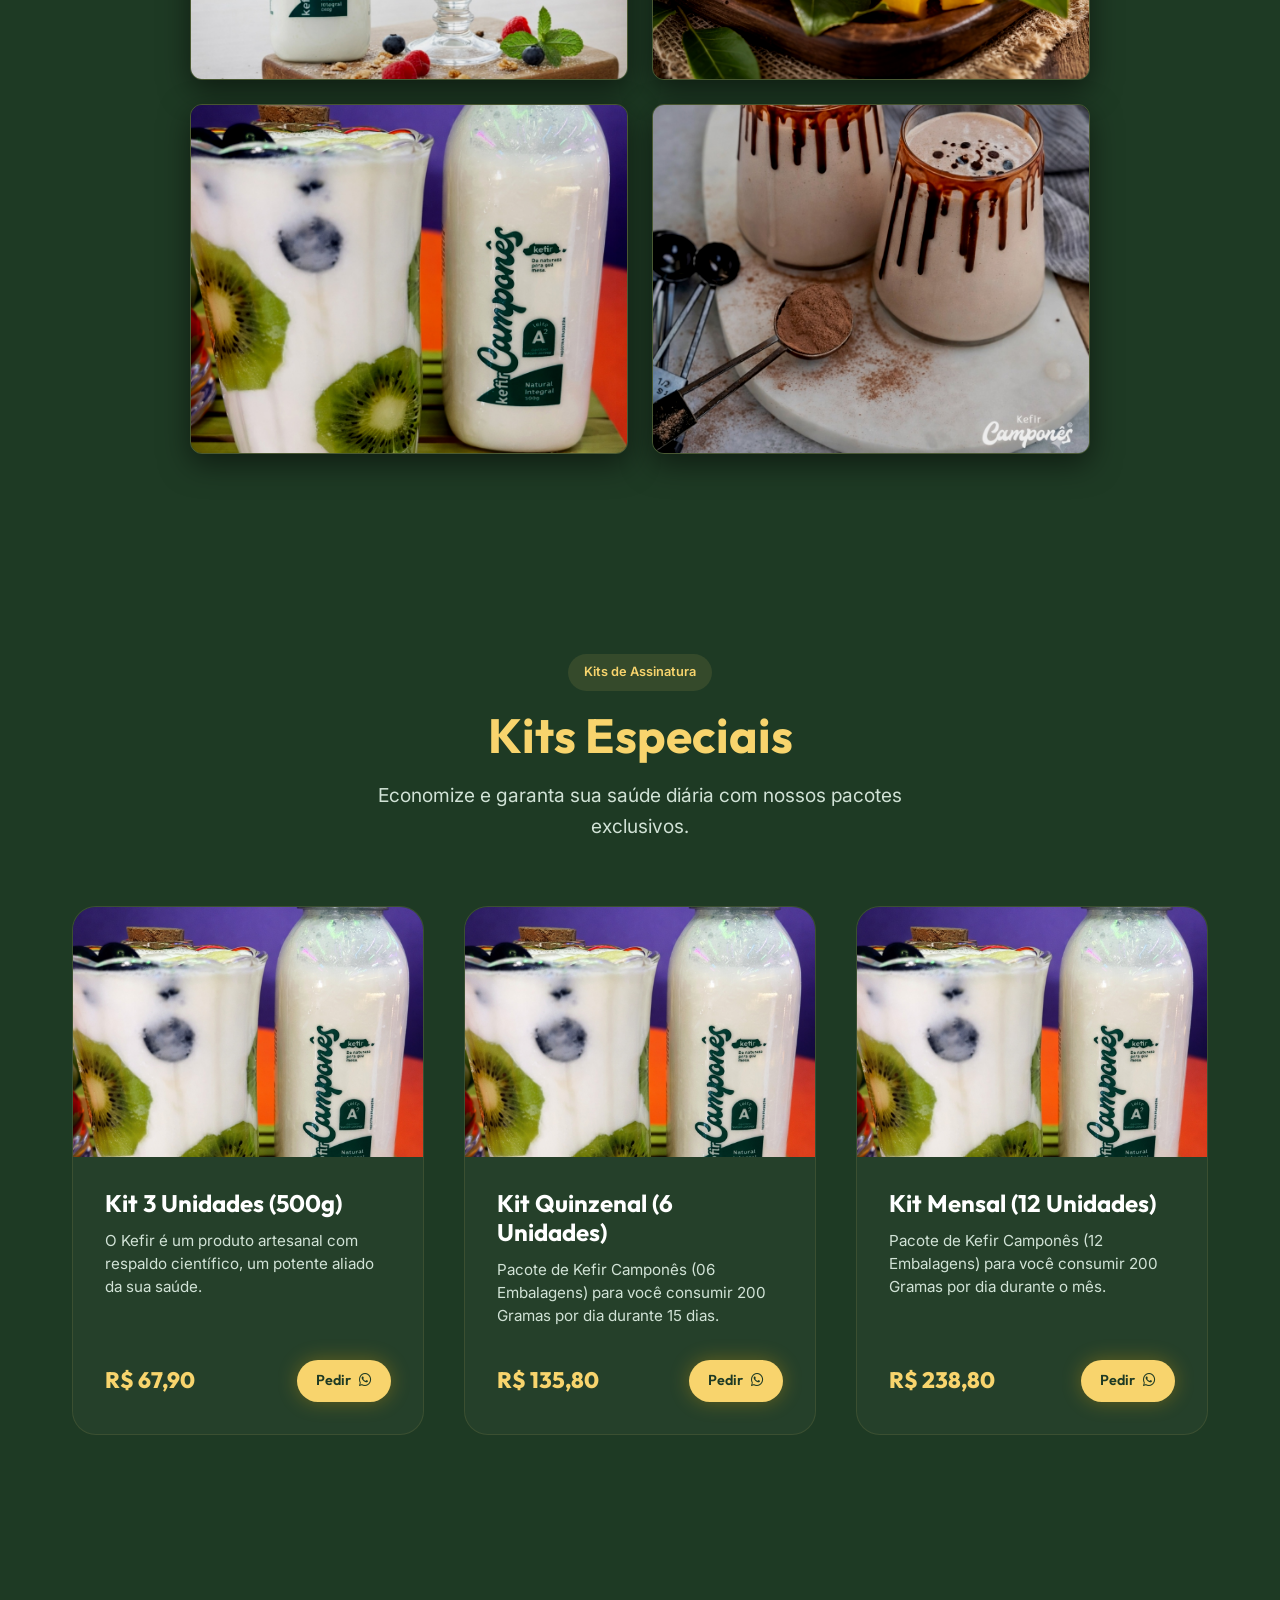
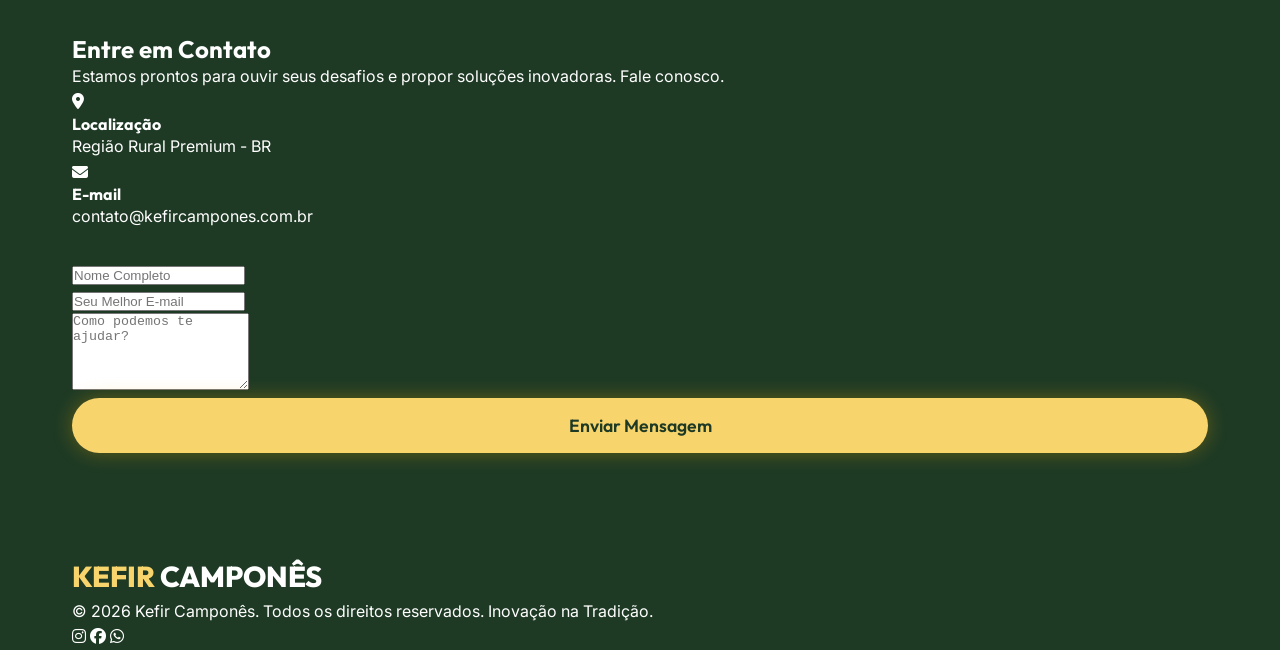
==== commit fadcd3f8: "UI: Ensure Kits link is after Galeria in all menus and sync with GitHub" ====
--- a/index.html
+++ b/index.html
@@ -35,9 +35,9 @@
             <nav>
                 <ul class="nav-menu">
                     <li><a href="#home" class="nav-link">Início</a></li>
-                    <li><a href="#kits" class="nav-link">Kits</a></li>
                     <li><a href="#about" class="nav-link">Sobre</a></li>
                     <li><a href="#gallery" class="nav-link">Galeria</a></li>
+                    <li><a href="#kits" class="nav-link">Kits</a></li>
                     <li><a href="#contact" class="nav-link">Contato</a></li>
                 </ul>
             </nav>
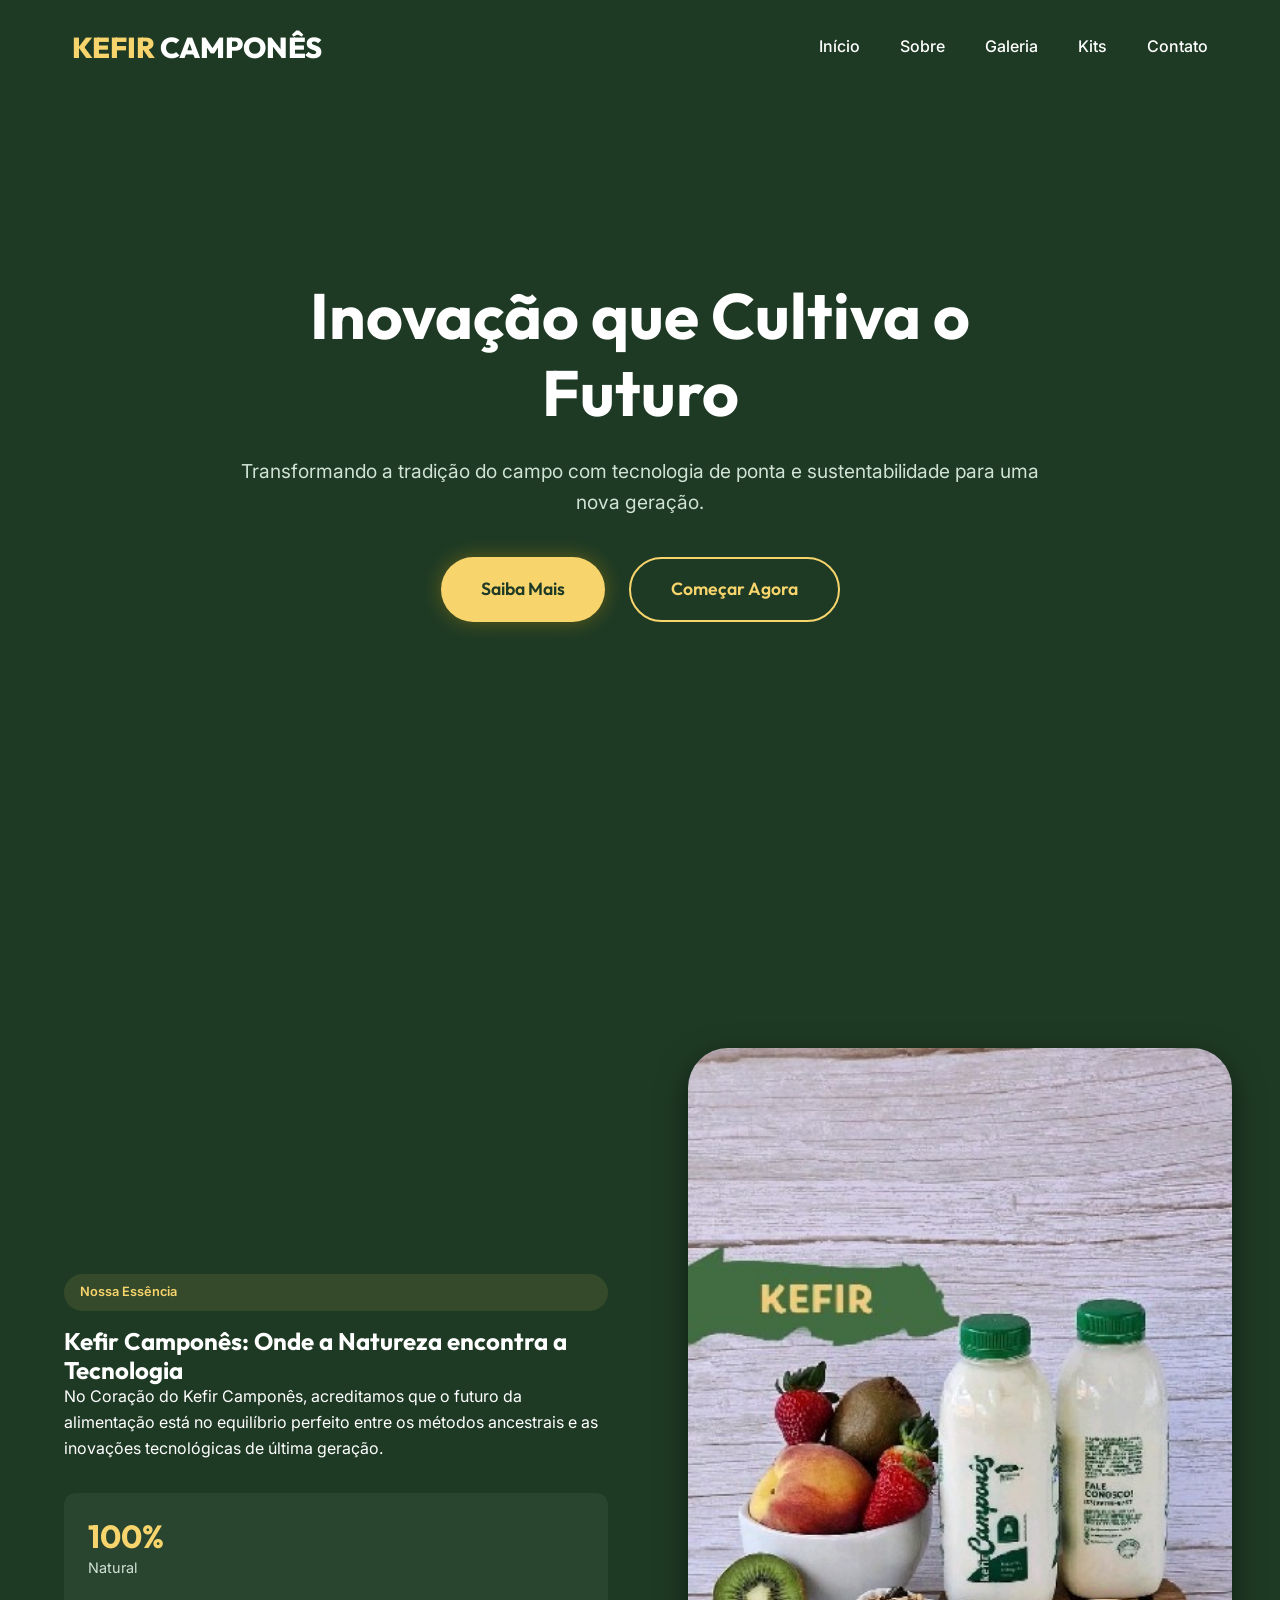
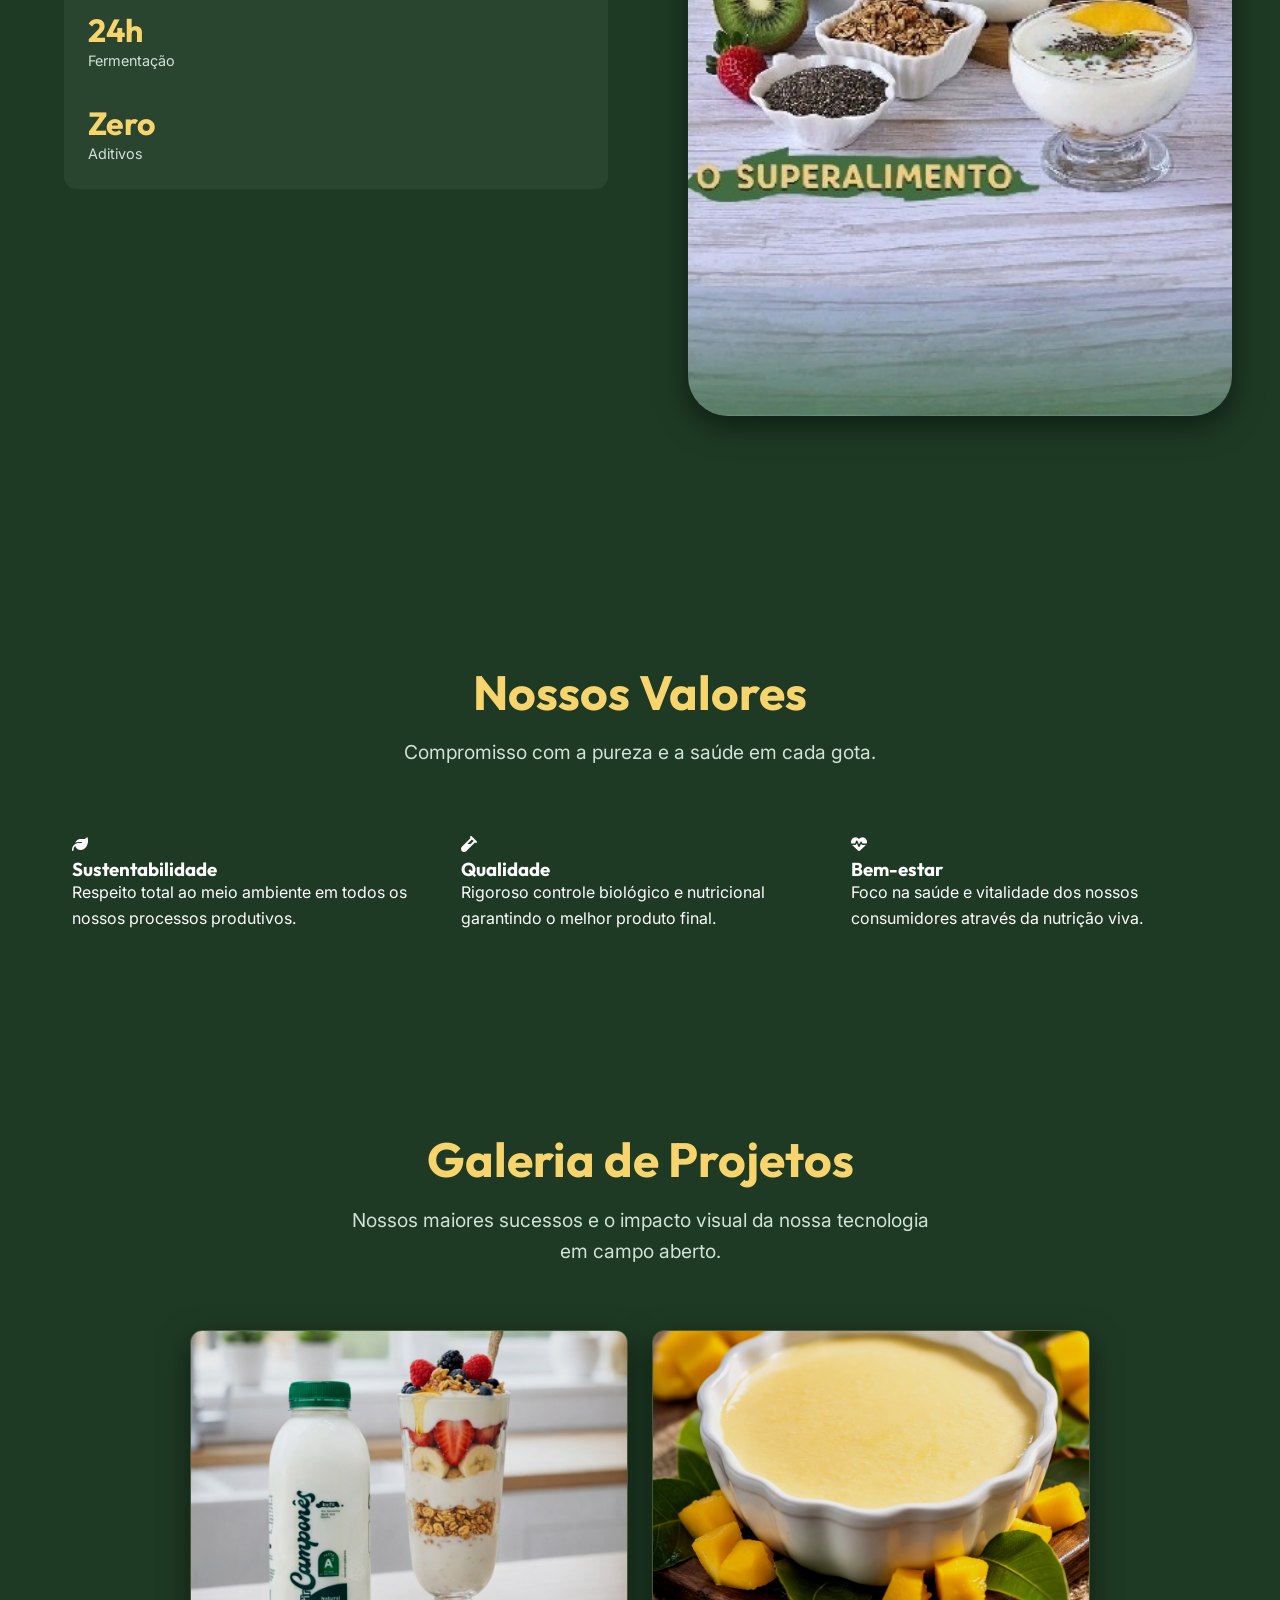
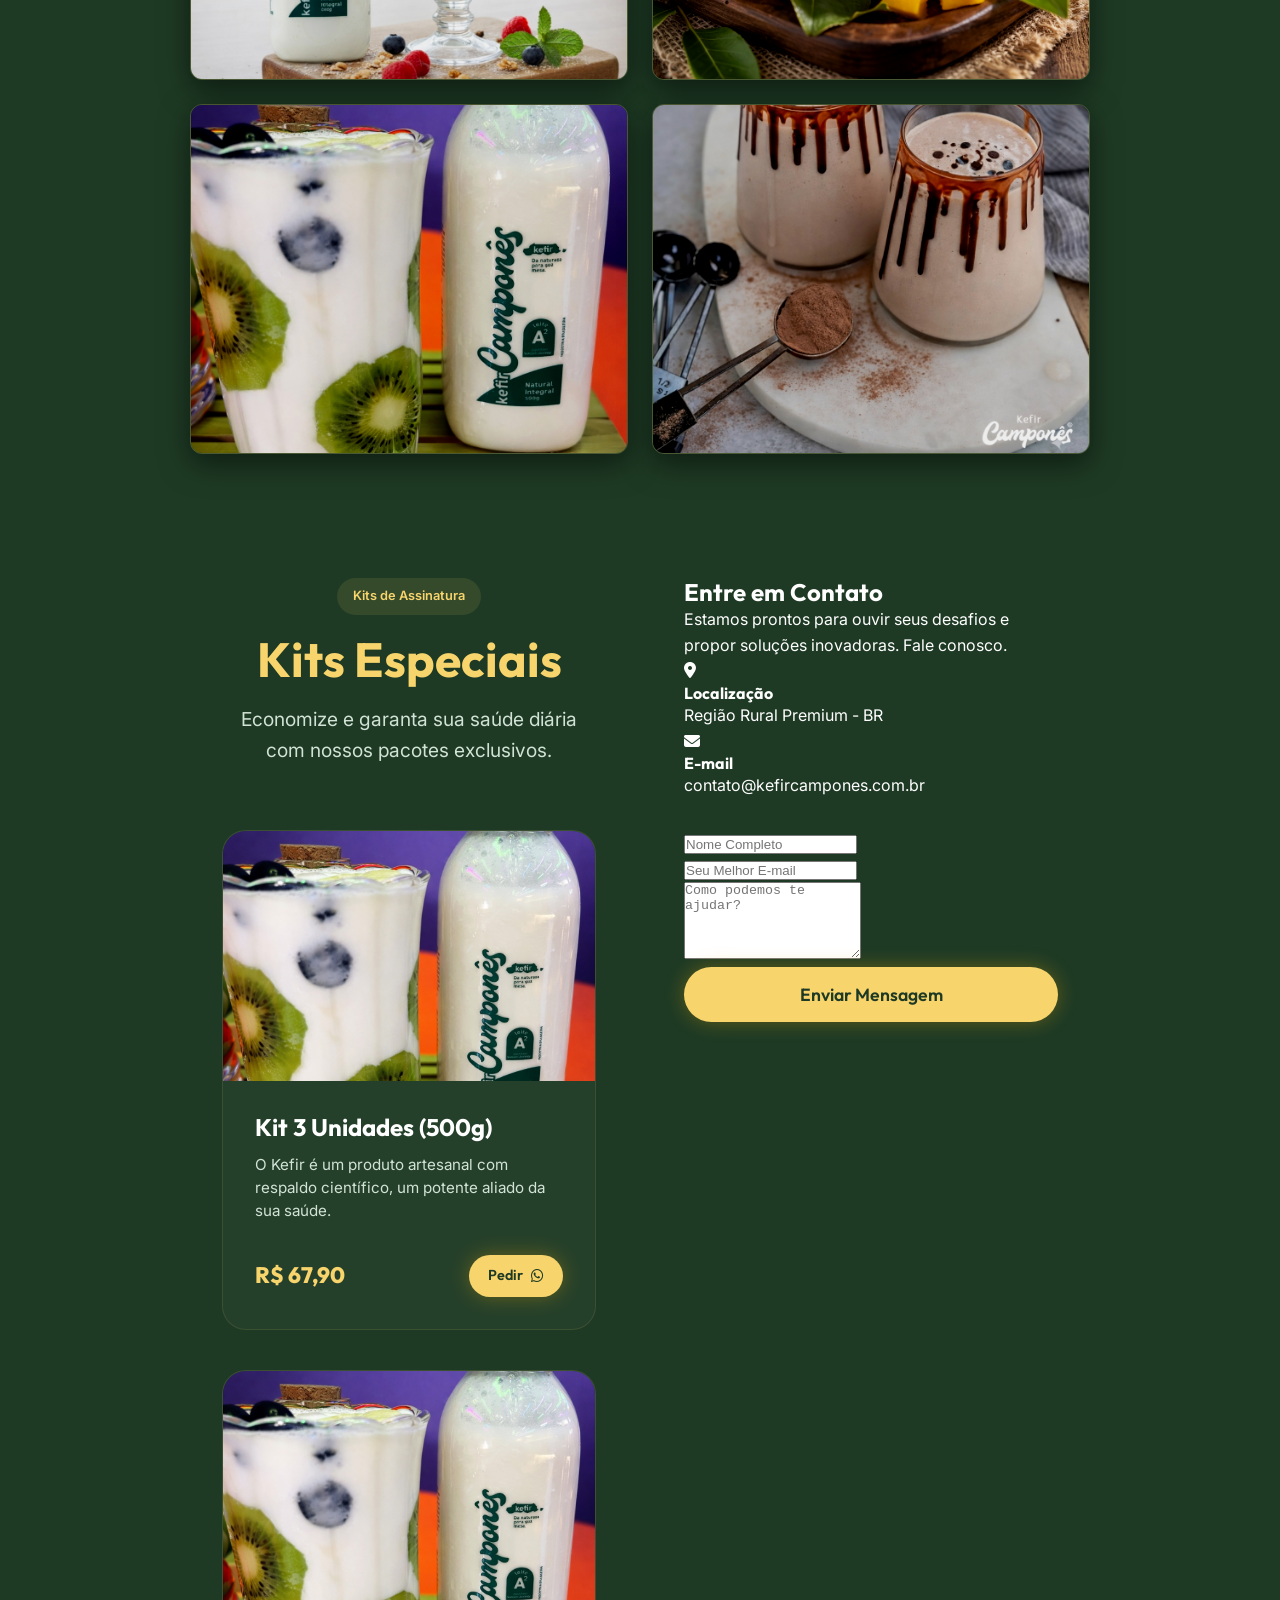
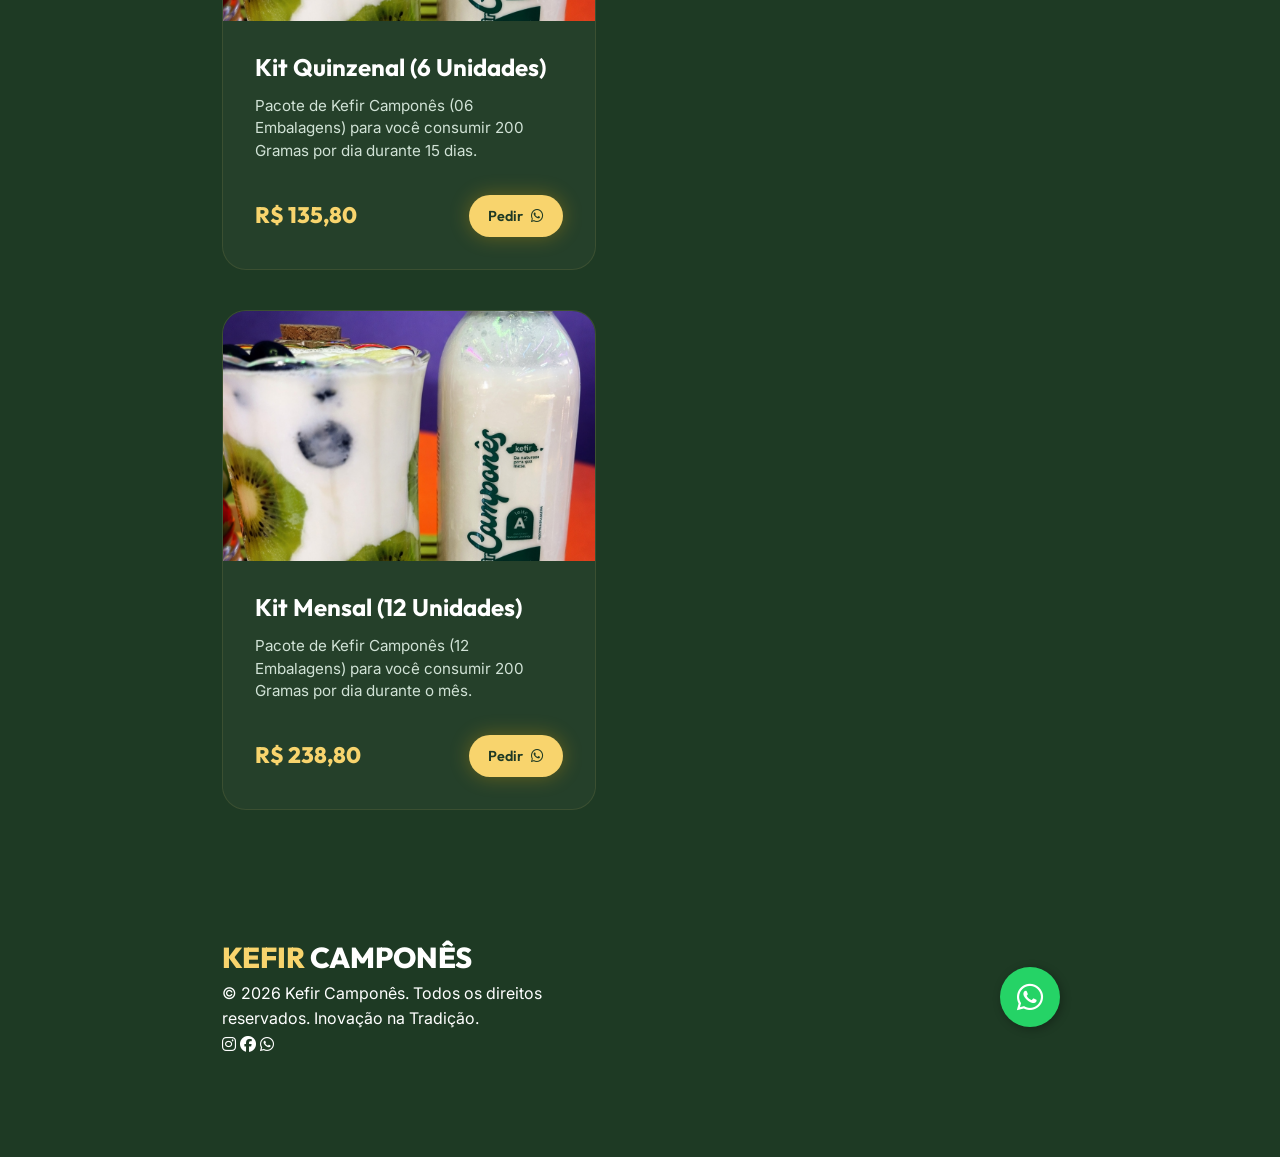
==== commit 6d7e0422: "Update hero video to Coloque um copo" ====
--- a/index.html
+++ b/index.html
@@ -50,7 +50,7 @@
     <!-- Hero Section -->
     <section id="home" class="hero-section">
         <video class="hero-video" autoplay muted loop playsinline>
-            <source src="Keep_it_like_202602201109_fmtfi.mp4" type="video/mp4">
+            <source src="Coloque_um_copo_202602211526_k0fu3.mp4" type="video/mp4">
         </video>
         <div class="hero-overlay"></div>
         <div class="container">
@@ -140,136 +140,137 @@
                         alt="Kefir Camponês - Shake de Kefir com Kiwi e Mirtilos"></div>
                 <div class="gallery-item"><img src="kefir_milkshake.jpg"
                         alt="Kefir Camponês - Milkshake de Chocolate, Banana e Tâmaras"></div>
-            </div>
-        </div>
-    </section>
-
-    </section>
-
-    <!-- Kits de Assinatura Section -->
-    <section id="kits">
-        <div class="container">
-            <div class="section-header reveal">
-                <span class="badge">Kits de Assinatura</span>
-                <h2>Kits <span class="text-primary">Especiais</span></h2>
-                <p>Economize e garanta sua saúde diária com nossos pacotes exclusivos.</p>
-            </div>
-            <div class="products-grid">
-                <!-- Kit 1 -->
-                <div class="product-card reveal">
-                    <div class="product-image">
-                        <img src="kefir_kiwi.jpg" alt="Kit 3 Unidades">
-                    </div>
-                    <div class="product-info">
-                        <h3>Kit 3 Unidades (500g)</h3>
-                        <p>O Kefir é um produto artesanal com respaldo científico, um potente aliado da sua saúde.
-                        </p>
-                        <div class="product-footer">
-                            <span class="price">R$ 67,90</span>
-                            <a href="https://wa.me/5511999999999?text=Olá! Gostaria de pedir o Kit de 3 unidades."
-                                class="btn btn-primary btn-sm">Pedir <i class="fab fa-whatsapp"></i></a>
-                        </div>
-                    </div>
-                </div>
-
-                <!-- Kit 2 -->
-                <div class="product-card reveal">
-                    <div class="product-image">
-                        <img src="kefir_kiwi.jpg" alt="Kit Quizenal">
-                    </div>
-                    <div class="product-info">
-                        <h3>Kit Quinzenal (6 Unidades)</h3>
-                        <p>Pacote de Kefir Camponês (06 Embalagens) para você consumir 200 Gramas por dia durante 15
-                            dias.</p>
-                        <div class="product-footer">
-                            <span class="price">R$ 135,80</span>
-                            <a href="https://wa.me/5511999999999?text=Olá! Gostaria de pedir o Kit Quinzenal."
-                                class="btn btn-primary btn-sm">Pedir <i class="fab fa-whatsapp"></i></a>
-                        </div>
-                    </div>
-                </div>
-
-                <!-- Kit 3 -->
-                <div class="product-card reveal">
-                    <div class="product-image">
-                        <img src="kefir_kiwi.jpg" alt="Kit Mensal">
-                    </div>
-                    <div class="product-info">
-                        <h3>Kit Mensal (12 Unidades)</h3>
-                        <p>Pacote de Kefir Camponês (12 Embalagens) para você consumir 200 Gramas por dia durante o
-                            mês.</p>
-                        <div class="product-footer">
-                            <span class="price">R$ 238,80</span>
-                            <a href="https://wa.me/5511999999999?text=Olá! Gostaria de pedir o Kit Mensal."
-                                class="btn btn-primary btn-sm">Pedir <i class="fab fa-whatsapp"></i></a>
-                        </div>
-                    </div>
-                </div>
-            </div>
-        </div>
-    </section>
-
-    <!-- Contact Section -->
-    <section id="contact">
-        <div class="container">
-            <div class="contact-wrapper grid grid-2">
-                <div class="contact-info reveal">
-                    <h2>Entre em <span class="text-primary">Contato</span></h2>
-                    <p>Estamos prontos para ouvir seus desafios e propor soluções inovadoras. Fale conosco.</p>
-                    <div class="contact-details">
-                        <div class="contact-item">
-                            <i class="fas fa-map-marker-alt"></i>
-                            <div>
-                                <h4>Localização</h4>
-                                <p>Região Rural Premium - BR</p>
-                            </div>
-                        </div>
-                        <div class="contact-item">
-                            <i class="fas fa-envelope"></i>
-                            <div>
-                                <h4>E-mail</h4>
-                                <p>contato@kefircampones.com.br</p>
-                            </div>
-                        </div>
-                    </div>
-                </div>
-                <form class="contact-form reveal">
-                    <div class="form-group">
-                        <input type="text" placeholder="Nome Completo" required>
-                    </div>
-                    <div class="form-group">
-                        <input type="email" placeholder="Seu Melhor E-mail" required>
-                    </div>
-                    <div class="form-group">
-                        <textarea placeholder="Como podemos te ajudar?" rows="5" required></textarea>
-                    </div>
-                    <button type="submit" class="btn btn-primary" style="width: 100%">Enviar Mensagem</button>
-                </form>
-            </div>
-        </div>
-    </section>
-
-    <!-- Footer -->
-    <footer>
-        <div class="container">
-            <div class="footer-content">
-                <div class="footer-logo logo">KEFIR<span> CAMPONÊS</span></div>
-                <p>&copy; 2026 Kefir Camponês. Todos os direitos reservados. Inovação na Tradição.</p>
-                <div class="social-links">
-                    <a href="#"><i class="fab fa-instagram"></i></a>
-                    <a href="#"><i class="fab fa-facebook"></i></a>
-                    <a href="#"><i class="fab fa-whatsapp"></i></a>
-                </div>
-            </div>
-        </div>
-    </footer>
-
-    <!-- Global Scripts -->
-    <a href="https://wa.me/5511999999999" class="whatsapp-float" target="_blank" aria-label="Contato via WhatsApp">
-        <i class="fab fa-whatsapp"></i>
-    </a>
-
-    <script src="script.js"></script>
+
+                <!-- Kits de Assinatura Section -->
+                <section id="kits">
+                    <div class="container">
+                        <div class="section-header reveal">
+                            <span class="badge">Kits de Assinatura</span>
+                            <h2>Kits <span class="text-primary">Especiais</span></h2>
+                            <p>Economize e garanta sua saúde diária com nossos pacotes exclusivos.</p>
+                        </div>
+                        <div class="products-grid">
+                            <!-- Kit 1 -->
+                            <div class="product-card reveal">
+                                <div class="product-image">
+                                    <img src="kefir_kiwi.jpg" alt="Kit 3 Unidades">
+                                </div>
+                                <div class="product-info">
+                                    <h3>Kit 3 Unidades (500g)</h3>
+                                    <p>O Kefir é um produto artesanal com respaldo científico, um potente aliado da sua
+                                        saúde.
+                                    </p>
+                                    <div class="product-footer">
+                                        <span class="price">R$ 67,90</span>
+                                        <a href="https://wa.me/5511999999999?text=Olá! Gostaria de pedir o Kit de 3 unidades."
+                                            class="btn btn-primary btn-sm">Pedir <i class="fab fa-whatsapp"></i></a>
+                                    </div>
+                                </div>
+                            </div>
+
+                            <!-- Kit 2 -->
+                            <div class="product-card reveal">
+                                <div class="product-image">
+                                    <img src="kefir_kiwi.jpg" alt="Kit Quizenal">
+                                </div>
+                                <div class="product-info">
+                                    <h3>Kit Quinzenal (6 Unidades)</h3>
+                                    <p>Pacote de Kefir Camponês (06 Embalagens) para você consumir 200 Gramas por dia
+                                        durante 15
+                                        dias.</p>
+                                    <div class="product-footer">
+                                        <span class="price">R$ 135,80</span>
+                                        <a href="https://wa.me/5511999999999?text=Olá! Gostaria de pedir o Kit Quinzenal."
+                                            class="btn btn-primary btn-sm">Pedir <i class="fab fa-whatsapp"></i></a>
+                                    </div>
+                                </div>
+                            </div>
+
+                            <!-- Kit 3 -->
+                            <div class="product-card reveal">
+                                <div class="product-image">
+                                    <img src="kefir_kiwi.jpg" alt="Kit Mensal">
+                                </div>
+                                <div class="product-info">
+                                    <h3>Kit Mensal (12 Unidades)</h3>
+                                    <p>Pacote de Kefir Camponês (12 Embalagens) para você consumir 200 Gramas por dia
+                                        durante o
+                                        mês.</p>
+                                    <div class="product-footer">
+                                        <span class="price">R$ 238,80</span>
+                                        <a href="https://wa.me/5511999999999?text=Olá! Gostaria de pedir o Kit Mensal."
+                                            class="btn btn-primary btn-sm">Pedir <i class="fab fa-whatsapp"></i></a>
+                                    </div>
+                                </div>
+                            </div>
+                        </div>
+                    </div>
+                </section>
+
+                <!-- Contact Section -->
+                <section id="contact">
+                    <div class="container">
+                        <div class="contact-wrapper grid grid-2">
+                            <div class="contact-info reveal">
+                                <h2>Entre em <span class="text-primary">Contato</span></h2>
+                                <p>Estamos prontos para ouvir seus desafios e propor soluções inovadoras. Fale conosco.
+                                </p>
+                                <div class="contact-details">
+                                    <div class="contact-item">
+                                        <i class="fas fa-map-marker-alt"></i>
+                                        <div>
+                                            <h4>Localização</h4>
+                                            <p>Região Rural Premium - BR</p>
+                                        </div>
+                                    </div>
+                                    <div class="contact-item">
+                                        <i class="fas fa-envelope"></i>
+                                        <div>
+                                            <h4>E-mail</h4>
+                                            <p>contato@kefircampones.com.br</p>
+                                        </div>
+                                    </div>
+                                </div>
+                            </div>
+                            <form class="contact-form reveal">
+                                <div class="form-group">
+                                    <input type="text" placeholder="Nome Completo" required>
+                                </div>
+                                <div class="form-group">
+                                    <input type="email" placeholder="Seu Melhor E-mail" required>
+                                </div>
+                                <div class="form-group">
+                                    <textarea placeholder="Como podemos te ajudar?" rows="5" required></textarea>
+                                </div>
+                                <button type="submit" class="btn btn-primary" style="width: 100%">Enviar
+                                    Mensagem</button>
+                            </form>
+                        </div>
+                    </div>
+                </section>
+
+                <!-- Footer -->
+                <footer>
+                    <div class="container">
+                        <div class="footer-content">
+                            <div class="footer-logo logo">KEFIR<span> CAMPONÊS</span></div>
+                            <p>&copy; 2026 Kefir Camponês. Todos os direitos reservados. Inovação na Tradição.</p>
+                            <div class="social-links">
+                                <a href="#"><i class="fab fa-instagram"></i></a>
+                                <a href="#"><i class="fab fa-facebook"></i></a>
+                                <a href="#"><i class="fab fa-whatsapp"></i></a>
+                            </div>
+                        </div>
+                    </div>
+                </footer>
+
+                <!-- Global Scripts -->
+                <a href="https://wa.me/5511999999999" class="whatsapp-float" target="_blank"
+                    aria-label="Contato via WhatsApp">
+                    <i class="fab fa-whatsapp"></i>
+                </a>
+
+                <script src="script.js"></script>
 </body>
 
 </html>
